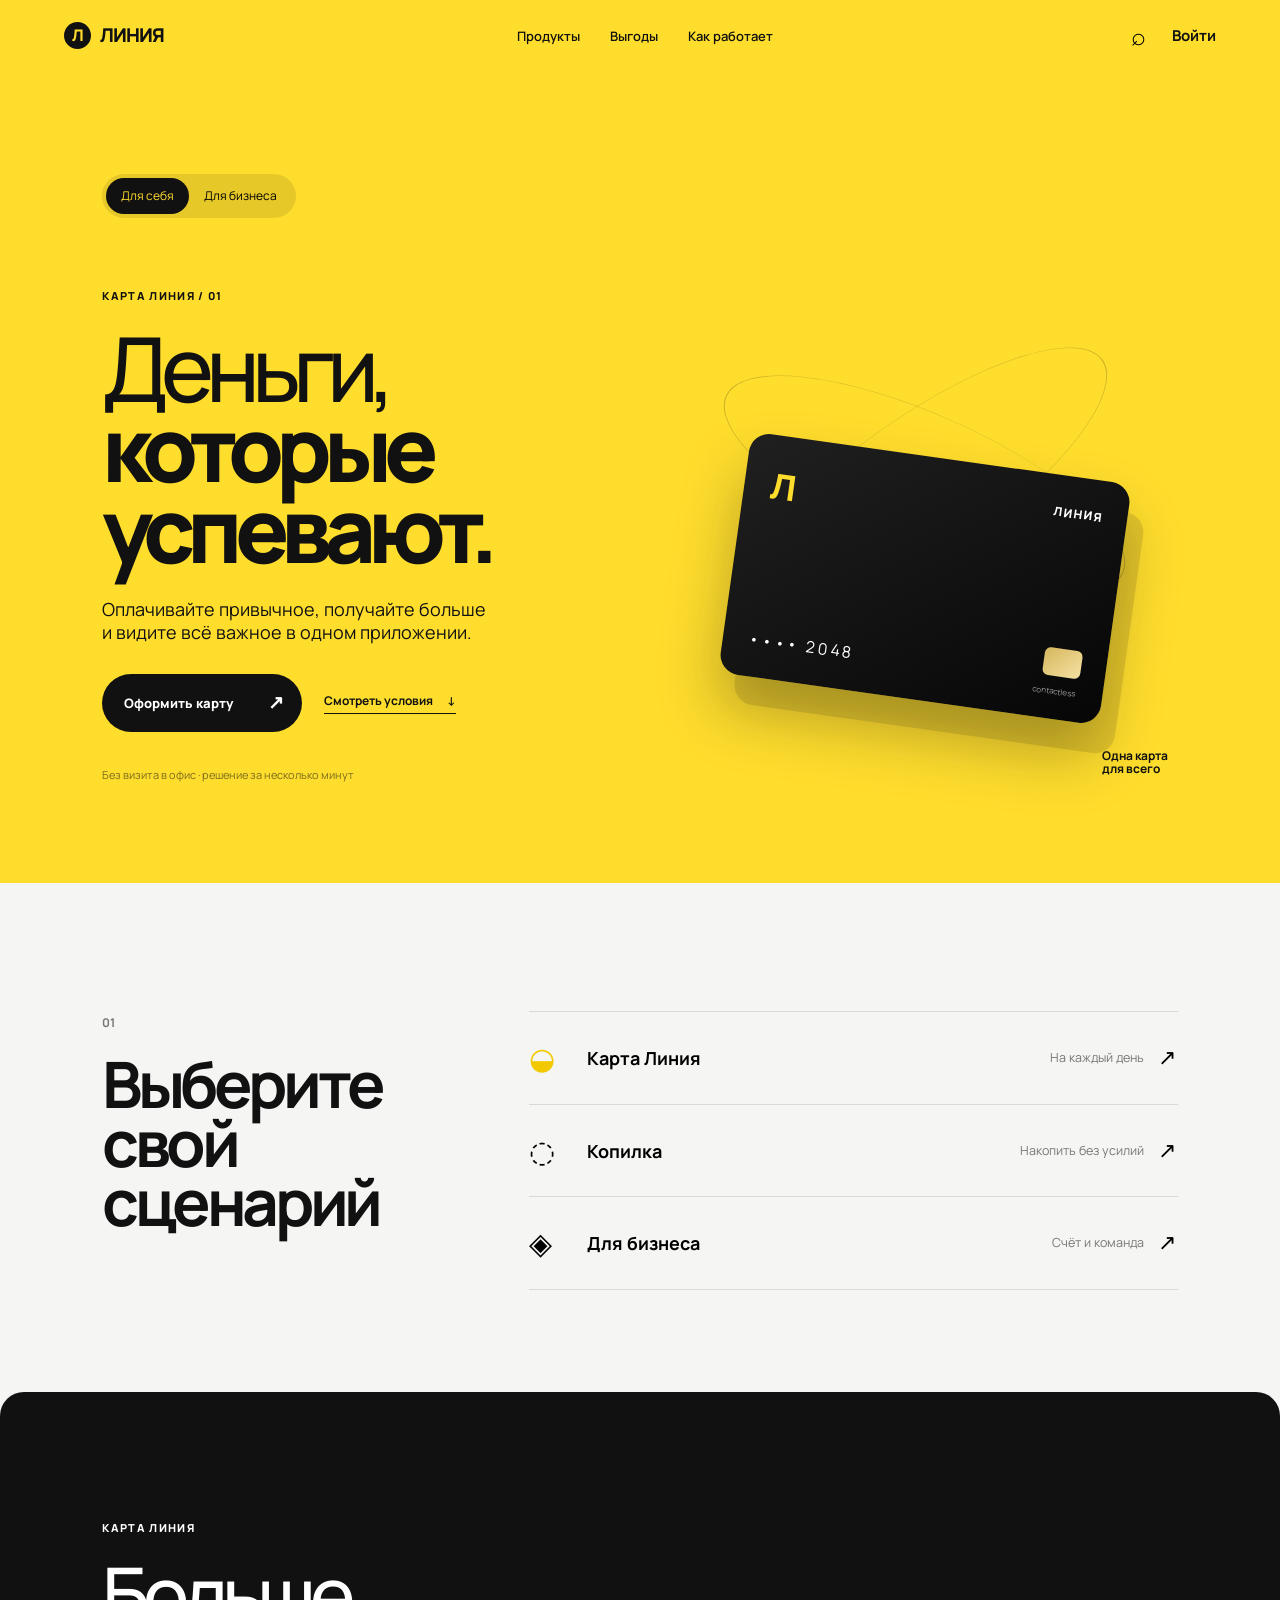
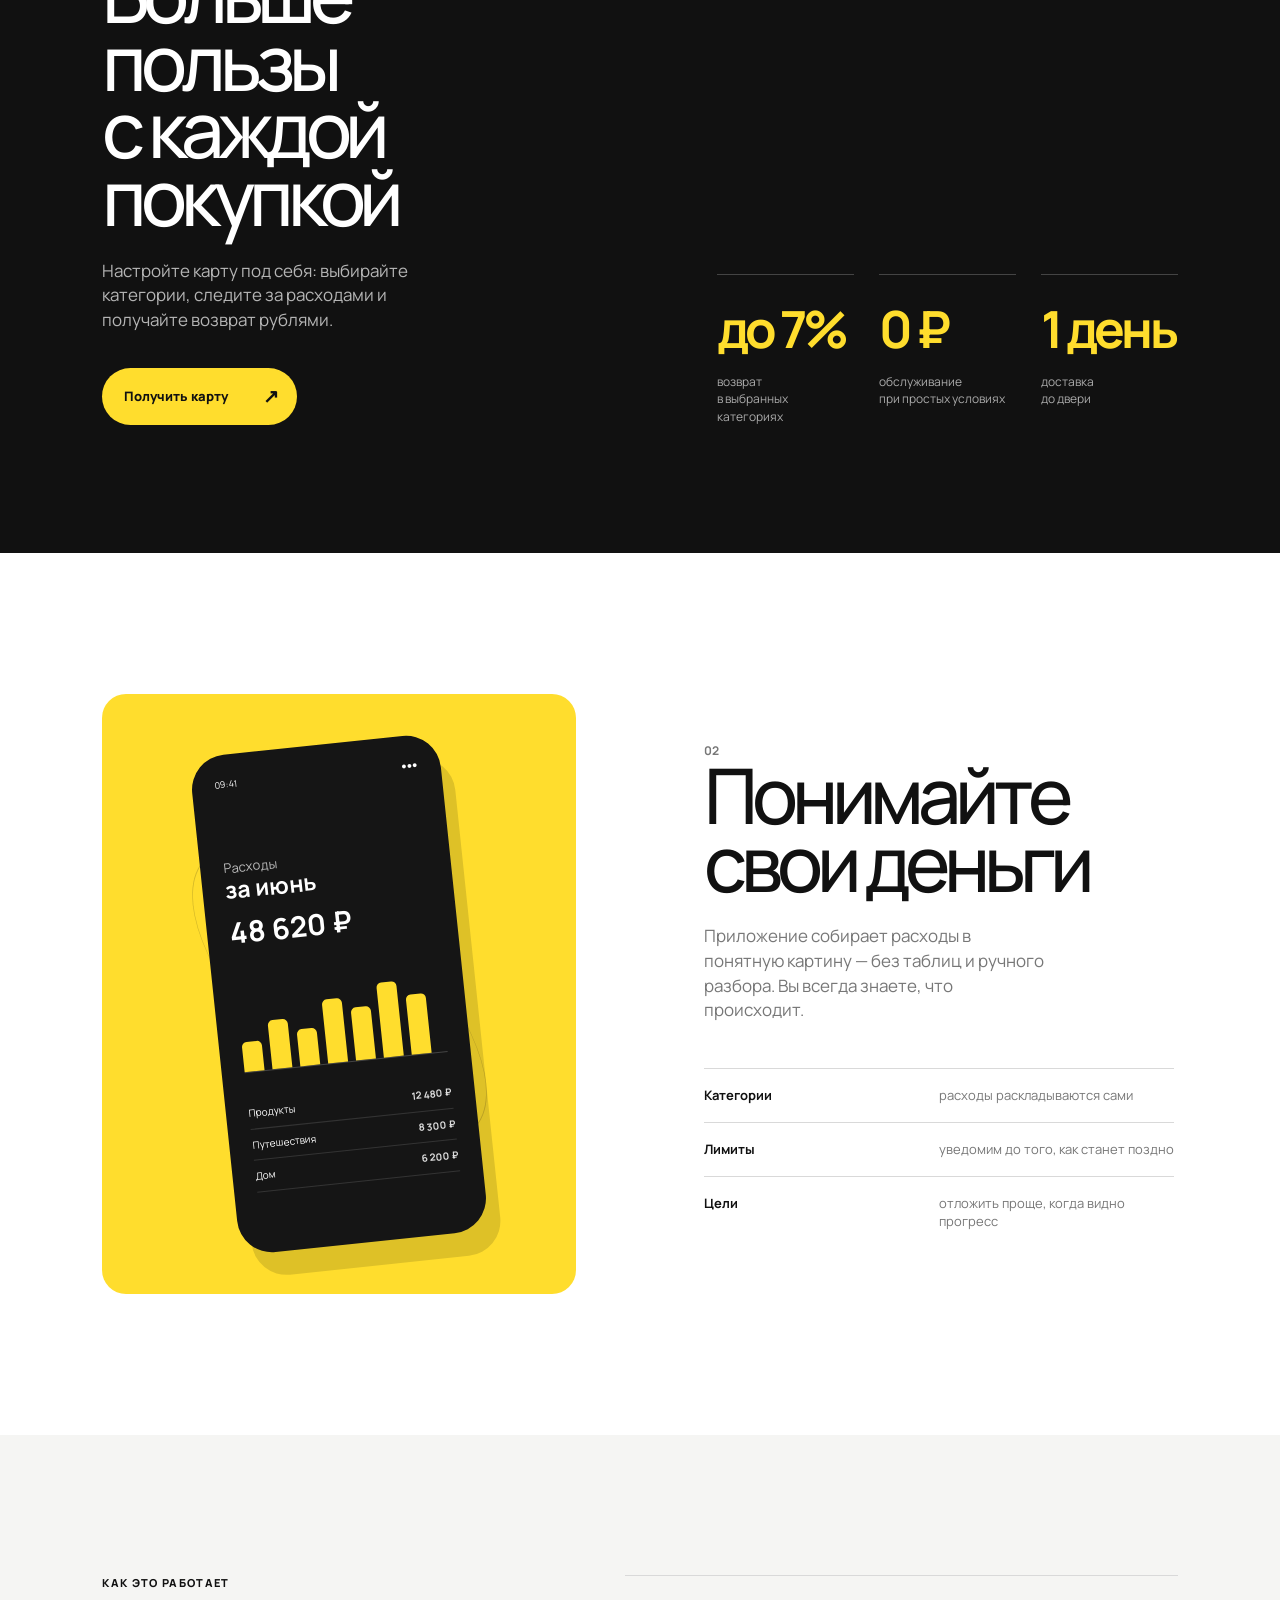
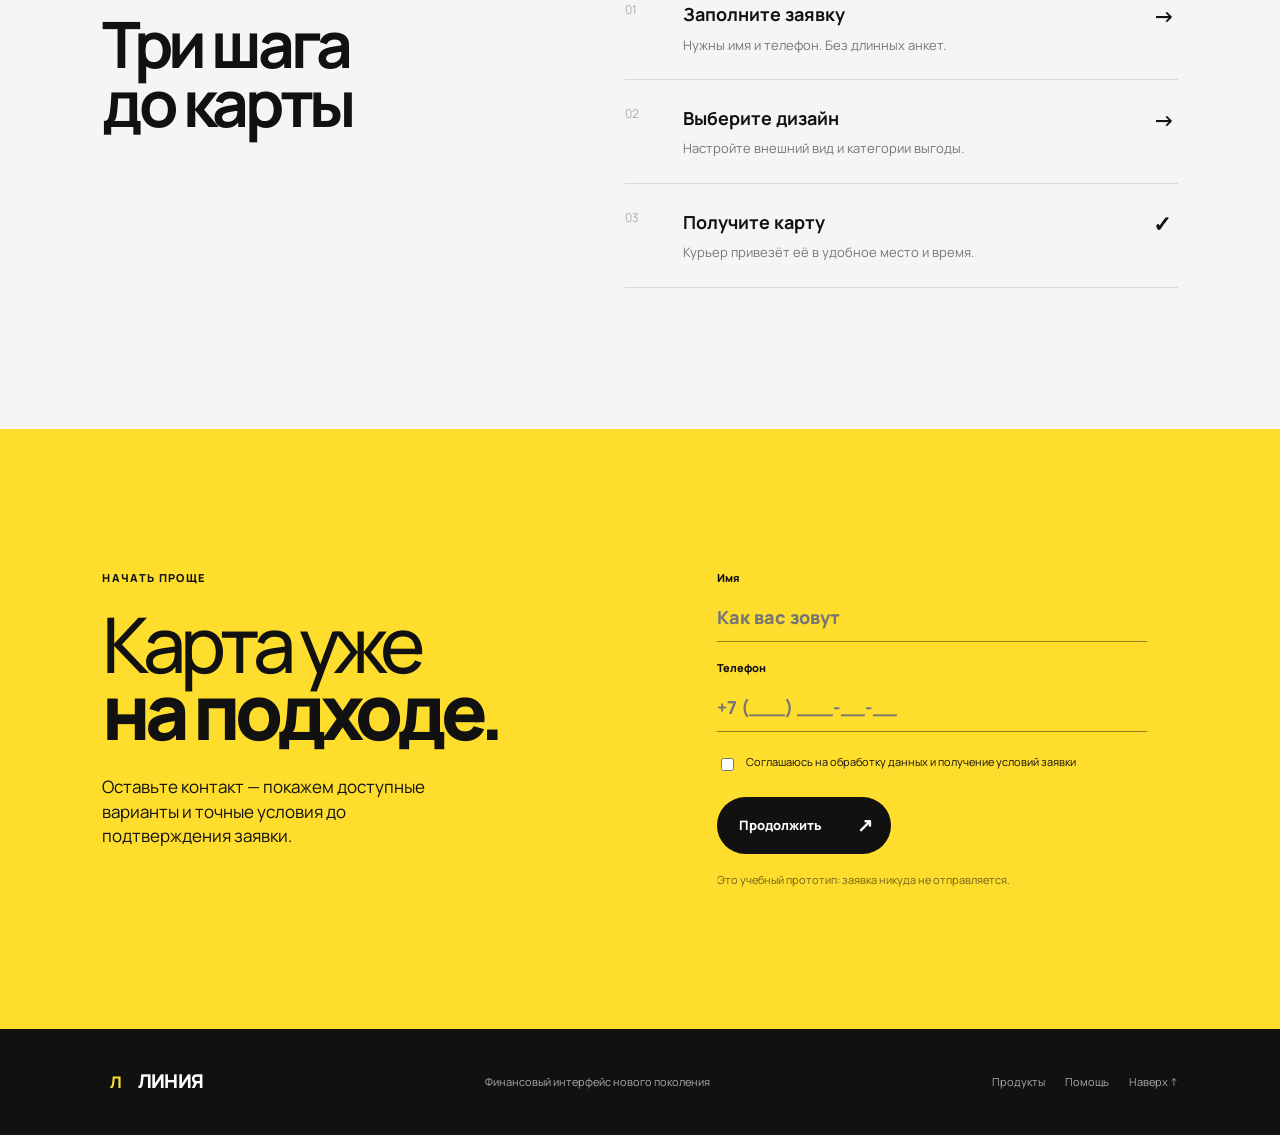
==== index.html @ 91d4b00a "Build Line product landing" ====
<!doctype html>
<html lang="ru">
<head>
  <meta charset="UTF-8"><meta name="viewport" content="width=device-width, initial-scale=1"><meta name="theme-color" content="#ffdd2d">
  <title>Линия — деньги без лишних движений</title>
  <link rel="preconnect" href="https://fonts.googleapis.com"><link rel="preconnect" href="https://fonts.gstatic.com" crossorigin>
  <link href="https://fonts.googleapis.com/css2?family=Manrope:wght@400;500;600;700;800&display=swap" rel="stylesheet"><link rel="stylesheet" href="styles.css">
</head>
<body>
  <header class="topbar"><a class="logo" href="#top"><span>Л</span> ЛИНИЯ</a><nav><a href="#products">Продукты</a><a href="#benefits">Выгоды</a><a href="#how">Как работает</a></nav><div class="top-actions"><button class="icon-button" aria-label="Поиск">⌕</button><a class="login" href="#apply">Войти</a></div><button class="menu-button" aria-label="Открыть меню">☰</button></header>
  <main id="top">
    <section class="hero"><div class="hero-content"><div class="audience"><button class="audience-active">Для себя</button><button>Для бизнеса</button></div><p class="kicker">КАРТА ЛИНИЯ / 01</p><h1>Деньги,<br><strong>которые успевают.</strong></h1><p class="lead">Оплачивайте привычное, получайте больше и видите всё важное в одном приложении.</p><div class="hero-actions"><a class="button dark" href="#apply">Оформить карту <span>↗</span></a><a class="quiet-link" href="#products">Смотреть условия <span>↓</span></a></div><p class="microcopy">Без визита в офис · решение за несколько минут</p></div><div class="hero-visual" aria-label="Жёлтая банковская карта Линия" role="img"><div class="grain"></div><div class="orbit orbit-a"></div><div class="orbit orbit-b"></div><div class="card-face"><span class="card-mark">Л</span><span class="card-name">ЛИНИЯ</span><span class="card-number">•••• 2048</span><span class="card-chip"></span><span class="card-pay">contactless</span></div><div class="visual-note">Одна карта<br>для всего</div></div></section>

    <section class="quick-nav" id="products"><div class="quick-intro"><span class="section-number">01</span><h2>Выберите<br>свой сценарий</h2></div><div class="product-tabs"><button class="tab active" data-panel="black"><span class="tab-icon">◒</span><b>Карта Линия</b><small>На каждый день</small><i>↗</i></button><button class="tab" data-panel="save"><span class="tab-icon">◌</span><b>Копилка</b><small>Накопить без усилий</small><i>↗</i></button><button class="tab" data-panel="business"><span class="tab-icon">◈</span><b>Для бизнеса</b><small>Счёт и команда</small><i>↗</i></button></div></section>

    <section class="product-panel" id="benefits"><div class="panel-copy"><p class="kicker">КАРТА ЛИНИЯ</p><h2>Больше пользы<br>с каждой покупкой</h2><p class="panel-lead">Настройте карту под себя: выбирайте категории, следите за расходами и получайте возврат рублями.</p><a class="button yellow" href="#apply">Получить карту <span>↗</span></a></div><div class="stats"><div><strong>до 7%</strong><span>возврат<br>в выбранных категориях</span></div><div><strong>0 ₽</strong><span>обслуживание<br>при простых условиях</span></div><div><strong>1 день</strong><span>доставка<br>до двери</span></div></div></section>

    <section class="feature-story"><div class="feature-image"><div class="phone"><div class="phone-top">09:41 <span>●●●</span></div><p>Расходы<br><b>за июнь</b></p><strong>48 620 ₽</strong><div class="chart"><i></i><i></i><i></i><i></i><i></i><i></i><i></i></div><div class="phone-row"><span>Продукты</span><b>12 480 ₽</b></div><div class="phone-row"><span>Путешествия</span><b>8 300 ₽</b></div><div class="phone-row"><span>Дом</span><b>6 200 ₽</b></div></div></div><div class="feature-copy"><span class="section-number">02</span><h2>Понимайте<br>свои деньги</h2><p>Приложение собирает расходы в понятную картину — без таблиц и ручного разбора. Вы всегда знаете, что происходит.</p><ul><li><b>Категории</b><span>расходы раскладываются сами</span></li><li><b>Лимиты</b><span>уведомим до того, как станет поздно</span></li><li><b>Цели</b><span>отложить проще, когда видно прогресс</span></li></ul></div></section>

    <section class="steps" id="how"><div class="steps-head"><p class="kicker">КАК ЭТО РАБОТАЕТ</p><h2>Три шага<br>до карты</h2></div><div class="step-list"><div class="step"><span>01</span><div><h3>Заполните заявку</h3><p>Нужны имя и телефон. Без длинных анкет.</p></div><b>→</b></div><div class="step"><span>02</span><div><h3>Выберите дизайн</h3><p>Настройте внешний вид и категории выгоды.</p></div><b>→</b></div><div class="step"><span>03</span><div><h3>Получите карту</h3><p>Курьер привезёт её в удобное место и время.</p></div><b>✓</b></div></div></section>

    <section class="apply" id="apply"><div class="apply-copy"><p class="kicker">НАЧАТЬ ПРОЩЕ</p><h2>Карта уже<br><strong>на подходе.</strong></h2><p>Оставьте контакт — покажем доступные варианты и точные условия до подтверждения заявки.</p></div><form id="apply-form"><label>Имя<input required name="name" autocomplete="name" placeholder="Как вас зовут"></label><label>Телефон<input required name="phone" autocomplete="tel" placeholder="+7 (___) ___-__-__"></label><label class="consent"><input required type="checkbox"> <span>Соглашаюсь на обработку данных и получение условий заявки</span></label><button class="button dark" type="submit">Продолжить <span>↗</span></button><p class="form-status" id="form-status" role="status">Это учебный прототип: заявка никуда не отправляется.</p></form></section>
  </main>
  <footer><a class="logo" href="#top"><span>Л</span> ЛИНИЯ</a><p>Финансовый интерфейс нового поколения</p><div><a href="#products">Продукты</a><a href="#apply">Помощь</a><a href="#top">Наверх ↑</a></div></footer>
  <script src="app.js"></script>
</body>
</html>
---- styles.css ----
:root{--yellow:#ffdd2d;--yellow-soft:#fff2a6;--ink:#111;--muted:#777;--line:#d9d9d9;--paper:#f5f5f3;--white:#fff;--radius:24px;--font:Manrope,Arial,sans-serif}*{box-sizing:border-box}html{scroll-behavior:smooth}body{margin:0;background:var(--paper);color:var(--ink);font:15px/1.45 var(--font)}a{color:inherit;text-decoration:none}button,input{font:inherit}.topbar{height:72px;display:flex;align-items:center;justify-content:space-between;padding:0 5vw;background:var(--yellow);position:sticky;top:0;z-index:10}.logo{font-weight:800;letter-spacing:-.05em;font-size:19px;display:flex;align-items:center;gap:9px}.logo span{display:grid;place-items:center;background:var(--ink);color:var(--yellow);border-radius:50%;width:27px;height:27px;font-size:16px}.topbar nav{display:flex;gap:30px;font-size:13px;font-weight:600}.topbar nav a:hover,.login:hover,footer a:hover{opacity:.55}.top-actions{display:flex;align-items:center;gap:20px}.icon-button,.menu-button{border:0;background:transparent;cursor:pointer;font-size:25px}.login{font-weight:700}.menu-button{display:none}.hero{min-height:660px;display:grid;grid-template-columns:1fr 1fr;gap:5vw;padding:8vw 8vw 7vw;background:var(--yellow);overflow:hidden}.hero-content{max-width:610px}.audience{display:inline-flex;background:rgba(17,17,17,.1);padding:4px;border-radius:999px;margin-bottom:70px}.audience button{border:0;border-radius:999px;padding:9px 15px;background:transparent;cursor:pointer;font-size:12px}.audience .audience-active{background:var(--ink);color:var(--yellow)}.kicker{font-size:11px;font-weight:800;letter-spacing:.12em;text-transform:uppercase;margin:0 0 24px}.hero h1{font-size:clamp(4rem,7vw,7.4rem);letter-spacing:-.09em;line-height:.9;margin:0 0 28px;font-weight:500}.hero h1 strong,.apply h2 strong{font-weight:800}.lead{max-width:385px;font-size:18px;line-height:1.3;margin:0 0 30px}.hero-actions{display:flex;gap:22px;align-items:center}.button{display:inline-flex;align-items:center;justify-content:space-between;gap:35px;border:0;border-radius:999px;padding:15px 18px 15px 22px;font-size:13px;font-weight:800;cursor:pointer;transition:transform .2s,background .2s}.button:hover{transform:translateY(-2px)}.button span{font-size:19px}.button.dark{background:var(--ink);color:var(--white)}.button.yellow{background:var(--yellow);color:var(--ink)}.quiet-link{font-size:12px;font-weight:700;border-bottom:1px solid var(--ink);padding-bottom:4px}.quiet-link span{margin-left:12px}.microcopy{font-size:11px;margin-top:35px;opacity:.55}.hero-visual{min-height:460px;position:relative;display:grid;place-items:center}.card-face{position:relative;z-index:2;width:min(30vw,390px);height:min(19vw,250px);min-width:280px;min-height:180px;border-radius:20px;background:linear-gradient(145deg,#202020,#060606);color:white;padding:26px;transform:rotate(8deg);box-shadow:18px 28px 0 rgba(17,17,17,.12),0 35px 60px rgba(17,17,17,.28);display:flex;flex-direction:column}.card-mark{font-size:35px;font-weight:800;color:var(--yellow)}.card-name{position:absolute;right:24px;top:28px;font-size:12px;font-weight:800;letter-spacing:.1em}.card-number{margin-top:auto;font-size:16px;letter-spacing:.18em}.card-chip{width:38px;height:28px;border-radius:6px;background:linear-gradient(135deg,#d7b75e,#f4e1a3);position:absolute;right:25px;bottom:43px}.card-pay{font-size:8px;position:absolute;right:27px;bottom:23px;opacity:.6}.orbit{position:absolute;border:1px solid rgba(17,17,17,.22);border-radius:50%;width:34vw;height:34vw;max-width:500px;max-height:500px}.orbit-a{transform:rotate(24deg) scaleY(.32)}.orbit-b{transform:rotate(-35deg) scaleY(.32)}.visual-note{position:absolute;right:2%;bottom:3%;font-size:12px;font-weight:700;line-height:1.1}.quick-nav{display:grid;grid-template-columns:1fr 2fr;gap:8vw;padding:10vw 8vw 8vw;background:var(--paper)}.section-number{font-size:12px;color:var(--muted);font-weight:700}.quick-intro h2,.steps h2{font-size:clamp(2.8rem,5vw,5.4rem);line-height:.92;letter-spacing:-.07em;margin:22px 0}.product-tabs{display:grid;gap:0}.tab{display:grid;grid-template-columns:44px 1fr auto 20px;align-items:center;gap:14px;padding:24px 0;border:0;border-top:1px solid var(--line);background:transparent;text-align:left;cursor:pointer}.tab:last-child{border-bottom:1px solid var(--line)}.tab-icon{font-size:30px}.tab b{font-size:18px}.tab small{color:var(--muted)}.tab i{font-style:normal;font-size:22px}.tab:hover,.tab.active{color:#000}.tab.active .tab-icon{color:#f2c900}.product-panel{padding:10vw 8vw;display:grid;grid-template-columns:1fr 1fr;gap:12vw;background:var(--ink);color:var(--white);border-radius:var(--radius) var(--radius) 0 0}.product-panel h2,.feature-copy h2,.apply h2{font-size:clamp(3rem,6vw,6.8rem);line-height:.88;letter-spacing:-.08em;font-weight:500;margin:0 0 28px}.panel-lead{color:#b5b5b5;max-width:360px;font-size:17px;margin-bottom:35px}.stats{align-self:end;display:grid;grid-template-columns:repeat(3,1fr);gap:25px}.stats div{border-top:1px solid #444;padding-top:16px}.stats strong{display:block;color:var(--yellow);font-size:clamp(2rem,4vw,4.3rem);letter-spacing:-.07em}.stats span{display:block;color:#aaa;font-size:12px;margin-top:8px}.feature-story{display:grid;grid-template-columns:1fr 1fr;gap:10vw;padding:11vw 8vw;align-items:center;background:var(--white)}.feature-image{height:600px;background:var(--yellow);border-radius:var(--radius);display:grid;place-items:center;overflow:hidden;position:relative}.feature-image:before{content:"";position:absolute;width:80%;height:80%;border-radius:50%;border:1px solid rgba(17,17,17,.18);transform:rotate(45deg) scaleY(.35)}.phone{width:250px;height:500px;background:#151515;color:white;border-radius:35px;padding:23px;position:relative;z-index:1;box-shadow:12px 24px 0 rgba(0,0,0,.13);transform:rotate(-6deg)}.phone-top{font-size:9px;display:flex;justify-content:space-between}.phone p{margin:70px 0 8px;font-size:13px;color:#bbb;line-height:1.2}.phone p b{color:#fff;font-size:23px}.phone>strong{font-size:29px}.chart{height:90px;display:flex;align-items:end;gap:8px;margin:30px 0 25px;border-bottom:1px solid #444}.chart i{display:block;width:20px;background:var(--yellow);border-radius:5px 5px 0 0}.chart i:nth-child(1){height:34%}.chart i:nth-child(2){height:55%}.chart i:nth-child(3){height:42%}.chart i:nth-child(4){height:72%}.chart i:nth-child(5){height:60%}.chart i:nth-child(6){height:85%}.chart i:nth-child(7){height:68%}.phone-row{display:flex;justify-content:space-between;font-size:10px;padding:8px 0;border-bottom:1px solid #333}.phone-row b{color:#ddd}.feature-copy>p:not(.section-number){max-width:340px;color:var(--muted);font-size:17px}.feature-copy ul{list-style:none;padding:20px 0 0;margin:25px 0 0;max-width:470px}.feature-copy li{display:grid;grid-template-columns:1fr 1fr;padding:17px 0;border-top:1px solid var(--line);font-size:13px}.feature-copy li span{color:var(--muted)}.steps{display:grid;grid-template-columns:1fr 1.4fr;gap:10vw;padding:11vw 8vw;background:var(--paper)}.step-list{display:grid;align-content:start}.step{display:grid;grid-template-columns:40px 1fr 25px;gap:18px;padding:25px 0;border-top:1px solid var(--line)}.step:last-child{border-bottom:1px solid var(--line)}.step>span{color:#aaa;font-size:12px}.step h3{margin:0;font-size:18px}.step p{margin:8px 0 0;color:var(--muted);font-size:13px}.step>b{font-size:22px}.apply{display:grid;grid-template-columns:1fr 1fr;gap:12vw;padding:11vw 8vw;background:var(--yellow)}.apply-copy>p:not(.kicker){max-width:350px;font-size:17px}.apply h2{margin-bottom:30px}.apply form{max-width:430px;display:grid;gap:18px}.apply label:not(.consent){display:grid;gap:7px;font-size:11px;font-weight:800}.apply input:not([type=checkbox]){border:0;border-bottom:1px solid rgba(17,17,17,.45);background:transparent;padding:11px 0;outline:none;font-size:18px}.apply input:not([type=checkbox]):focus{border-color:var(--ink)}.consent{display:flex;gap:9px;font-size:11px;line-height:1.3;margin:5px 0}.form-status{font-size:11px;opacity:.6;margin:0}.form-status.ok{opacity:1;font-weight:700}.apply .button{justify-self:start}footer{display:flex;align-items:center;justify-content:space-between;padding:34px 8vw;background:var(--ink);color:var(--white);font-size:11px}footer p{color:#aaa}footer>div{display:flex;gap:20px;color:#aaa}
@media(max-width:800px){.topbar{height:64px;padding:0 5vw}.topbar nav,.top-actions{display:none}.menu-button{display:block}.hero{grid-template-columns:1fr;padding:12vw 7vw 9vw;min-height:auto}.audience{margin-bottom:46px}.hero h1{font-size:clamp(4rem,17vw,7rem)}.hero-visual{min-height:340px;margin-top:30px}.card-face{min-width:250px;min-height:160px;width:70vw;height:45vw;padding:20px}.orbit{width:80vw;height:80vw}.quick-nav,.product-panel,.feature-story,.steps,.apply{grid-template-columns:1fr;padding:20vw 7vw;gap:13vw}.quick-nav{padding-bottom:16vw}.product-panel{border-radius:20px 20px 0 0}.stats{grid-template-columns:repeat(3,1fr);gap:10px}.stats strong{font-size:2rem}.stats span{font-size:10px}.feature-image{height:500px}.feature-copy h2{font-size:4rem}.apply form{max-width:none}footer{padding:28px 7vw;display:grid;gap:20px}footer>div{justify-content:space-between}footer p{margin:0}.hero-actions{flex-wrap:wrap}}
@media(prefers-reduced-motion:reduce){html{scroll-behavior:auto}.button{transition:none}}
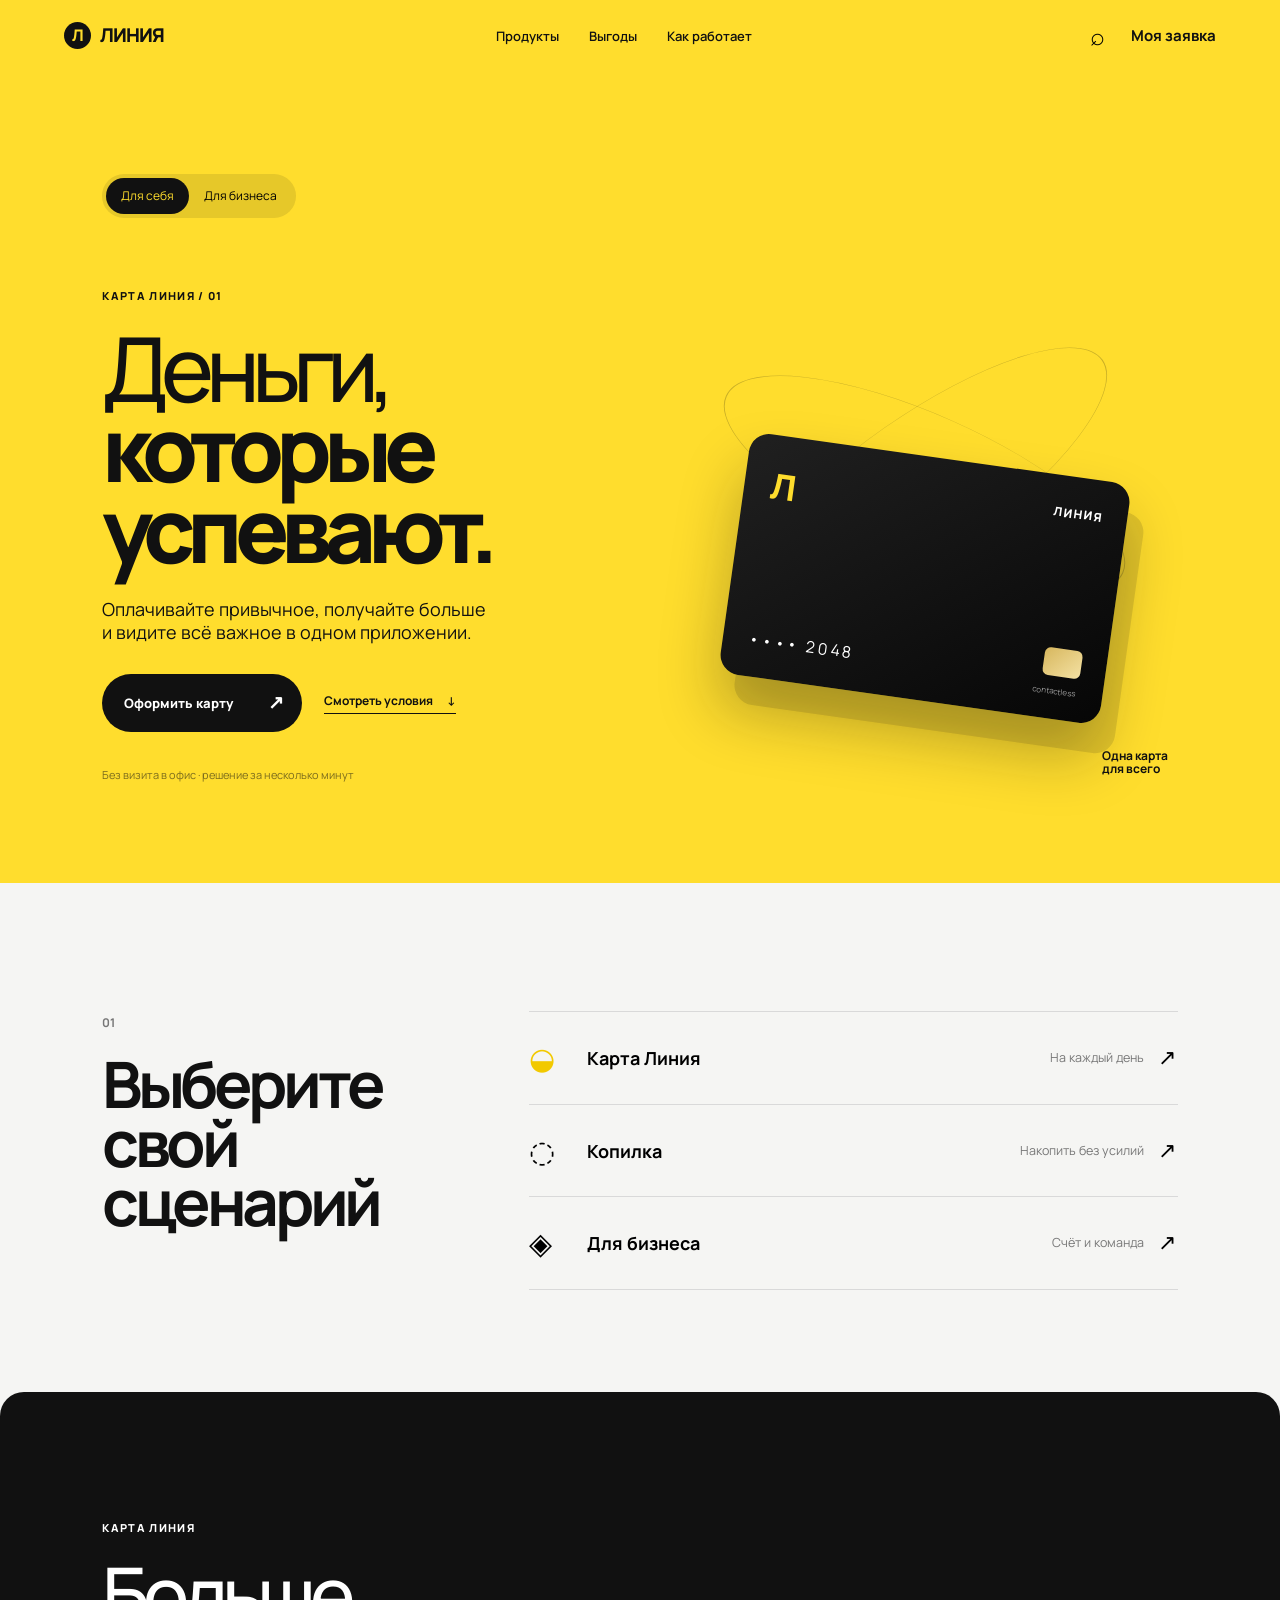
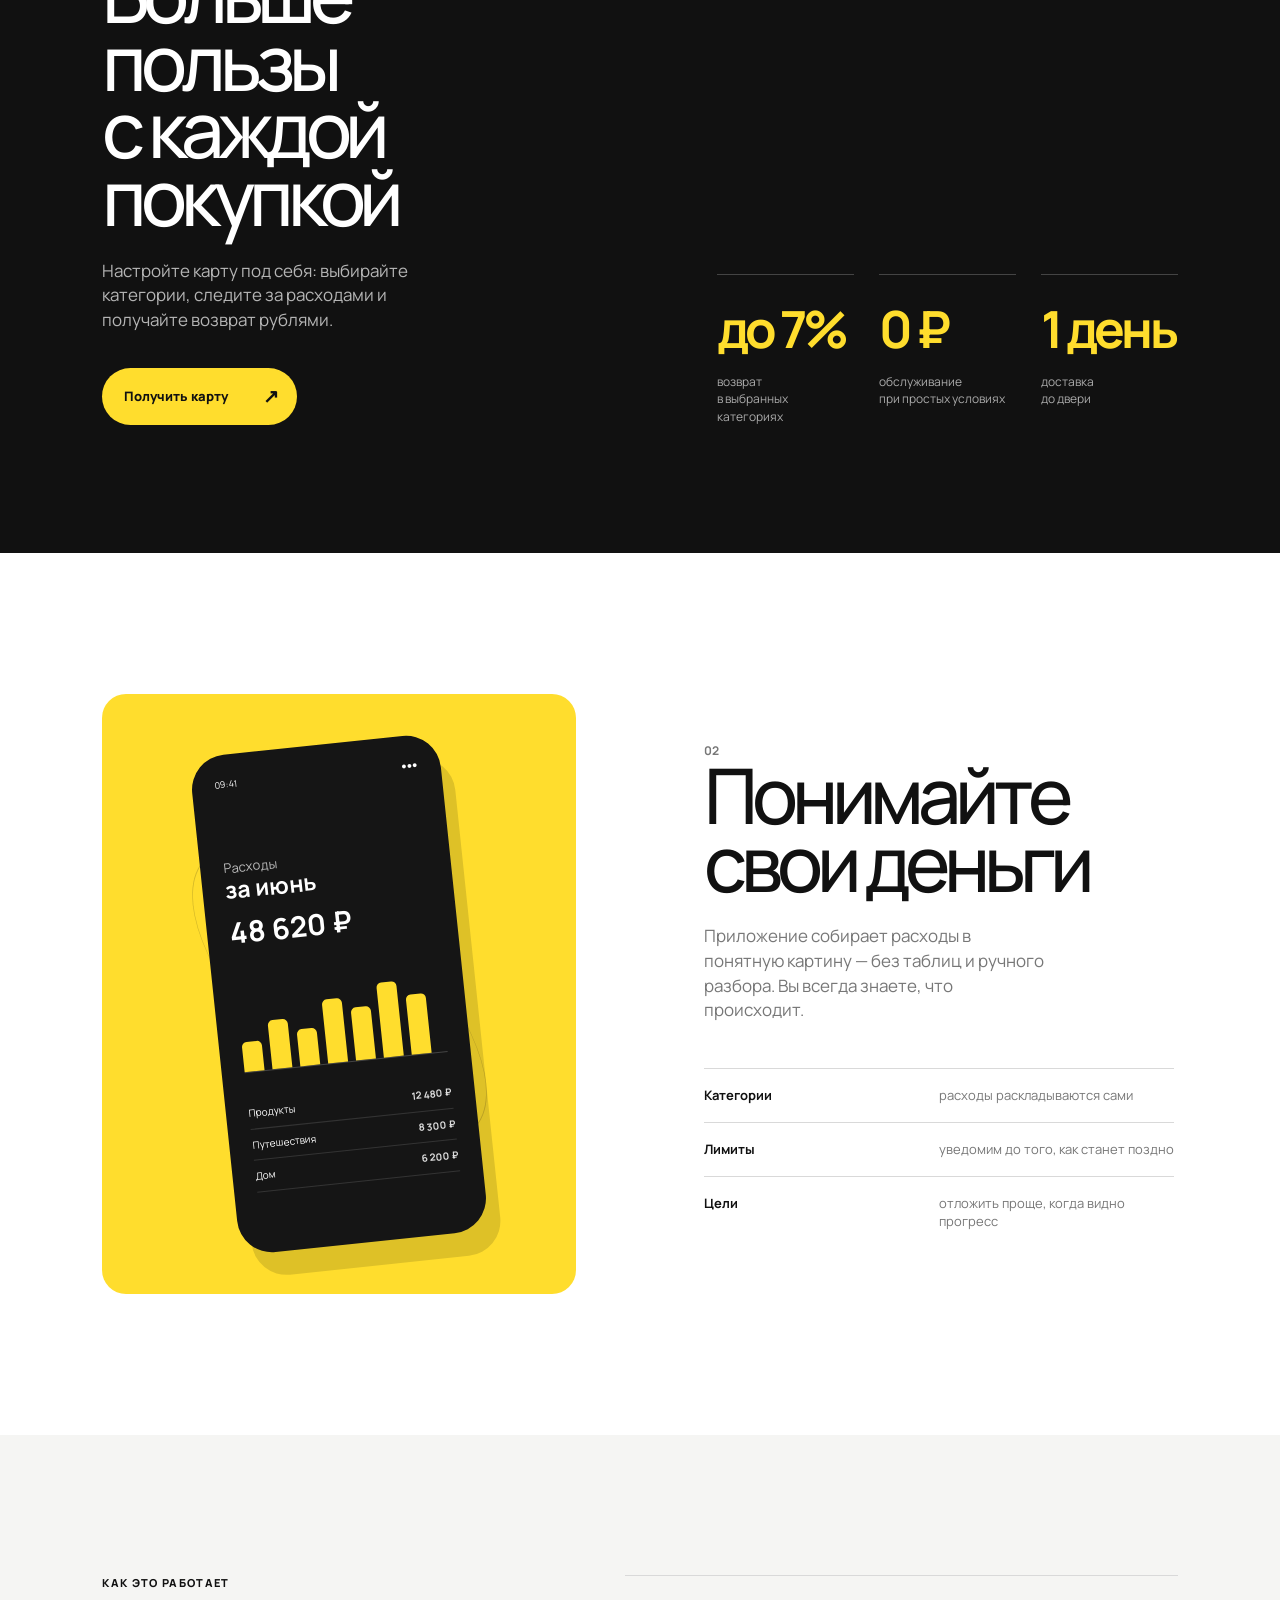
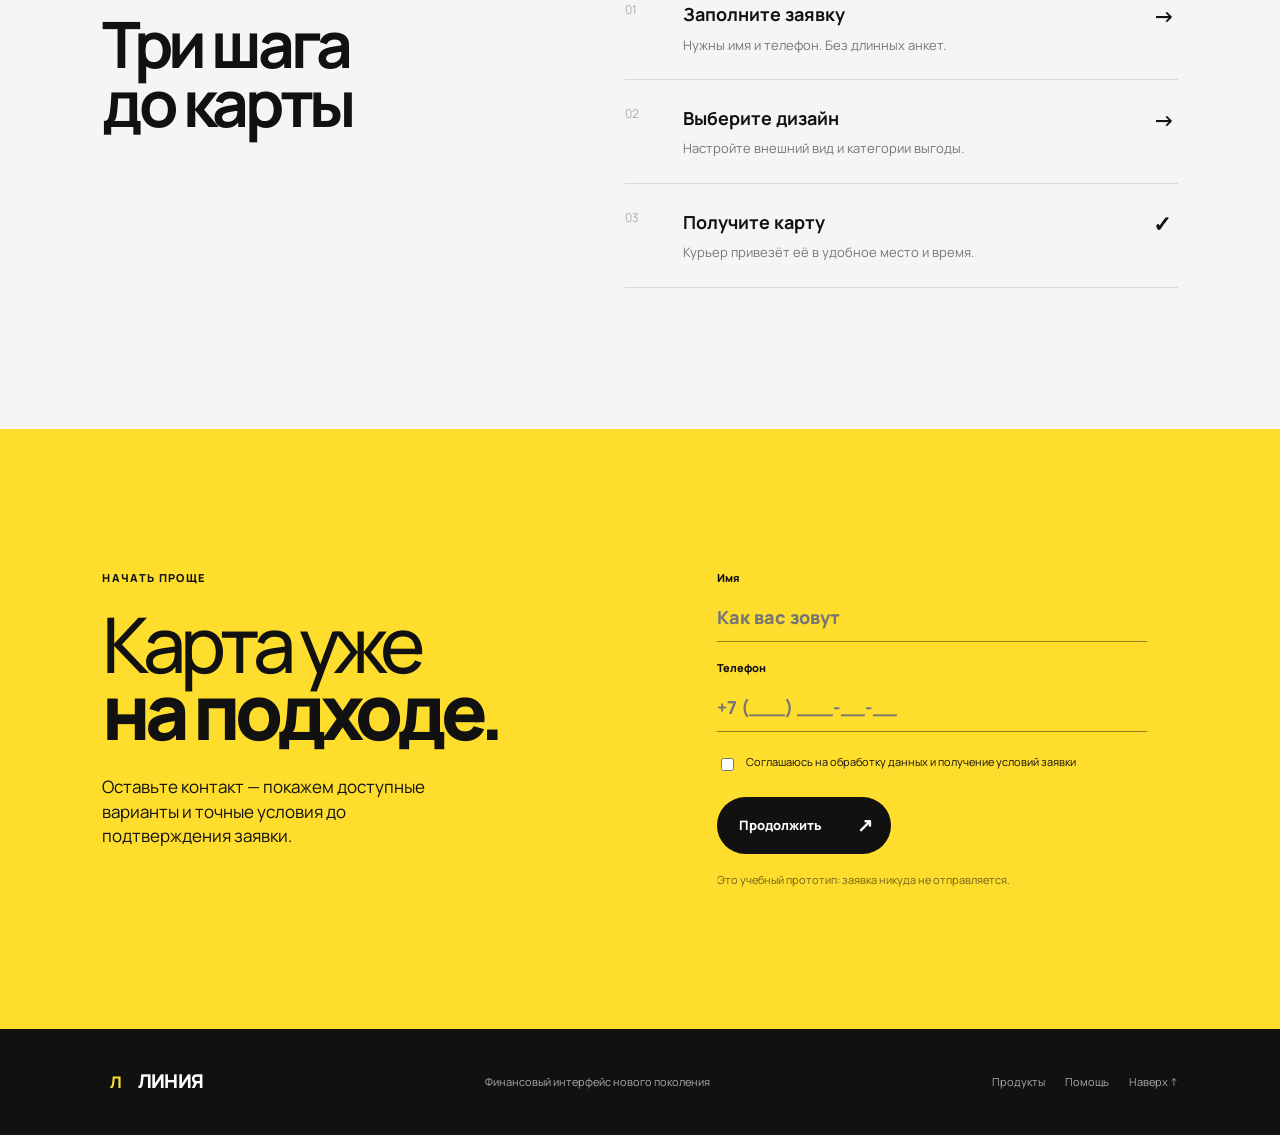
==== commit 2c1cb66d: "Complete Anton interaction and state audit" ====
--- a/index.html
+++ b/index.html
@@ -7,13 +7,14 @@
   <link href="https://fonts.googleapis.com/css2?family=Manrope:wght@400;500;600;700;800&display=swap" rel="stylesheet"><link rel="stylesheet" href="styles.css">
 </head>
 <body>
-  <header class="topbar"><a class="logo" href="#top"><span>Л</span> ЛИНИЯ</a><nav><a href="#products">Продукты</a><a href="#benefits">Выгоды</a><a href="#how">Как работает</a></nav><div class="top-actions"><button class="icon-button" aria-label="Поиск">⌕</button><a class="login" href="#apply">Войти</a></div><button class="menu-button" aria-label="Открыть меню">☰</button></header>
+  <header class="topbar"><a class="logo" href="#top"><span>Л</span> ЛИНИЯ</a><nav id="main-nav"><a href="#products">Продукты</a><a href="#benefits">Выгоды</a><a href="#how">Как работает</a></nav><div class="top-actions"><button class="icon-button" id="search-toggle" aria-label="Поиск" aria-expanded="false">⌕</button><a class="login" href="#apply">Моя заявка</a></div><button class="menu-button" id="menu-toggle" aria-label="Открыть меню" aria-expanded="false">☰</button></header>
+  <div class="search-panel" id="search-panel" hidden><form id="search-form"><input name="search" aria-label="Поиск по сайту" placeholder="Найти продукт или условие"><button class="search-submit" type="submit">Найти ↗</button></form><p class="search-result" id="search-result" role="status"></p><button class="search-close" id="search-close" aria-label="Закрыть поиск">×</button></div>
   <main id="top">
-    <section class="hero"><div class="hero-content"><div class="audience"><button class="audience-active">Для себя</button><button>Для бизнеса</button></div><p class="kicker">КАРТА ЛИНИЯ / 01</p><h1>Деньги,<br><strong>которые успевают.</strong></h1><p class="lead">Оплачивайте привычное, получайте больше и видите всё важное в одном приложении.</p><div class="hero-actions"><a class="button dark" href="#apply">Оформить карту <span>↗</span></a><a class="quiet-link" href="#products">Смотреть условия <span>↓</span></a></div><p class="microcopy">Без визита в офис · решение за несколько минут</p></div><div class="hero-visual" aria-label="Жёлтая банковская карта Линия" role="img"><div class="grain"></div><div class="orbit orbit-a"></div><div class="orbit orbit-b"></div><div class="card-face"><span class="card-mark">Л</span><span class="card-name">ЛИНИЯ</span><span class="card-number">•••• 2048</span><span class="card-chip"></span><span class="card-pay">contactless</span></div><div class="visual-note">Одна карта<br>для всего</div></div></section>
+    <section class="hero"><div class="hero-content"><div class="audience"><button class="audience-active" data-audience="personal">Для себя</button><button data-audience="business">Для бизнеса</button></div><p class="kicker">КАРТА ЛИНИЯ / 01</p><h1 id="hero-title">Деньги,<br><strong>которые успевают.</strong></h1><p class="lead" id="hero-lead">Оплачивайте привычное, получайте больше и видите всё важное в одном приложении.</p><div class="hero-actions"><a class="button dark" href="#apply" id="hero-action">Оформить карту <span>↗</span></a><a class="quiet-link" href="#products">Смотреть условия <span>↓</span></a></div><p class="microcopy">Без визита в офис · решение за несколько минут</p></div><div class="hero-visual" aria-label="Жёлтая банковская карта Линия" role="img"><div class="grain"></div><div class="orbit orbit-a"></div><div class="orbit orbit-b"></div><div class="card-face"><span class="card-mark">Л</span><span class="card-name">ЛИНИЯ</span><span class="card-number">•••• 2048</span><span class="card-chip"></span><span class="card-pay">contactless</span></div><div class="visual-note">Одна карта<br>для всего</div></div></section>
 
     <section class="quick-nav" id="products"><div class="quick-intro"><span class="section-number">01</span><h2>Выберите<br>свой сценарий</h2></div><div class="product-tabs"><button class="tab active" data-panel="black"><span class="tab-icon">◒</span><b>Карта Линия</b><small>На каждый день</small><i>↗</i></button><button class="tab" data-panel="save"><span class="tab-icon">◌</span><b>Копилка</b><small>Накопить без усилий</small><i>↗</i></button><button class="tab" data-panel="business"><span class="tab-icon">◈</span><b>Для бизнеса</b><small>Счёт и команда</small><i>↗</i></button></div></section>
 
-    <section class="product-panel" id="benefits"><div class="panel-copy"><p class="kicker">КАРТА ЛИНИЯ</p><h2>Больше пользы<br>с каждой покупкой</h2><p class="panel-lead">Настройте карту под себя: выбирайте категории, следите за расходами и получайте возврат рублями.</p><a class="button yellow" href="#apply">Получить карту <span>↗</span></a></div><div class="stats"><div><strong>до 7%</strong><span>возврат<br>в выбранных категориях</span></div><div><strong>0 ₽</strong><span>обслуживание<br>при простых условиях</span></div><div><strong>1 день</strong><span>доставка<br>до двери</span></div></div></section>
+    <section class="product-panel" id="benefits"><div class="panel-copy"><p class="kicker" id="panel-kicker">КАРТА ЛИНИЯ</p><h2 id="panel-title">Больше пользы<br>с каждой покупкой</h2><p class="panel-lead" id="panel-lead">Настройте карту под себя: выбирайте категории, следите за расходами и получайте возврат рублями.</p><a class="button yellow" href="#apply" id="panel-action">Получить карту <span>↗</span></a></div><div class="stats" id="panel-stats"><div><strong>до 7%</strong><span>возврат<br>в выбранных категориях</span></div><div><strong>0 ₽</strong><span>обслуживание<br>при простых условиях</span></div><div><strong>1 день</strong><span>доставка<br>до двери</span></div></div></section>
 
     <section class="feature-story"><div class="feature-image"><div class="phone"><div class="phone-top">09:41 <span>●●●</span></div><p>Расходы<br><b>за июнь</b></p><strong>48 620 ₽</strong><div class="chart"><i></i><i></i><i></i><i></i><i></i><i></i><i></i></div><div class="phone-row"><span>Продукты</span><b>12 480 ₽</b></div><div class="phone-row"><span>Путешествия</span><b>8 300 ₽</b></div><div class="phone-row"><span>Дом</span><b>6 200 ₽</b></div></div></div><div class="feature-copy"><span class="section-number">02</span><h2>Понимайте<br>свои деньги</h2><p>Приложение собирает расходы в понятную картину — без таблиц и ручного разбора. Вы всегда знаете, что происходит.</p><ul><li><b>Категории</b><span>расходы раскладываются сами</span></li><li><b>Лимиты</b><span>уведомим до того, как станет поздно</span></li><li><b>Цели</b><span>отложить проще, когда видно прогресс</span></li></ul></div></section>
 
--- a/styles.css
+++ b/styles.css
@@ -1,3 +1,5 @@
 :root{--yellow:#ffdd2d;--yellow-soft:#fff2a6;--ink:#111;--muted:#777;--line:#d9d9d9;--paper:#f5f5f3;--white:#fff;--radius:24px;--font:Manrope,Arial,sans-serif}*{box-sizing:border-box}html{scroll-behavior:smooth}body{margin:0;background:var(--paper);color:var(--ink);font:15px/1.45 var(--font)}a{color:inherit;text-decoration:none}button,input{font:inherit}.topbar{height:72px;display:flex;align-items:center;justify-content:space-between;padding:0 5vw;background:var(--yellow);position:sticky;top:0;z-index:10}.logo{font-weight:800;letter-spacing:-.05em;font-size:19px;display:flex;align-items:center;gap:9px}.logo span{display:grid;place-items:center;background:var(--ink);color:var(--yellow);border-radius:50%;width:27px;height:27px;font-size:16px}.topbar nav{display:flex;gap:30px;font-size:13px;font-weight:600}.topbar nav a:hover,.login:hover,footer a:hover{opacity:.55}.top-actions{display:flex;align-items:center;gap:20px}.icon-button,.menu-button{border:0;background:transparent;cursor:pointer;font-size:25px}.login{font-weight:700}.menu-button{display:none}.hero{min-height:660px;display:grid;grid-template-columns:1fr 1fr;gap:5vw;padding:8vw 8vw 7vw;background:var(--yellow);overflow:hidden}.hero-content{max-width:610px}.audience{display:inline-flex;background:rgba(17,17,17,.1);padding:4px;border-radius:999px;margin-bottom:70px}.audience button{border:0;border-radius:999px;padding:9px 15px;background:transparent;cursor:pointer;font-size:12px}.audience .audience-active{background:var(--ink);color:var(--yellow)}.kicker{font-size:11px;font-weight:800;letter-spacing:.12em;text-transform:uppercase;margin:0 0 24px}.hero h1{font-size:clamp(4rem,7vw,7.4rem);letter-spacing:-.09em;line-height:.9;margin:0 0 28px;font-weight:500}.hero h1 strong,.apply h2 strong{font-weight:800}.lead{max-width:385px;font-size:18px;line-height:1.3;margin:0 0 30px}.hero-actions{display:flex;gap:22px;align-items:center}.button{display:inline-flex;align-items:center;justify-content:space-between;gap:35px;border:0;border-radius:999px;padding:15px 18px 15px 22px;font-size:13px;font-weight:800;cursor:pointer;transition:transform .2s,background .2s}.button:hover{transform:translateY(-2px)}.button span{font-size:19px}.button.dark{background:var(--ink);color:var(--white)}.button.yellow{background:var(--yellow);color:var(--ink)}.quiet-link{font-size:12px;font-weight:700;border-bottom:1px solid var(--ink);padding-bottom:4px}.quiet-link span{margin-left:12px}.microcopy{font-size:11px;margin-top:35px;opacity:.55}.hero-visual{min-height:460px;position:relative;display:grid;place-items:center}.card-face{position:relative;z-index:2;width:min(30vw,390px);height:min(19vw,250px);min-width:280px;min-height:180px;border-radius:20px;background:linear-gradient(145deg,#202020,#060606);color:white;padding:26px;transform:rotate(8deg);box-shadow:18px 28px 0 rgba(17,17,17,.12),0 35px 60px rgba(17,17,17,.28);display:flex;flex-direction:column}.card-mark{font-size:35px;font-weight:800;color:var(--yellow)}.card-name{position:absolute;right:24px;top:28px;font-size:12px;font-weight:800;letter-spacing:.1em}.card-number{margin-top:auto;font-size:16px;letter-spacing:.18em}.card-chip{width:38px;height:28px;border-radius:6px;background:linear-gradient(135deg,#d7b75e,#f4e1a3);position:absolute;right:25px;bottom:43px}.card-pay{font-size:8px;position:absolute;right:27px;bottom:23px;opacity:.6}.orbit{position:absolute;border:1px solid rgba(17,17,17,.22);border-radius:50%;width:34vw;height:34vw;max-width:500px;max-height:500px}.orbit-a{transform:rotate(24deg) scaleY(.32)}.orbit-b{transform:rotate(-35deg) scaleY(.32)}.visual-note{position:absolute;right:2%;bottom:3%;font-size:12px;font-weight:700;line-height:1.1}.quick-nav{display:grid;grid-template-columns:1fr 2fr;gap:8vw;padding:10vw 8vw 8vw;background:var(--paper)}.section-number{font-size:12px;color:var(--muted);font-weight:700}.quick-intro h2,.steps h2{font-size:clamp(2.8rem,5vw,5.4rem);line-height:.92;letter-spacing:-.07em;margin:22px 0}.product-tabs{display:grid;gap:0}.tab{display:grid;grid-template-columns:44px 1fr auto 20px;align-items:center;gap:14px;padding:24px 0;border:0;border-top:1px solid var(--line);background:transparent;text-align:left;cursor:pointer}.tab:last-child{border-bottom:1px solid var(--line)}.tab-icon{font-size:30px}.tab b{font-size:18px}.tab small{color:var(--muted)}.tab i{font-style:normal;font-size:22px}.tab:hover,.tab.active{color:#000}.tab.active .tab-icon{color:#f2c900}.product-panel{padding:10vw 8vw;display:grid;grid-template-columns:1fr 1fr;gap:12vw;background:var(--ink);color:var(--white);border-radius:var(--radius) var(--radius) 0 0}.product-panel h2,.feature-copy h2,.apply h2{font-size:clamp(3rem,6vw,6.8rem);line-height:.88;letter-spacing:-.08em;font-weight:500;margin:0 0 28px}.panel-lead{color:#b5b5b5;max-width:360px;font-size:17px;margin-bottom:35px}.stats{align-self:end;display:grid;grid-template-columns:repeat(3,1fr);gap:25px}.stats div{border-top:1px solid #444;padding-top:16px}.stats strong{display:block;color:var(--yellow);font-size:clamp(2rem,4vw,4.3rem);letter-spacing:-.07em}.stats span{display:block;color:#aaa;font-size:12px;margin-top:8px}.feature-story{display:grid;grid-template-columns:1fr 1fr;gap:10vw;padding:11vw 8vw;align-items:center;background:var(--white)}.feature-image{height:600px;background:var(--yellow);border-radius:var(--radius);display:grid;place-items:center;overflow:hidden;position:relative}.feature-image:before{content:"";position:absolute;width:80%;height:80%;border-radius:50%;border:1px solid rgba(17,17,17,.18);transform:rotate(45deg) scaleY(.35)}.phone{width:250px;height:500px;background:#151515;color:white;border-radius:35px;padding:23px;position:relative;z-index:1;box-shadow:12px 24px 0 rgba(0,0,0,.13);transform:rotate(-6deg)}.phone-top{font-size:9px;display:flex;justify-content:space-between}.phone p{margin:70px 0 8px;font-size:13px;color:#bbb;line-height:1.2}.phone p b{color:#fff;font-size:23px}.phone>strong{font-size:29px}.chart{height:90px;display:flex;align-items:end;gap:8px;margin:30px 0 25px;border-bottom:1px solid #444}.chart i{display:block;width:20px;background:var(--yellow);border-radius:5px 5px 0 0}.chart i:nth-child(1){height:34%}.chart i:nth-child(2){height:55%}.chart i:nth-child(3){height:42%}.chart i:nth-child(4){height:72%}.chart i:nth-child(5){height:60%}.chart i:nth-child(6){height:85%}.chart i:nth-child(7){height:68%}.phone-row{display:flex;justify-content:space-between;font-size:10px;padding:8px 0;border-bottom:1px solid #333}.phone-row b{color:#ddd}.feature-copy>p:not(.section-number){max-width:340px;color:var(--muted);font-size:17px}.feature-copy ul{list-style:none;padding:20px 0 0;margin:25px 0 0;max-width:470px}.feature-copy li{display:grid;grid-template-columns:1fr 1fr;padding:17px 0;border-top:1px solid var(--line);font-size:13px}.feature-copy li span{color:var(--muted)}.steps{display:grid;grid-template-columns:1fr 1.4fr;gap:10vw;padding:11vw 8vw;background:var(--paper)}.step-list{display:grid;align-content:start}.step{display:grid;grid-template-columns:40px 1fr 25px;gap:18px;padding:25px 0;border-top:1px solid var(--line)}.step:last-child{border-bottom:1px solid var(--line)}.step>span{color:#aaa;font-size:12px}.step h3{margin:0;font-size:18px}.step p{margin:8px 0 0;color:var(--muted);font-size:13px}.step>b{font-size:22px}.apply{display:grid;grid-template-columns:1fr 1fr;gap:12vw;padding:11vw 8vw;background:var(--yellow)}.apply-copy>p:not(.kicker){max-width:350px;font-size:17px}.apply h2{margin-bottom:30px}.apply form{max-width:430px;display:grid;gap:18px}.apply label:not(.consent){display:grid;gap:7px;font-size:11px;font-weight:800}.apply input:not([type=checkbox]){border:0;border-bottom:1px solid rgba(17,17,17,.45);background:transparent;padding:11px 0;outline:none;font-size:18px}.apply input:not([type=checkbox]):focus{border-color:var(--ink)}.consent{display:flex;gap:9px;font-size:11px;line-height:1.3;margin:5px 0}.form-status{font-size:11px;opacity:.6;margin:0}.form-status.ok{opacity:1;font-weight:700}.apply .button{justify-self:start}footer{display:flex;align-items:center;justify-content:space-between;padding:34px 8vw;background:var(--ink);color:var(--white);font-size:11px}footer p{color:#aaa}footer>div{display:flex;gap:20px;color:#aaa}
 @media(max-width:800px){.topbar{height:64px;padding:0 5vw}.topbar nav,.top-actions{display:none}.menu-button{display:block}.hero{grid-template-columns:1fr;padding:12vw 7vw 9vw;min-height:auto}.audience{margin-bottom:46px}.hero h1{font-size:clamp(4rem,17vw,7rem)}.hero-visual{min-height:340px;margin-top:30px}.card-face{min-width:250px;min-height:160px;width:70vw;height:45vw;padding:20px}.orbit{width:80vw;height:80vw}.quick-nav,.product-panel,.feature-story,.steps,.apply{grid-template-columns:1fr;padding:20vw 7vw;gap:13vw}.quick-nav{padding-bottom:16vw}.product-panel{border-radius:20px 20px 0 0}.stats{grid-template-columns:repeat(3,1fr);gap:10px}.stats strong{font-size:2rem}.stats span{font-size:10px}.feature-image{height:500px}.feature-copy h2{font-size:4rem}.apply form{max-width:none}footer{padding:28px 7vw;display:grid;gap:20px}footer>div{justify-content:space-between}footer p{margin:0}.hero-actions{flex-wrap:wrap}}
 @media(prefers-reduced-motion:reduce){html{scroll-behavior:auto}.button{transition:none}}
+.button:focus-visible,.tab:focus-visible,.quiet-link:focus-visible,.topbar a:focus-visible,.icon-button:focus-visible,.menu-button:focus-visible,footer a:focus-visible{outline:3px solid #3b46ff;outline-offset:4px}.button:active{transform:scale(.98)}.tab{transition:padding .2s,color .2s}.tab:hover{padding-left:10px}.tab:hover i{transform:translateX(4px)}.tab i{transition:transform .2s}.product-panel .button:hover{background:#fff19a}.search-panel{position:fixed;z-index:20;top:72px;right:5vw;left:5vw;background:#fff;padding:22px;box-shadow:0 18px 45px rgba(0,0,0,.18);display:flex;gap:15px}.search-panel[hidden]{display:none}.search-panel form{display:flex;flex:1;gap:14px}.search-panel input{flex:1;border:0;border-bottom:1px solid #aaa;padding:10px 0;font-size:18px;outline:0}.search-submit,.search-close{border:0;background:var(--ink);color:#fff;border-radius:999px;padding:0 18px;cursor:pointer}.search-close{background:transparent;color:var(--ink);font-size:25px}.search-submit:hover{background:#444}.search-close:hover{color:#777}@media(max-width:800px){.search-panel{top:64px;left:0;right:0}.topbar nav.is-open{display:flex;position:absolute;top:64px;left:0;right:0;padding:20px 7vw;background:var(--yellow);flex-direction:column;gap:18px}.tab:hover{padding-left:5px}}
+.search-result{font-size:11px;color:var(--muted);margin:0;align-self:center}
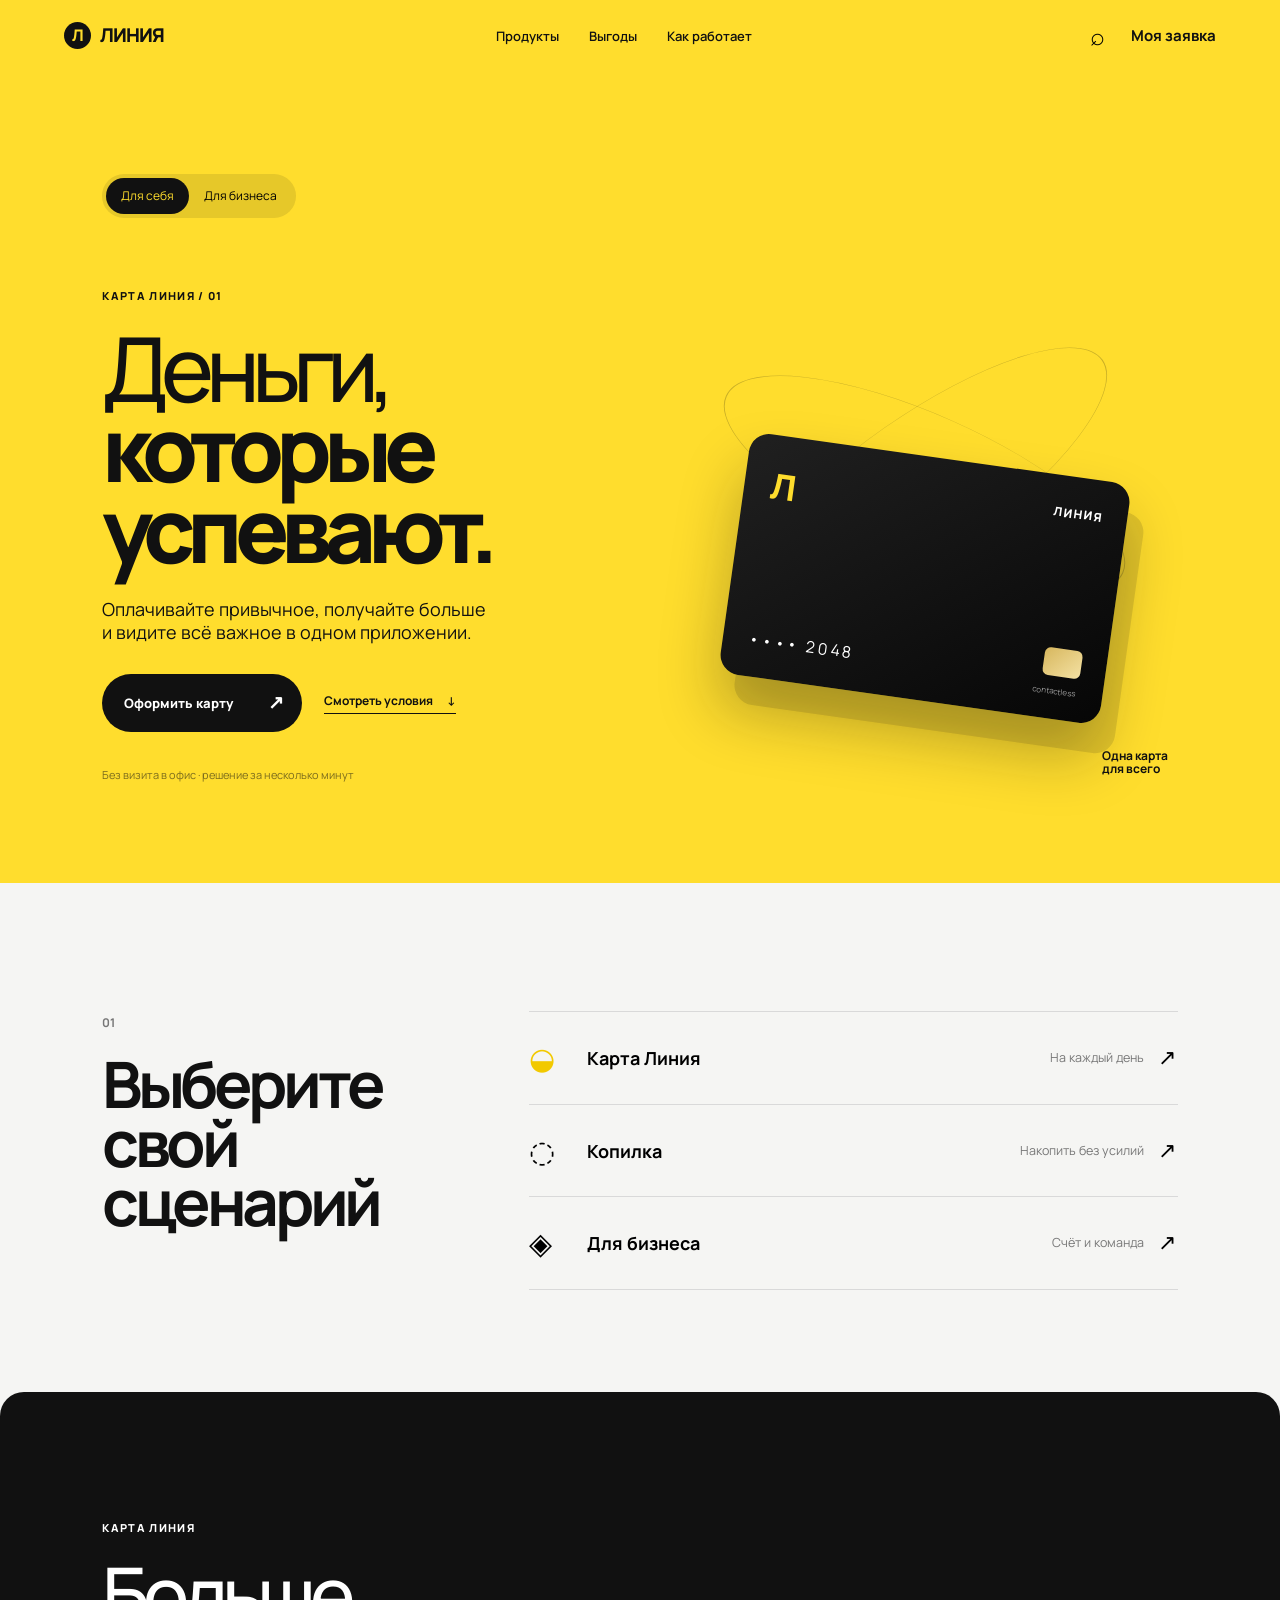
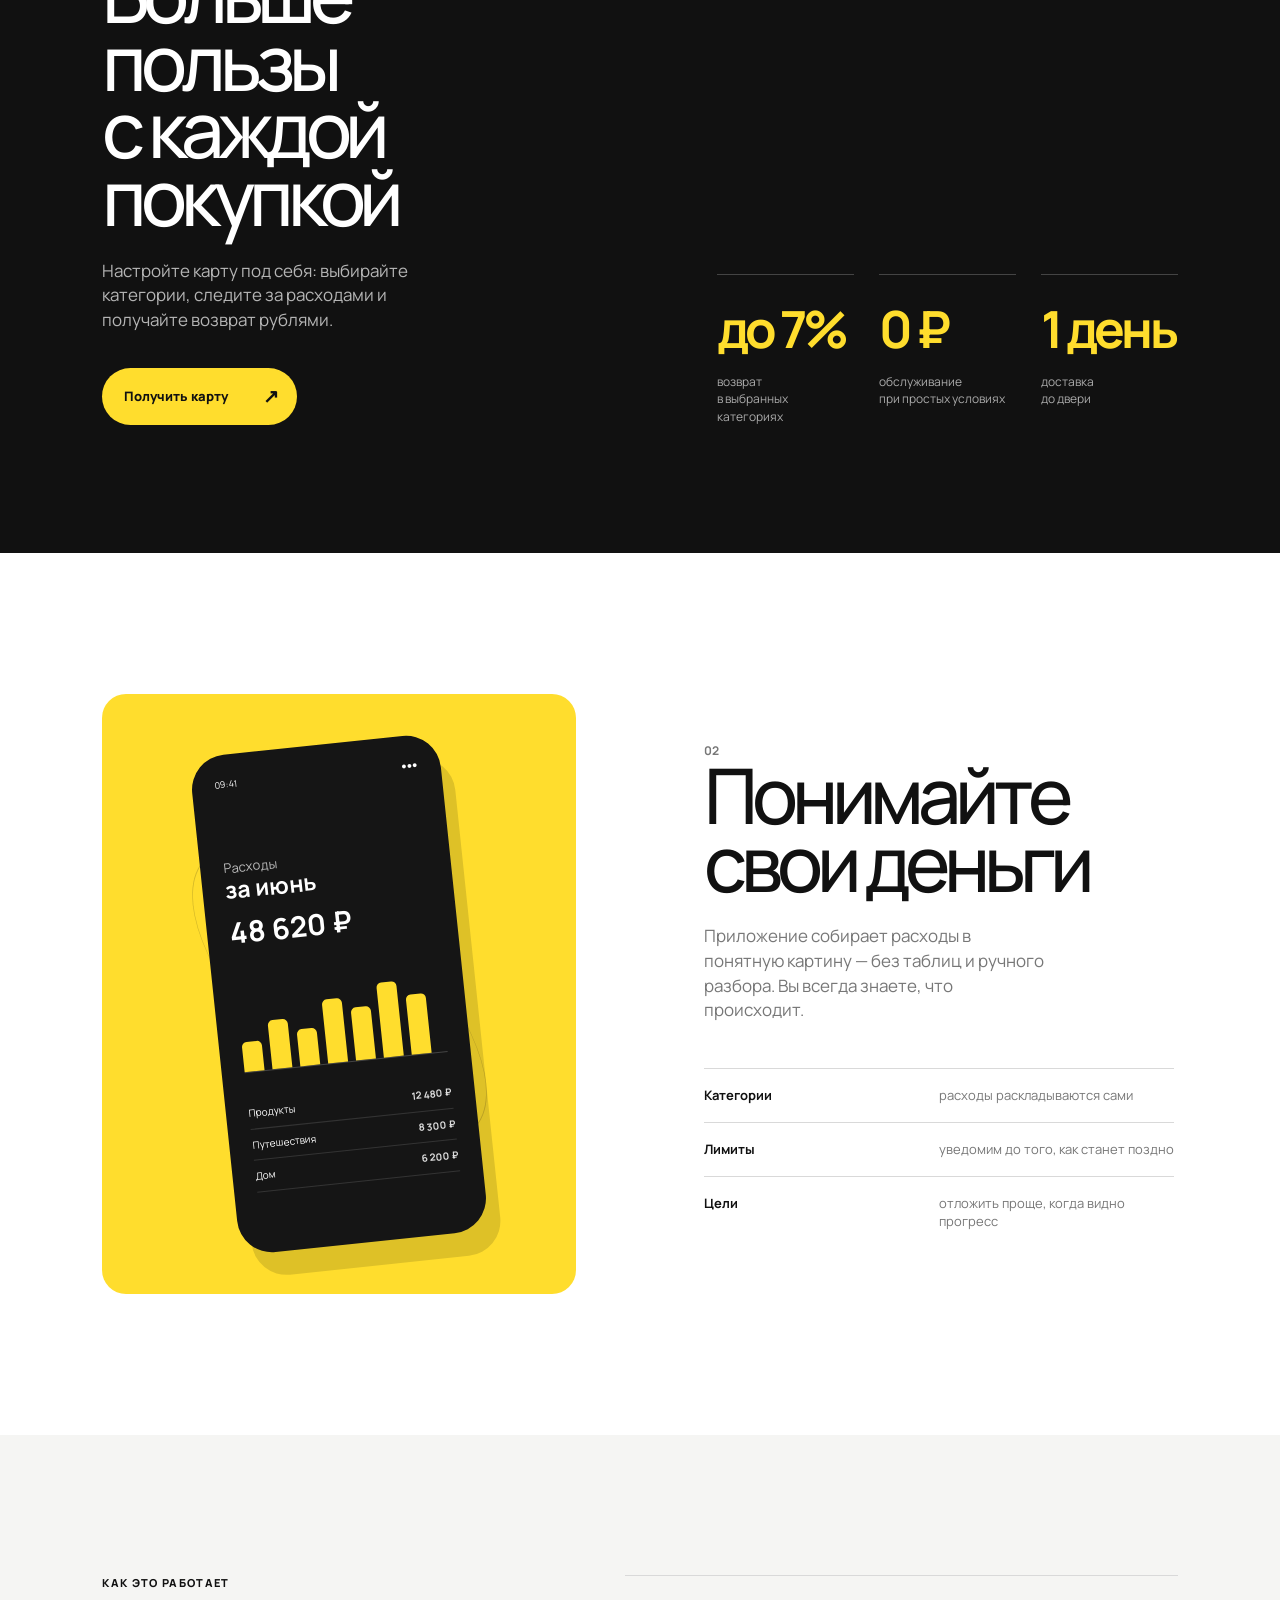
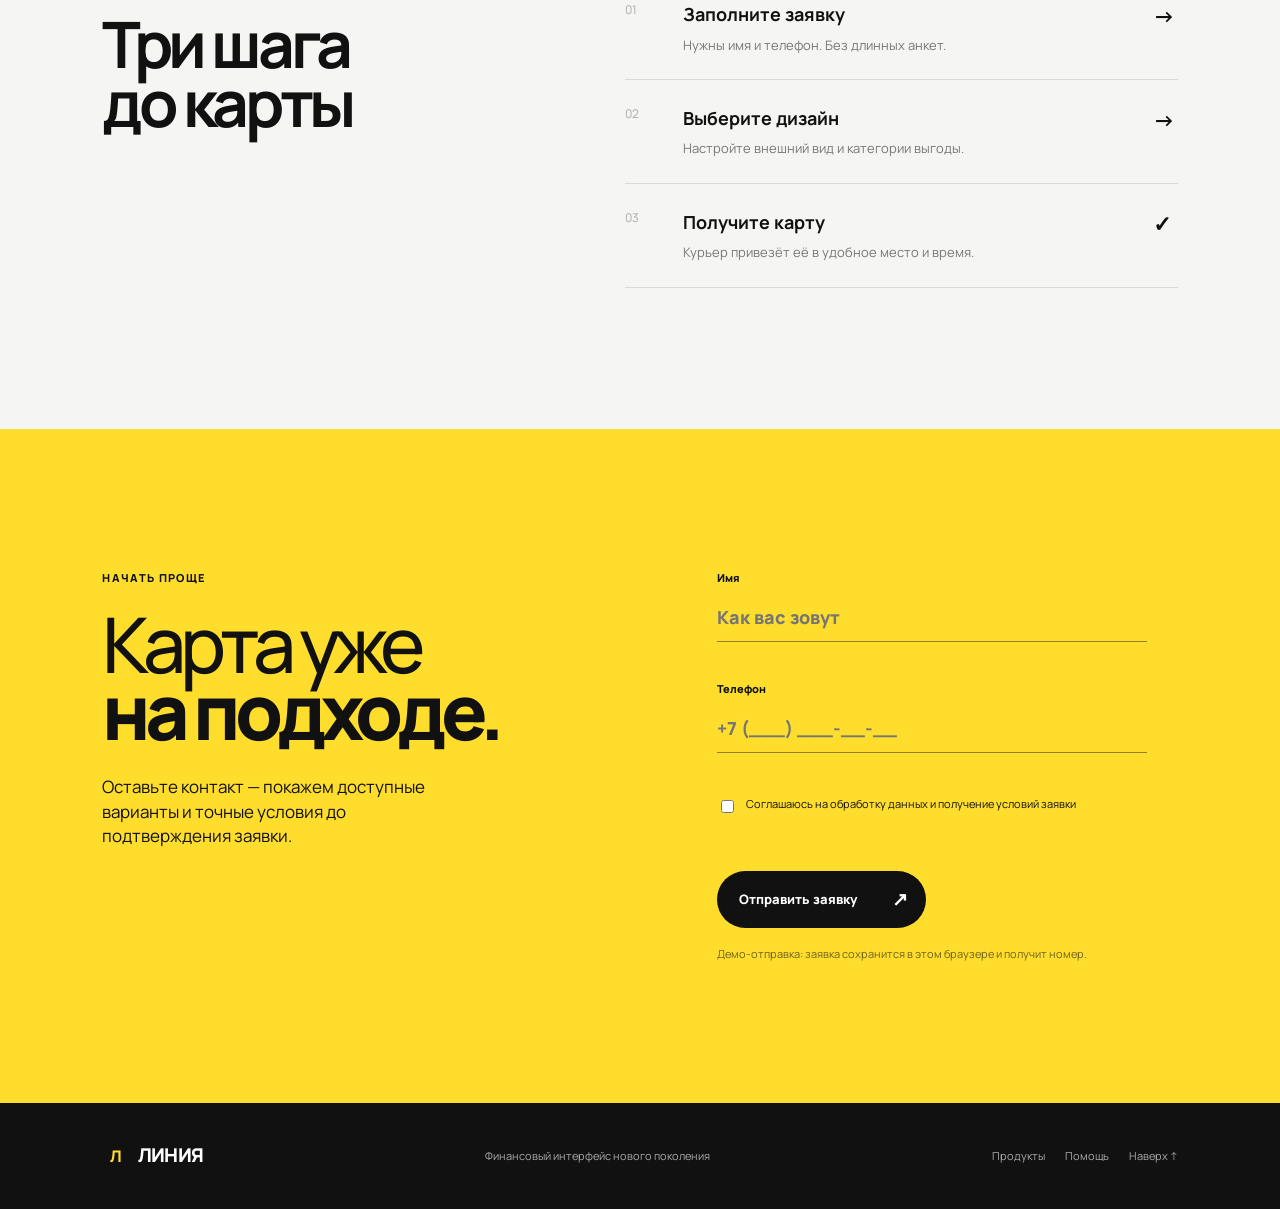
==== commit 9b1aaba3: "Close demo submission and recovery scenarios" ====
--- a/index.html
+++ b/index.html
@@ -20,7 +20,7 @@
 
     <section class="steps" id="how"><div class="steps-head"><p class="kicker">КАК ЭТО РАБОТАЕТ</p><h2>Три шага<br>до карты</h2></div><div class="step-list"><div class="step"><span>01</span><div><h3>Заполните заявку</h3><p>Нужны имя и телефон. Без длинных анкет.</p></div><b>→</b></div><div class="step"><span>02</span><div><h3>Выберите дизайн</h3><p>Настройте внешний вид и категории выгоды.</p></div><b>→</b></div><div class="step"><span>03</span><div><h3>Получите карту</h3><p>Курьер привезёт её в удобное место и время.</p></div><b>✓</b></div></div></section>
 
-    <section class="apply" id="apply"><div class="apply-copy"><p class="kicker">НАЧАТЬ ПРОЩЕ</p><h2>Карта уже<br><strong>на подходе.</strong></h2><p>Оставьте контакт — покажем доступные варианты и точные условия до подтверждения заявки.</p></div><form id="apply-form"><label>Имя<input required name="name" autocomplete="name" placeholder="Как вас зовут"></label><label>Телефон<input required name="phone" autocomplete="tel" placeholder="+7 (___) ___-__-__"></label><label class="consent"><input required type="checkbox"> <span>Соглашаюсь на обработку данных и получение условий заявки</span></label><button class="button dark" type="submit">Продолжить <span>↗</span></button><p class="form-status" id="form-status" role="status">Это учебный прототип: заявка никуда не отправляется.</p></form></section>
+    <section class="apply" id="apply"><div class="apply-copy"><p class="kicker">НАЧАТЬ ПРОЩЕ</p><h2>Карта уже<br><strong>на подходе.</strong></h2><p>Оставьте контакт — покажем доступные варианты и точные условия до подтверждения заявки.</p></div><div class="apply-area"><form id="apply-form" novalidate><label>Имя<input required name="name" autocomplete="name" placeholder="Как вас зовут"><small class="field-error" data-error="name"></small></label><label>Телефон<input required name="phone" autocomplete="tel" placeholder="+7 (___) ___-__-__"><small class="field-error" data-error="phone"></small></label><label class="consent"><input required type="checkbox"> <span>Соглашаюсь на обработку данных и получение условий заявки</span></label><small class="field-error" data-error="consent"></small><button class="button dark" type="submit">Отправить заявку <span>↗</span></button><p class="form-status" id="form-status" role="status">Демо-отправка: заявка сохранится в этом браузере и получит номер.</p></form><div class="receipt" id="receipt" hidden><p class="kicker">ЗАЯВКА ПРИНЯТА В ДЕМО-КОНТУРЕ</p><h3>Готово.</h3><p id="receipt-text"></p><button class="quiet-link" id="new-request" type="button">Создать ещё одну <span>↗</span></button></div></div></section>
   </main>
   <footer><a class="logo" href="#top"><span>Л</span> ЛИНИЯ</a><p>Финансовый интерфейс нового поколения</p><div><a href="#products">Продукты</a><a href="#apply">Помощь</a><a href="#top">Наверх ↑</a></div></footer>
   <script src="app.js"></script>
--- a/styles.css
+++ b/styles.css
@@ -3,3 +3,4 @@
 @media(prefers-reduced-motion:reduce){html{scroll-behavior:auto}.button{transition:none}}
 .button:focus-visible,.tab:focus-visible,.quiet-link:focus-visible,.topbar a:focus-visible,.icon-button:focus-visible,.menu-button:focus-visible,footer a:focus-visible{outline:3px solid #3b46ff;outline-offset:4px}.button:active{transform:scale(.98)}.tab{transition:padding .2s,color .2s}.tab:hover{padding-left:10px}.tab:hover i{transform:translateX(4px)}.tab i{transition:transform .2s}.product-panel .button:hover{background:#fff19a}.search-panel{position:fixed;z-index:20;top:72px;right:5vw;left:5vw;background:#fff;padding:22px;box-shadow:0 18px 45px rgba(0,0,0,.18);display:flex;gap:15px}.search-panel[hidden]{display:none}.search-panel form{display:flex;flex:1;gap:14px}.search-panel input{flex:1;border:0;border-bottom:1px solid #aaa;padding:10px 0;font-size:18px;outline:0}.search-submit,.search-close{border:0;background:var(--ink);color:#fff;border-radius:999px;padding:0 18px;cursor:pointer}.search-close{background:transparent;color:var(--ink);font-size:25px}.search-submit:hover{background:#444}.search-close:hover{color:#777}@media(max-width:800px){.search-panel{top:64px;left:0;right:0}.topbar nav.is-open{display:flex;position:absolute;top:64px;left:0;right:0;padding:20px 7vw;background:var(--yellow);flex-direction:column;gap:18px}.tab:hover{padding-left:5px}}
 .search-result{font-size:11px;color:var(--muted);margin:0;align-self:center}
+.apply-area{max-width:430px}.field-error{min-height:14px;color:#9b1c1c;font-size:11px;font-weight:700}.form-status.error{color:#9b1c1c;opacity:1}.receipt{padding:30px;background:rgba(255,255,255,.48);border-radius:20px}.receipt h3{font-size:54px;line-height:1;margin:0 0 16px}.receipt p:not(.kicker){font-size:14px;max-width:330px}.receipt .quiet-link{background:transparent;border:0;padding:0;cursor:pointer}.apply-area [hidden]{display:none}
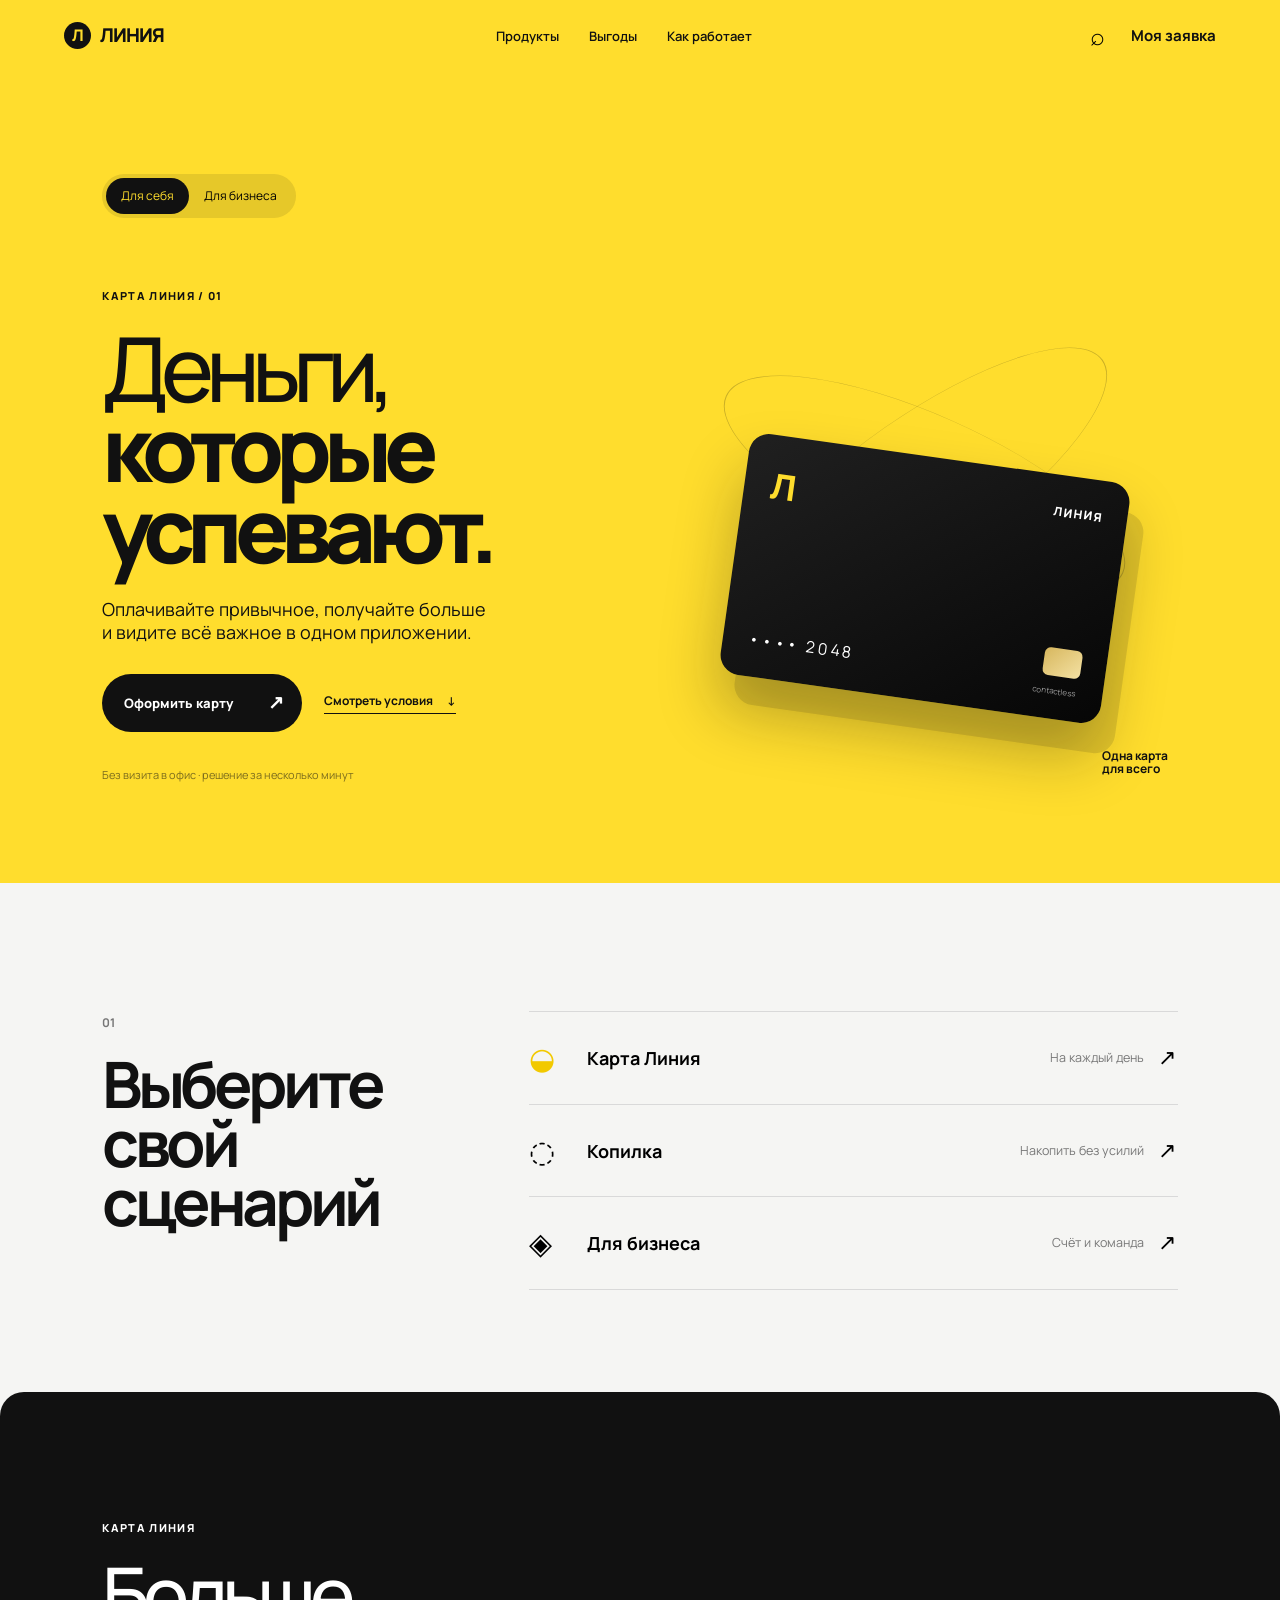
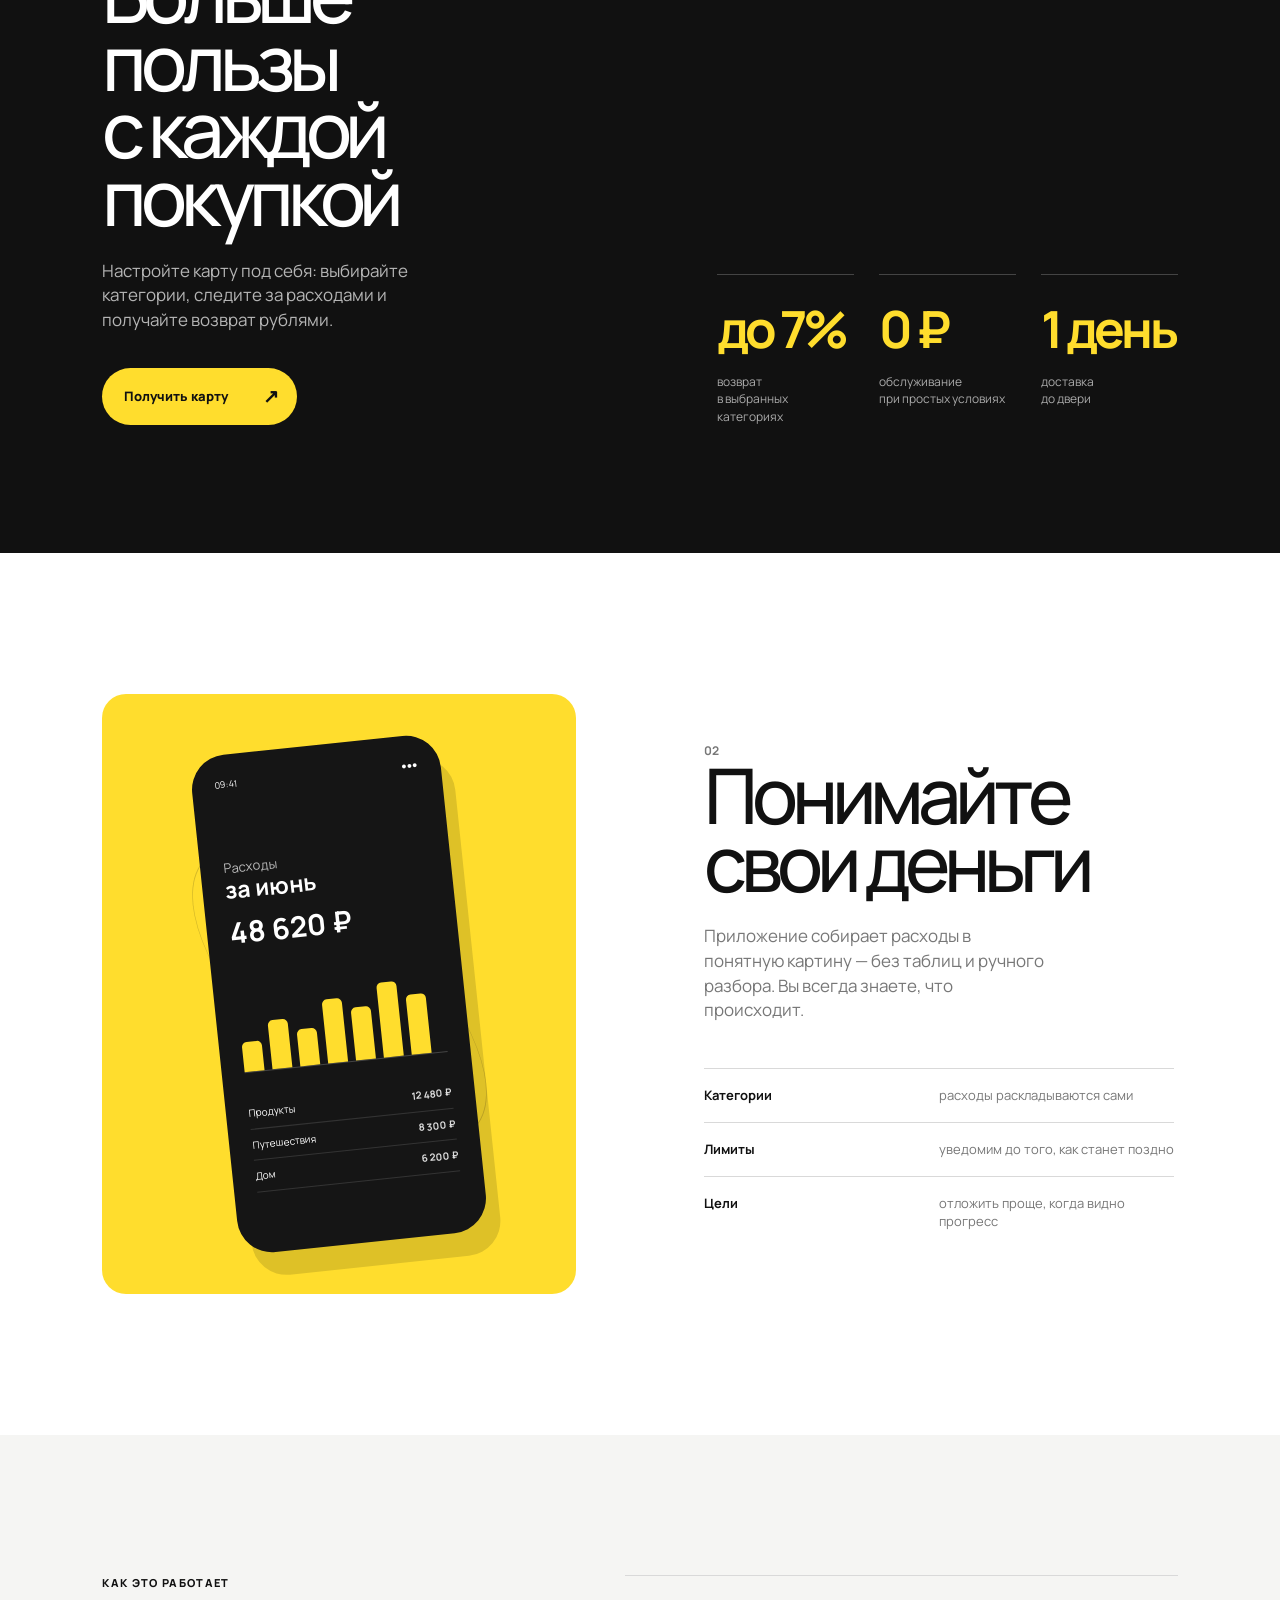
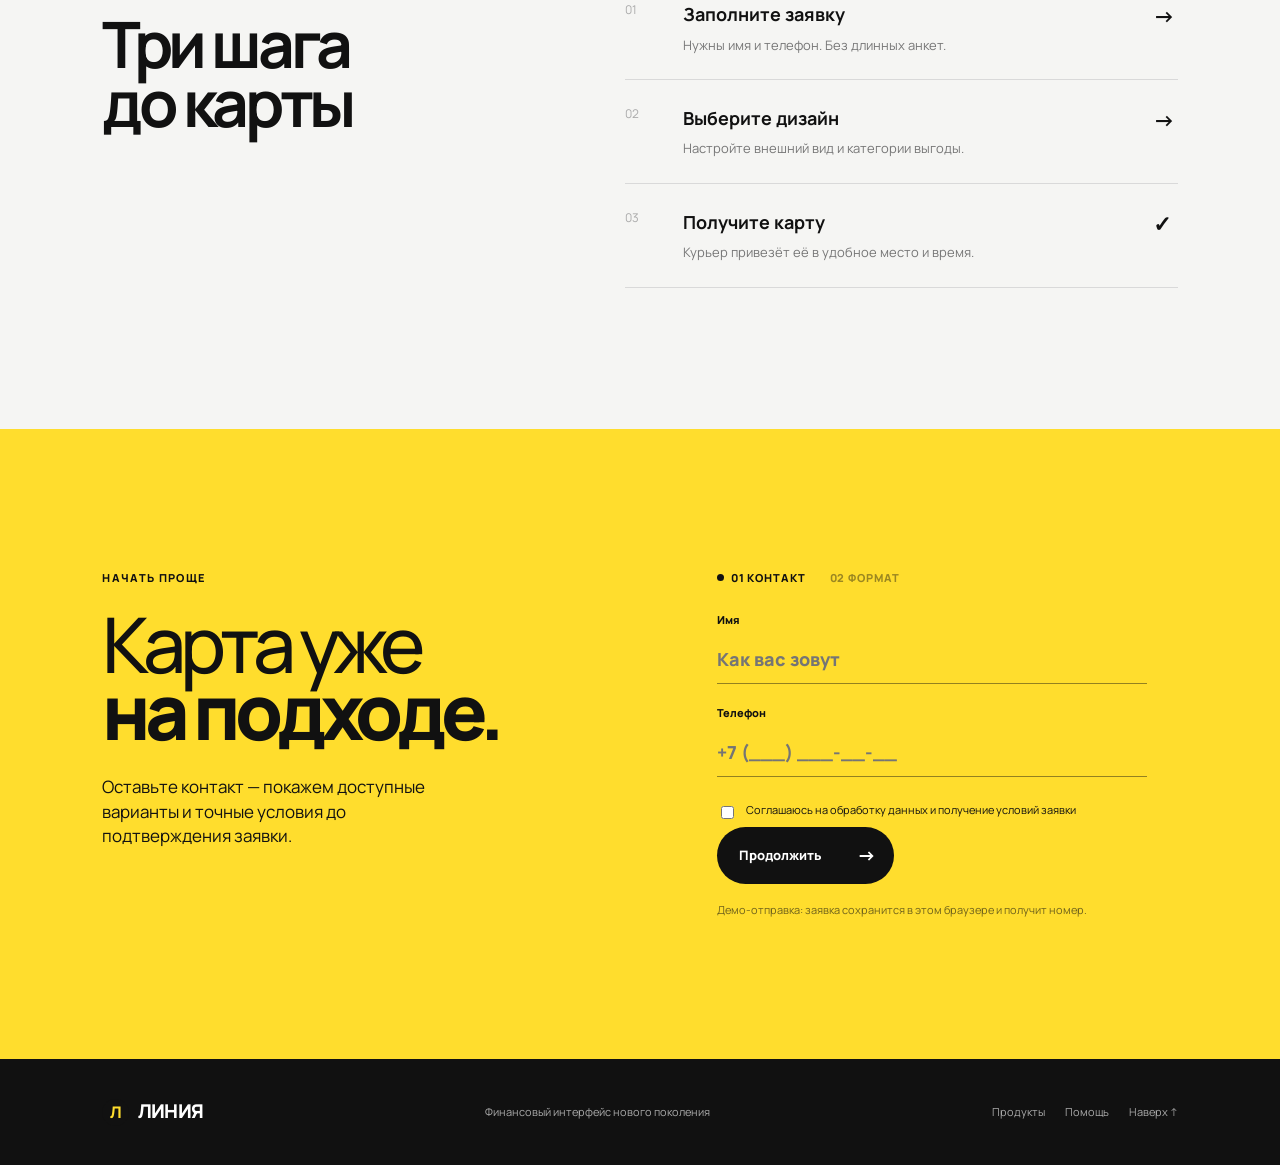
==== commit 0123333c: "Apply Mobbin onboarding patterns to Line" ====
--- a/index.html
+++ b/index.html
@@ -20,7 +20,7 @@
 
     <section class="steps" id="how"><div class="steps-head"><p class="kicker">КАК ЭТО РАБОТАЕТ</p><h2>Три шага<br>до карты</h2></div><div class="step-list"><div class="step"><span>01</span><div><h3>Заполните заявку</h3><p>Нужны имя и телефон. Без длинных анкет.</p></div><b>→</b></div><div class="step"><span>02</span><div><h3>Выберите дизайн</h3><p>Настройте внешний вид и категории выгоды.</p></div><b>→</b></div><div class="step"><span>03</span><div><h3>Получите карту</h3><p>Курьер привезёт её в удобное место и время.</p></div><b>✓</b></div></div></section>
 
-    <section class="apply" id="apply"><div class="apply-copy"><p class="kicker">НАЧАТЬ ПРОЩЕ</p><h2>Карта уже<br><strong>на подходе.</strong></h2><p>Оставьте контакт — покажем доступные варианты и точные условия до подтверждения заявки.</p></div><div class="apply-area"><form id="apply-form" novalidate><label>Имя<input required name="name" autocomplete="name" placeholder="Как вас зовут"><small class="field-error" data-error="name"></small></label><label>Телефон<input required name="phone" autocomplete="tel" placeholder="+7 (___) ___-__-__"><small class="field-error" data-error="phone"></small></label><label class="consent"><input required type="checkbox"> <span>Соглашаюсь на обработку данных и получение условий заявки</span></label><small class="field-error" data-error="consent"></small><button class="button dark" type="submit">Отправить заявку <span>↗</span></button><p class="form-status" id="form-status" role="status">Демо-отправка: заявка сохранится в этом браузере и получит номер.</p></form><div class="receipt" id="receipt" hidden><p class="kicker">ЗАЯВКА ПРИНЯТА В ДЕМО-КОНТУРЕ</p><h3>Готово.</h3><p id="receipt-text"></p><button class="quiet-link" id="new-request" type="button">Создать ещё одну <span>↗</span></button></div></div></section>
+    <section class="apply" id="apply"><div class="apply-copy"><p class="kicker">НАЧАТЬ ПРОЩЕ</p><h2>Карта уже<br><strong>на подходе.</strong></h2><p>Оставьте контакт — покажем доступные варианты и точные условия до подтверждения заявки.</p></div><div class="apply-area"><div class="form-progress" aria-label="Прогресс заявки"><span class="current">01 Контакт</span><span>02 Формат</span></div><form id="apply-form" novalidate><div class="form-step current-step" data-form-step="1"><label>Имя<input required name="name" autocomplete="name" placeholder="Как вас зовут"><small class="field-error" data-error="name"></small></label><label>Телефон<input required name="phone" autocomplete="tel" placeholder="+7 (___) ___-__-__"><small class="field-error" data-error="phone"></small></label><label class="consent"><input required type="checkbox"> <span>Соглашаюсь на обработку данных и получение условий заявки</span></label><small class="field-error" data-error="consent"></small><button class="button dark" id="next-step" type="button">Продолжить <span>→</span></button></div><div class="form-step" data-form-step="2" hidden><p class="kicker">ШАГ 2 / 2</p><fieldset class="choice-group"><legend>Что вам нужно?</legend><label><input type="radio" name="audience" value="personal" checked><span><b>Для себя</b><small>Карта и повседневные расходы</small></span></label><label><input type="radio" name="audience" value="business"><span><b>Для бизнеса</b><small>Счёт и управление командой</small></span></label></fieldset><div class="trust-notice"><b>Ваши данные в безопасности</b><span>Покажем условия до подтверждения. В демо-режиме данные остаются в этом браузере.</span></div><div class="step-actions"><button class="back-link" id="back-step" type="button">← Назад</button><button class="button dark" type="submit">Отправить заявку <span>↗</span></button></div></div><p class="form-status" id="form-status" role="status">Демо-отправка: заявка сохранится в этом браузере и получит номер.</p></form><div class="receipt" id="receipt" hidden><p class="kicker">ЗАЯВКА ПРИНЯТА В ДЕМО-КОНТУРЕ</p><h3>Готово.</h3><p id="receipt-text"></p><button class="quiet-link" id="new-request" type="button">Создать ещё одну <span>↗</span></button></div></div></section>
   </main>
   <footer><a class="logo" href="#top"><span>Л</span> ЛИНИЯ</a><p>Финансовый интерфейс нового поколения</p><div><a href="#products">Продукты</a><a href="#apply">Помощь</a><a href="#top">Наверх ↑</a></div></footer>
   <script src="app.js"></script>
--- a/styles.css
+++ b/styles.css
@@ -4,3 +4,4 @@
 .button:focus-visible,.tab:focus-visible,.quiet-link:focus-visible,.topbar a:focus-visible,.icon-button:focus-visible,.menu-button:focus-visible,footer a:focus-visible{outline:3px solid #3b46ff;outline-offset:4px}.button:active{transform:scale(.98)}.tab{transition:padding .2s,color .2s}.tab:hover{padding-left:10px}.tab:hover i{transform:translateX(4px)}.tab i{transition:transform .2s}.product-panel .button:hover{background:#fff19a}.search-panel{position:fixed;z-index:20;top:72px;right:5vw;left:5vw;background:#fff;padding:22px;box-shadow:0 18px 45px rgba(0,0,0,.18);display:flex;gap:15px}.search-panel[hidden]{display:none}.search-panel form{display:flex;flex:1;gap:14px}.search-panel input{flex:1;border:0;border-bottom:1px solid #aaa;padding:10px 0;font-size:18px;outline:0}.search-submit,.search-close{border:0;background:var(--ink);color:#fff;border-radius:999px;padding:0 18px;cursor:pointer}.search-close{background:transparent;color:var(--ink);font-size:25px}.search-submit:hover{background:#444}.search-close:hover{color:#777}@media(max-width:800px){.search-panel{top:64px;left:0;right:0}.topbar nav.is-open{display:flex;position:absolute;top:64px;left:0;right:0;padding:20px 7vw;background:var(--yellow);flex-direction:column;gap:18px}.tab:hover{padding-left:5px}}
 .search-result{font-size:11px;color:var(--muted);margin:0;align-self:center}
 .apply-area{max-width:430px}.field-error{min-height:14px;color:#9b1c1c;font-size:11px;font-weight:700}.form-status.error{color:#9b1c1c;opacity:1}.receipt{padding:30px;background:rgba(255,255,255,.48);border-radius:20px}.receipt h3{font-size:54px;line-height:1;margin:0 0 16px}.receipt p:not(.kicker){font-size:14px;max-width:330px}.receipt .quiet-link{background:transparent;border:0;padding:0;cursor:pointer}.apply-area [hidden]{display:none}
+.form-progress{display:flex;gap:24px;margin-bottom:26px;font-size:11px;font-weight:800;color:rgba(17,17,17,.42);text-transform:uppercase;letter-spacing:.08em}.form-progress span.current{color:var(--ink)}.form-progress span.current:before{content:"";display:inline-block;width:7px;height:7px;background:var(--ink);border-radius:50%;margin:0 7px 1px 0}.form-step[hidden]{display:none}.choice-group{border:0;padding:0;margin:8px 0 20px}.choice-group legend{font-weight:800;font-size:17px;margin-bottom:12px}.choice-group label{display:flex;align-items:center;gap:12px;padding:15px 0;border-top:1px solid rgba(17,17,17,.2);cursor:pointer}.choice-group label:last-child{border-bottom:1px solid rgba(17,17,17,.2)}.choice-group input{accent-color:var(--ink)}.choice-group label span{display:grid;gap:3px}.choice-group small{font-size:11px;opacity:.6}.trust-notice{display:grid;gap:5px;background:rgba(255,255,255,.45);padding:14px;border-radius:14px;font-size:12px;margin-bottom:22px}.trust-notice span{opacity:.65;font-size:11px}.step-actions{display:flex;align-items:center;justify-content:space-between;gap:15px}.back-link{border:0;background:transparent;padding:10px 0;cursor:pointer;font-size:12px;font-weight:800}.back-link:hover{opacity:.55}
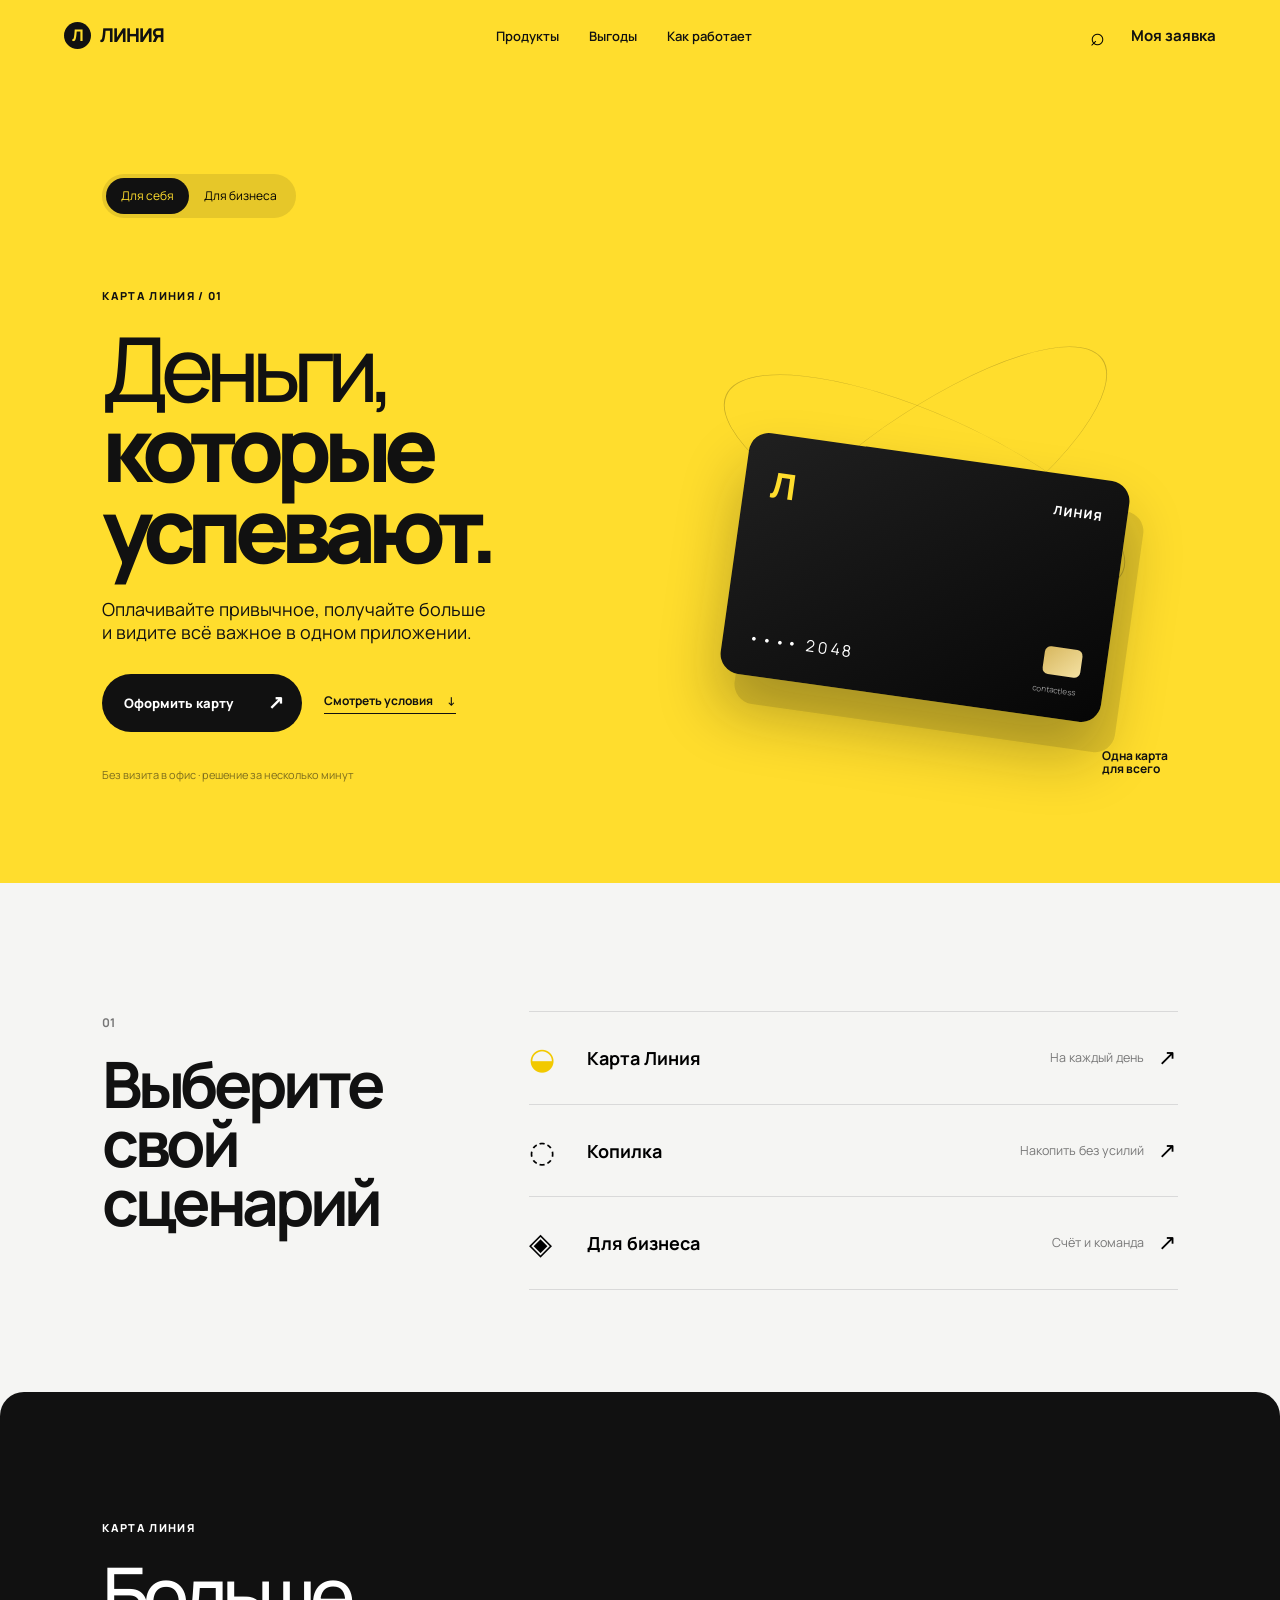
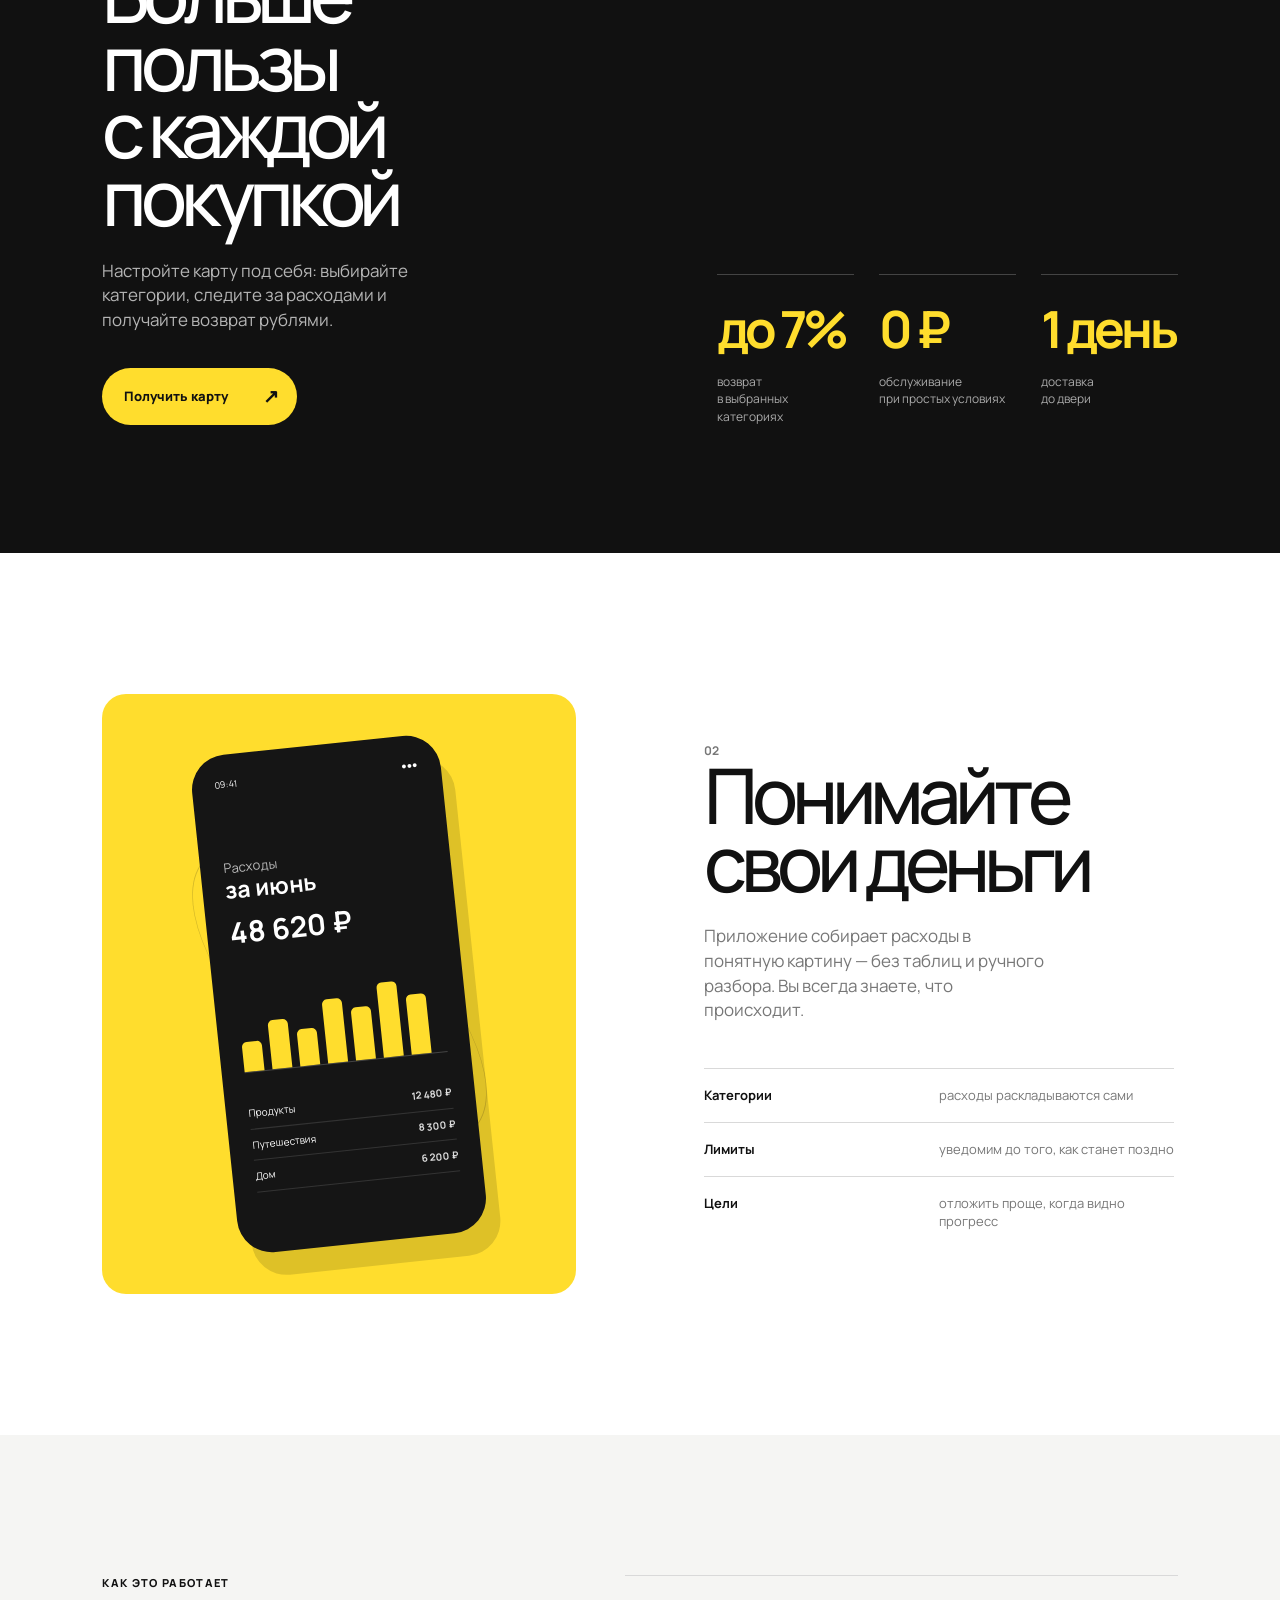
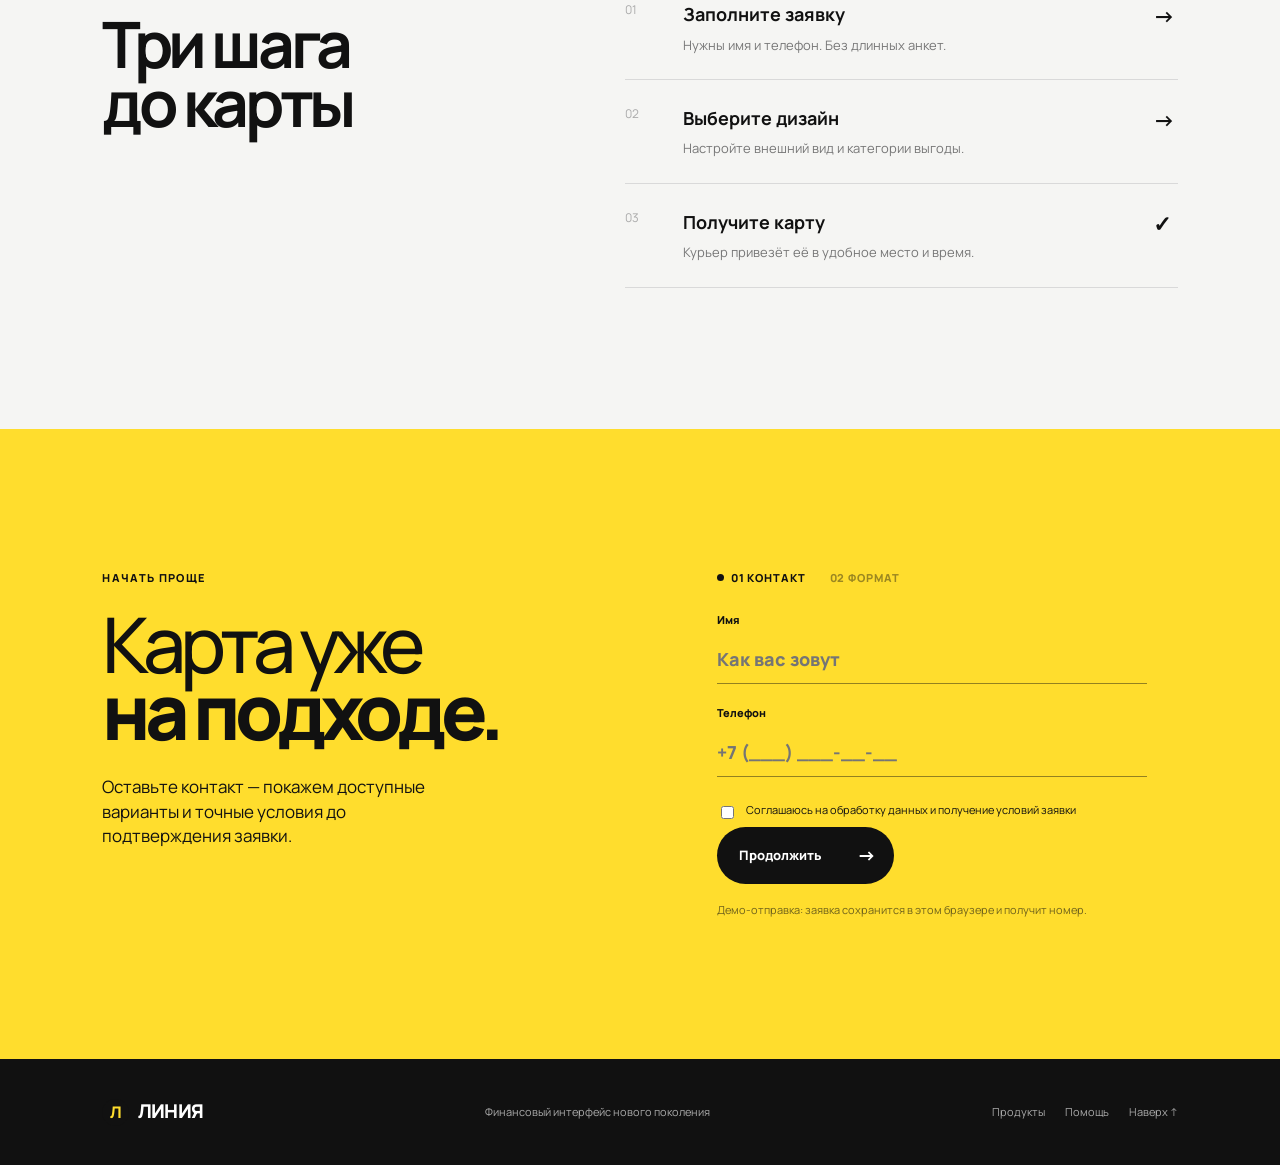
==== commit c8321a41: "Apply video sitecraft workflow to Line project" ====
--- a/index.html
+++ b/index.html
@@ -10,9 +10,9 @@
   <header class="topbar"><a class="logo" href="#top"><span>Л</span> ЛИНИЯ</a><nav id="main-nav"><a href="#products">Продукты</a><a href="#benefits">Выгоды</a><a href="#how">Как работает</a></nav><div class="top-actions"><button class="icon-button" id="search-toggle" aria-label="Поиск" aria-expanded="false">⌕</button><a class="login" href="#apply">Моя заявка</a></div><button class="menu-button" id="menu-toggle" aria-label="Открыть меню" aria-expanded="false">☰</button></header>
   <div class="search-panel" id="search-panel" hidden><form id="search-form"><input name="search" aria-label="Поиск по сайту" placeholder="Найти продукт или условие"><button class="search-submit" type="submit">Найти ↗</button></form><p class="search-result" id="search-result" role="status"></p><button class="search-close" id="search-close" aria-label="Закрыть поиск">×</button></div>
   <main id="top">
-    <section class="hero"><div class="hero-content"><div class="audience"><button class="audience-active" data-audience="personal">Для себя</button><button data-audience="business">Для бизнеса</button></div><p class="kicker">КАРТА ЛИНИЯ / 01</p><h1 id="hero-title">Деньги,<br><strong>которые успевают.</strong></h1><p class="lead" id="hero-lead">Оплачивайте привычное, получайте больше и видите всё важное в одном приложении.</p><div class="hero-actions"><a class="button dark" href="#apply" id="hero-action">Оформить карту <span>↗</span></a><a class="quiet-link" href="#products">Смотреть условия <span>↓</span></a></div><p class="microcopy">Без визита в офис · решение за несколько минут</p></div><div class="hero-visual" aria-label="Жёлтая банковская карта Линия" role="img"><div class="grain"></div><div class="orbit orbit-a"></div><div class="orbit orbit-b"></div><div class="card-face"><span class="card-mark">Л</span><span class="card-name">ЛИНИЯ</span><span class="card-number">•••• 2048</span><span class="card-chip"></span><span class="card-pay">contactless</span></div><div class="visual-note">Одна карта<br>для всего</div></div></section>
+    <section class="hero" data-reveal="hero"><div class="hero-content"><div class="audience"><button class="audience-active" data-audience="personal">Для себя</button><button data-audience="business">Для бизнеса</button></div><p class="kicker">КАРТА ЛИНИЯ / 01</p><h1 id="hero-title">Деньги,<br><strong>которые успевают.</strong></h1><p class="lead" id="hero-lead">Оплачивайте привычное, получайте больше и видите всё важное в одном приложении.</p><div class="hero-actions"><a class="button dark" href="#apply" id="hero-action">Оформить карту <span>↗</span></a><a class="quiet-link" href="#products">Смотреть условия <span>↓</span></a></div><p class="microcopy">Без визита в офис · решение за несколько минут</p></div><div class="hero-visual" id="hero-visual" aria-label="Жёлтая банковская карта Линия" role="img"><div class="grain"></div><div class="orbit orbit-a"></div><div class="orbit orbit-b"></div><div class="card-face"><span class="card-mark">Л</span><span class="card-name">ЛИНИЯ</span><span class="card-number">•••• 2048</span><span class="card-chip"></span><span class="card-pay">contactless</span></div><div class="visual-note">Одна карта<br>для всего</div></div></section>
 
-    <section class="quick-nav" id="products"><div class="quick-intro"><span class="section-number">01</span><h2>Выберите<br>свой сценарий</h2></div><div class="product-tabs"><button class="tab active" data-panel="black"><span class="tab-icon">◒</span><b>Карта Линия</b><small>На каждый день</small><i>↗</i></button><button class="tab" data-panel="save"><span class="tab-icon">◌</span><b>Копилка</b><small>Накопить без усилий</small><i>↗</i></button><button class="tab" data-panel="business"><span class="tab-icon">◈</span><b>Для бизнеса</b><small>Счёт и команда</small><i>↗</i></button></div></section>
+    <section class="quick-nav" id="products" data-reveal><div class="quick-intro"><span class="section-number">01</span><h2>Выберите<br>свой сценарий</h2></div><div class="product-tabs"><button class="tab active" data-panel="black"><span class="tab-icon">◒</span><b>Карта Линия</b><small>На каждый день</small><i>↗</i></button><button class="tab" data-panel="save"><span class="tab-icon">◌</span><b>Копилка</b><small>Накопить без усилий</small><i>↗</i></button><button class="tab" data-panel="business"><span class="tab-icon">◈</span><b>Для бизнеса</b><small>Счёт и команда</small><i>↗</i></button></div></section>
 
     <section class="product-panel" id="benefits"><div class="panel-copy"><p class="kicker" id="panel-kicker">КАРТА ЛИНИЯ</p><h2 id="panel-title">Больше пользы<br>с каждой покупкой</h2><p class="panel-lead" id="panel-lead">Настройте карту под себя: выбирайте категории, следите за расходами и получайте возврат рублями.</p><a class="button yellow" href="#apply" id="panel-action">Получить карту <span>↗</span></a></div><div class="stats" id="panel-stats"><div><strong>до 7%</strong><span>возврат<br>в выбранных категориях</span></div><div><strong>0 ₽</strong><span>обслуживание<br>при простых условиях</span></div><div><strong>1 день</strong><span>доставка<br>до двери</span></div></div></section>
 
--- a/styles.css
+++ b/styles.css
@@ -1,7 +1,8 @@
 :root{--yellow:#ffdd2d;--yellow-soft:#fff2a6;--ink:#111;--muted:#777;--line:#d9d9d9;--paper:#f5f5f3;--white:#fff;--radius:24px;--font:Manrope,Arial,sans-serif}*{box-sizing:border-box}html{scroll-behavior:smooth}body{margin:0;background:var(--paper);color:var(--ink);font:15px/1.45 var(--font)}a{color:inherit;text-decoration:none}button,input{font:inherit}.topbar{height:72px;display:flex;align-items:center;justify-content:space-between;padding:0 5vw;background:var(--yellow);position:sticky;top:0;z-index:10}.logo{font-weight:800;letter-spacing:-.05em;font-size:19px;display:flex;align-items:center;gap:9px}.logo span{display:grid;place-items:center;background:var(--ink);color:var(--yellow);border-radius:50%;width:27px;height:27px;font-size:16px}.topbar nav{display:flex;gap:30px;font-size:13px;font-weight:600}.topbar nav a:hover,.login:hover,footer a:hover{opacity:.55}.top-actions{display:flex;align-items:center;gap:20px}.icon-button,.menu-button{border:0;background:transparent;cursor:pointer;font-size:25px}.login{font-weight:700}.menu-button{display:none}.hero{min-height:660px;display:grid;grid-template-columns:1fr 1fr;gap:5vw;padding:8vw 8vw 7vw;background:var(--yellow);overflow:hidden}.hero-content{max-width:610px}.audience{display:inline-flex;background:rgba(17,17,17,.1);padding:4px;border-radius:999px;margin-bottom:70px}.audience button{border:0;border-radius:999px;padding:9px 15px;background:transparent;cursor:pointer;font-size:12px}.audience .audience-active{background:var(--ink);color:var(--yellow)}.kicker{font-size:11px;font-weight:800;letter-spacing:.12em;text-transform:uppercase;margin:0 0 24px}.hero h1{font-size:clamp(4rem,7vw,7.4rem);letter-spacing:-.09em;line-height:.9;margin:0 0 28px;font-weight:500}.hero h1 strong,.apply h2 strong{font-weight:800}.lead{max-width:385px;font-size:18px;line-height:1.3;margin:0 0 30px}.hero-actions{display:flex;gap:22px;align-items:center}.button{display:inline-flex;align-items:center;justify-content:space-between;gap:35px;border:0;border-radius:999px;padding:15px 18px 15px 22px;font-size:13px;font-weight:800;cursor:pointer;transition:transform .2s,background .2s}.button:hover{transform:translateY(-2px)}.button span{font-size:19px}.button.dark{background:var(--ink);color:var(--white)}.button.yellow{background:var(--yellow);color:var(--ink)}.quiet-link{font-size:12px;font-weight:700;border-bottom:1px solid var(--ink);padding-bottom:4px}.quiet-link span{margin-left:12px}.microcopy{font-size:11px;margin-top:35px;opacity:.55}.hero-visual{min-height:460px;position:relative;display:grid;place-items:center}.card-face{position:relative;z-index:2;width:min(30vw,390px);height:min(19vw,250px);min-width:280px;min-height:180px;border-radius:20px;background:linear-gradient(145deg,#202020,#060606);color:white;padding:26px;transform:rotate(8deg);box-shadow:18px 28px 0 rgba(17,17,17,.12),0 35px 60px rgba(17,17,17,.28);display:flex;flex-direction:column}.card-mark{font-size:35px;font-weight:800;color:var(--yellow)}.card-name{position:absolute;right:24px;top:28px;font-size:12px;font-weight:800;letter-spacing:.1em}.card-number{margin-top:auto;font-size:16px;letter-spacing:.18em}.card-chip{width:38px;height:28px;border-radius:6px;background:linear-gradient(135deg,#d7b75e,#f4e1a3);position:absolute;right:25px;bottom:43px}.card-pay{font-size:8px;position:absolute;right:27px;bottom:23px;opacity:.6}.orbit{position:absolute;border:1px solid rgba(17,17,17,.22);border-radius:50%;width:34vw;height:34vw;max-width:500px;max-height:500px}.orbit-a{transform:rotate(24deg) scaleY(.32)}.orbit-b{transform:rotate(-35deg) scaleY(.32)}.visual-note{position:absolute;right:2%;bottom:3%;font-size:12px;font-weight:700;line-height:1.1}.quick-nav{display:grid;grid-template-columns:1fr 2fr;gap:8vw;padding:10vw 8vw 8vw;background:var(--paper)}.section-number{font-size:12px;color:var(--muted);font-weight:700}.quick-intro h2,.steps h2{font-size:clamp(2.8rem,5vw,5.4rem);line-height:.92;letter-spacing:-.07em;margin:22px 0}.product-tabs{display:grid;gap:0}.tab{display:grid;grid-template-columns:44px 1fr auto 20px;align-items:center;gap:14px;padding:24px 0;border:0;border-top:1px solid var(--line);background:transparent;text-align:left;cursor:pointer}.tab:last-child{border-bottom:1px solid var(--line)}.tab-icon{font-size:30px}.tab b{font-size:18px}.tab small{color:var(--muted)}.tab i{font-style:normal;font-size:22px}.tab:hover,.tab.active{color:#000}.tab.active .tab-icon{color:#f2c900}.product-panel{padding:10vw 8vw;display:grid;grid-template-columns:1fr 1fr;gap:12vw;background:var(--ink);color:var(--white);border-radius:var(--radius) var(--radius) 0 0}.product-panel h2,.feature-copy h2,.apply h2{font-size:clamp(3rem,6vw,6.8rem);line-height:.88;letter-spacing:-.08em;font-weight:500;margin:0 0 28px}.panel-lead{color:#b5b5b5;max-width:360px;font-size:17px;margin-bottom:35px}.stats{align-self:end;display:grid;grid-template-columns:repeat(3,1fr);gap:25px}.stats div{border-top:1px solid #444;padding-top:16px}.stats strong{display:block;color:var(--yellow);font-size:clamp(2rem,4vw,4.3rem);letter-spacing:-.07em}.stats span{display:block;color:#aaa;font-size:12px;margin-top:8px}.feature-story{display:grid;grid-template-columns:1fr 1fr;gap:10vw;padding:11vw 8vw;align-items:center;background:var(--white)}.feature-image{height:600px;background:var(--yellow);border-radius:var(--radius);display:grid;place-items:center;overflow:hidden;position:relative}.feature-image:before{content:"";position:absolute;width:80%;height:80%;border-radius:50%;border:1px solid rgba(17,17,17,.18);transform:rotate(45deg) scaleY(.35)}.phone{width:250px;height:500px;background:#151515;color:white;border-radius:35px;padding:23px;position:relative;z-index:1;box-shadow:12px 24px 0 rgba(0,0,0,.13);transform:rotate(-6deg)}.phone-top{font-size:9px;display:flex;justify-content:space-between}.phone p{margin:70px 0 8px;font-size:13px;color:#bbb;line-height:1.2}.phone p b{color:#fff;font-size:23px}.phone>strong{font-size:29px}.chart{height:90px;display:flex;align-items:end;gap:8px;margin:30px 0 25px;border-bottom:1px solid #444}.chart i{display:block;width:20px;background:var(--yellow);border-radius:5px 5px 0 0}.chart i:nth-child(1){height:34%}.chart i:nth-child(2){height:55%}.chart i:nth-child(3){height:42%}.chart i:nth-child(4){height:72%}.chart i:nth-child(5){height:60%}.chart i:nth-child(6){height:85%}.chart i:nth-child(7){height:68%}.phone-row{display:flex;justify-content:space-between;font-size:10px;padding:8px 0;border-bottom:1px solid #333}.phone-row b{color:#ddd}.feature-copy>p:not(.section-number){max-width:340px;color:var(--muted);font-size:17px}.feature-copy ul{list-style:none;padding:20px 0 0;margin:25px 0 0;max-width:470px}.feature-copy li{display:grid;grid-template-columns:1fr 1fr;padding:17px 0;border-top:1px solid var(--line);font-size:13px}.feature-copy li span{color:var(--muted)}.steps{display:grid;grid-template-columns:1fr 1.4fr;gap:10vw;padding:11vw 8vw;background:var(--paper)}.step-list{display:grid;align-content:start}.step{display:grid;grid-template-columns:40px 1fr 25px;gap:18px;padding:25px 0;border-top:1px solid var(--line)}.step:last-child{border-bottom:1px solid var(--line)}.step>span{color:#aaa;font-size:12px}.step h3{margin:0;font-size:18px}.step p{margin:8px 0 0;color:var(--muted);font-size:13px}.step>b{font-size:22px}.apply{display:grid;grid-template-columns:1fr 1fr;gap:12vw;padding:11vw 8vw;background:var(--yellow)}.apply-copy>p:not(.kicker){max-width:350px;font-size:17px}.apply h2{margin-bottom:30px}.apply form{max-width:430px;display:grid;gap:18px}.apply label:not(.consent){display:grid;gap:7px;font-size:11px;font-weight:800}.apply input:not([type=checkbox]){border:0;border-bottom:1px solid rgba(17,17,17,.45);background:transparent;padding:11px 0;outline:none;font-size:18px}.apply input:not([type=checkbox]):focus{border-color:var(--ink)}.consent{display:flex;gap:9px;font-size:11px;line-height:1.3;margin:5px 0}.form-status{font-size:11px;opacity:.6;margin:0}.form-status.ok{opacity:1;font-weight:700}.apply .button{justify-self:start}footer{display:flex;align-items:center;justify-content:space-between;padding:34px 8vw;background:var(--ink);color:var(--white);font-size:11px}footer p{color:#aaa}footer>div{display:flex;gap:20px;color:#aaa}
 @media(max-width:800px){.topbar{height:64px;padding:0 5vw}.topbar nav,.top-actions{display:none}.menu-button{display:block}.hero{grid-template-columns:1fr;padding:12vw 7vw 9vw;min-height:auto}.audience{margin-bottom:46px}.hero h1{font-size:clamp(4rem,17vw,7rem)}.hero-visual{min-height:340px;margin-top:30px}.card-face{min-width:250px;min-height:160px;width:70vw;height:45vw;padding:20px}.orbit{width:80vw;height:80vw}.quick-nav,.product-panel,.feature-story,.steps,.apply{grid-template-columns:1fr;padding:20vw 7vw;gap:13vw}.quick-nav{padding-bottom:16vw}.product-panel{border-radius:20px 20px 0 0}.stats{grid-template-columns:repeat(3,1fr);gap:10px}.stats strong{font-size:2rem}.stats span{font-size:10px}.feature-image{height:500px}.feature-copy h2{font-size:4rem}.apply form{max-width:none}footer{padding:28px 7vw;display:grid;gap:20px}footer>div{justify-content:space-between}footer p{margin:0}.hero-actions{flex-wrap:wrap}}
-@media(prefers-reduced-motion:reduce){html{scroll-behavior:auto}.button{transition:none}}
+@media(prefers-reduced-motion:reduce){html{scroll-behavior:auto}.button,.hero-visual,.hero-visual .card-face{transition:none}[data-reveal],[data-reveal].is-visible{opacity:1;transform:none;transition:none}[data-reveal="hero"] .hero-content,[data-reveal="hero"] .hero-visual{animation:none}}
 .button:focus-visible,.tab:focus-visible,.quiet-link:focus-visible,.topbar a:focus-visible,.icon-button:focus-visible,.menu-button:focus-visible,footer a:focus-visible{outline:3px solid #3b46ff;outline-offset:4px}.button:active{transform:scale(.98)}.tab{transition:padding .2s,color .2s}.tab:hover{padding-left:10px}.tab:hover i{transform:translateX(4px)}.tab i{transition:transform .2s}.product-panel .button:hover{background:#fff19a}.search-panel{position:fixed;z-index:20;top:72px;right:5vw;left:5vw;background:#fff;padding:22px;box-shadow:0 18px 45px rgba(0,0,0,.18);display:flex;gap:15px}.search-panel[hidden]{display:none}.search-panel form{display:flex;flex:1;gap:14px}.search-panel input{flex:1;border:0;border-bottom:1px solid #aaa;padding:10px 0;font-size:18px;outline:0}.search-submit,.search-close{border:0;background:var(--ink);color:#fff;border-radius:999px;padding:0 18px;cursor:pointer}.search-close{background:transparent;color:var(--ink);font-size:25px}.search-submit:hover{background:#444}.search-close:hover{color:#777}@media(max-width:800px){.search-panel{top:64px;left:0;right:0}.topbar nav.is-open{display:flex;position:absolute;top:64px;left:0;right:0;padding:20px 7vw;background:var(--yellow);flex-direction:column;gap:18px}.tab:hover{padding-left:5px}}
 .search-result{font-size:11px;color:var(--muted);margin:0;align-self:center}
 .apply-area{max-width:430px}.field-error{min-height:14px;color:#9b1c1c;font-size:11px;font-weight:700}.form-status.error{color:#9b1c1c;opacity:1}.receipt{padding:30px;background:rgba(255,255,255,.48);border-radius:20px}.receipt h3{font-size:54px;line-height:1;margin:0 0 16px}.receipt p:not(.kicker){font-size:14px;max-width:330px}.receipt .quiet-link{background:transparent;border:0;padding:0;cursor:pointer}.apply-area [hidden]{display:none}
 .form-progress{display:flex;gap:24px;margin-bottom:26px;font-size:11px;font-weight:800;color:rgba(17,17,17,.42);text-transform:uppercase;letter-spacing:.08em}.form-progress span.current{color:var(--ink)}.form-progress span.current:before{content:"";display:inline-block;width:7px;height:7px;background:var(--ink);border-radius:50%;margin:0 7px 1px 0}.form-step[hidden]{display:none}.choice-group{border:0;padding:0;margin:8px 0 20px}.choice-group legend{font-weight:800;font-size:17px;margin-bottom:12px}.choice-group label{display:flex;align-items:center;gap:12px;padding:15px 0;border-top:1px solid rgba(17,17,17,.2);cursor:pointer}.choice-group label:last-child{border-bottom:1px solid rgba(17,17,17,.2)}.choice-group input{accent-color:var(--ink)}.choice-group label span{display:grid;gap:3px}.choice-group small{font-size:11px;opacity:.6}.trust-notice{display:grid;gap:5px;background:rgba(255,255,255,.45);padding:14px;border-radius:14px;font-size:12px;margin-bottom:22px}.trust-notice span{opacity:.65;font-size:11px}.step-actions{display:flex;align-items:center;justify-content:space-between;gap:15px}.back-link{border:0;background:transparent;padding:10px 0;cursor:pointer;font-size:12px;font-weight:800}.back-link:hover{opacity:.55}
+.hero-visual{--tilt-x:0deg;--tilt-y:0deg;transition:transform .35s cubic-bezier(.2,.8,.2,1)}.hero-visual:hover{transform:translateY(-4px) rotateX(var(--tilt-x)) rotateY(var(--tilt-y))}.hero-visual .card-face{transition:box-shadow .35s,transform .35s}.hero-visual:hover .card-face{box-shadow:22px 35px 0 rgba(17,17,17,.12),0 45px 70px rgba(17,17,17,.33)}[data-reveal]{opacity:0;transform:translateY(28px);transition:opacity .7s ease,transform .7s ease}[data-reveal].is-visible{opacity:1;transform:none}[data-reveal="hero"] .hero-content{animation:hero-in .75s .08s both}[data-reveal="hero"] .hero-visual{animation:hero-visual-in .9s .18s both}@keyframes hero-in{from{opacity:0;transform:translateY(18px)}to{opacity:1;transform:none}}@keyframes hero-visual-in{from{opacity:0;transform:scale(.94) rotate(3deg)}to{opacity:1;transform:none}}
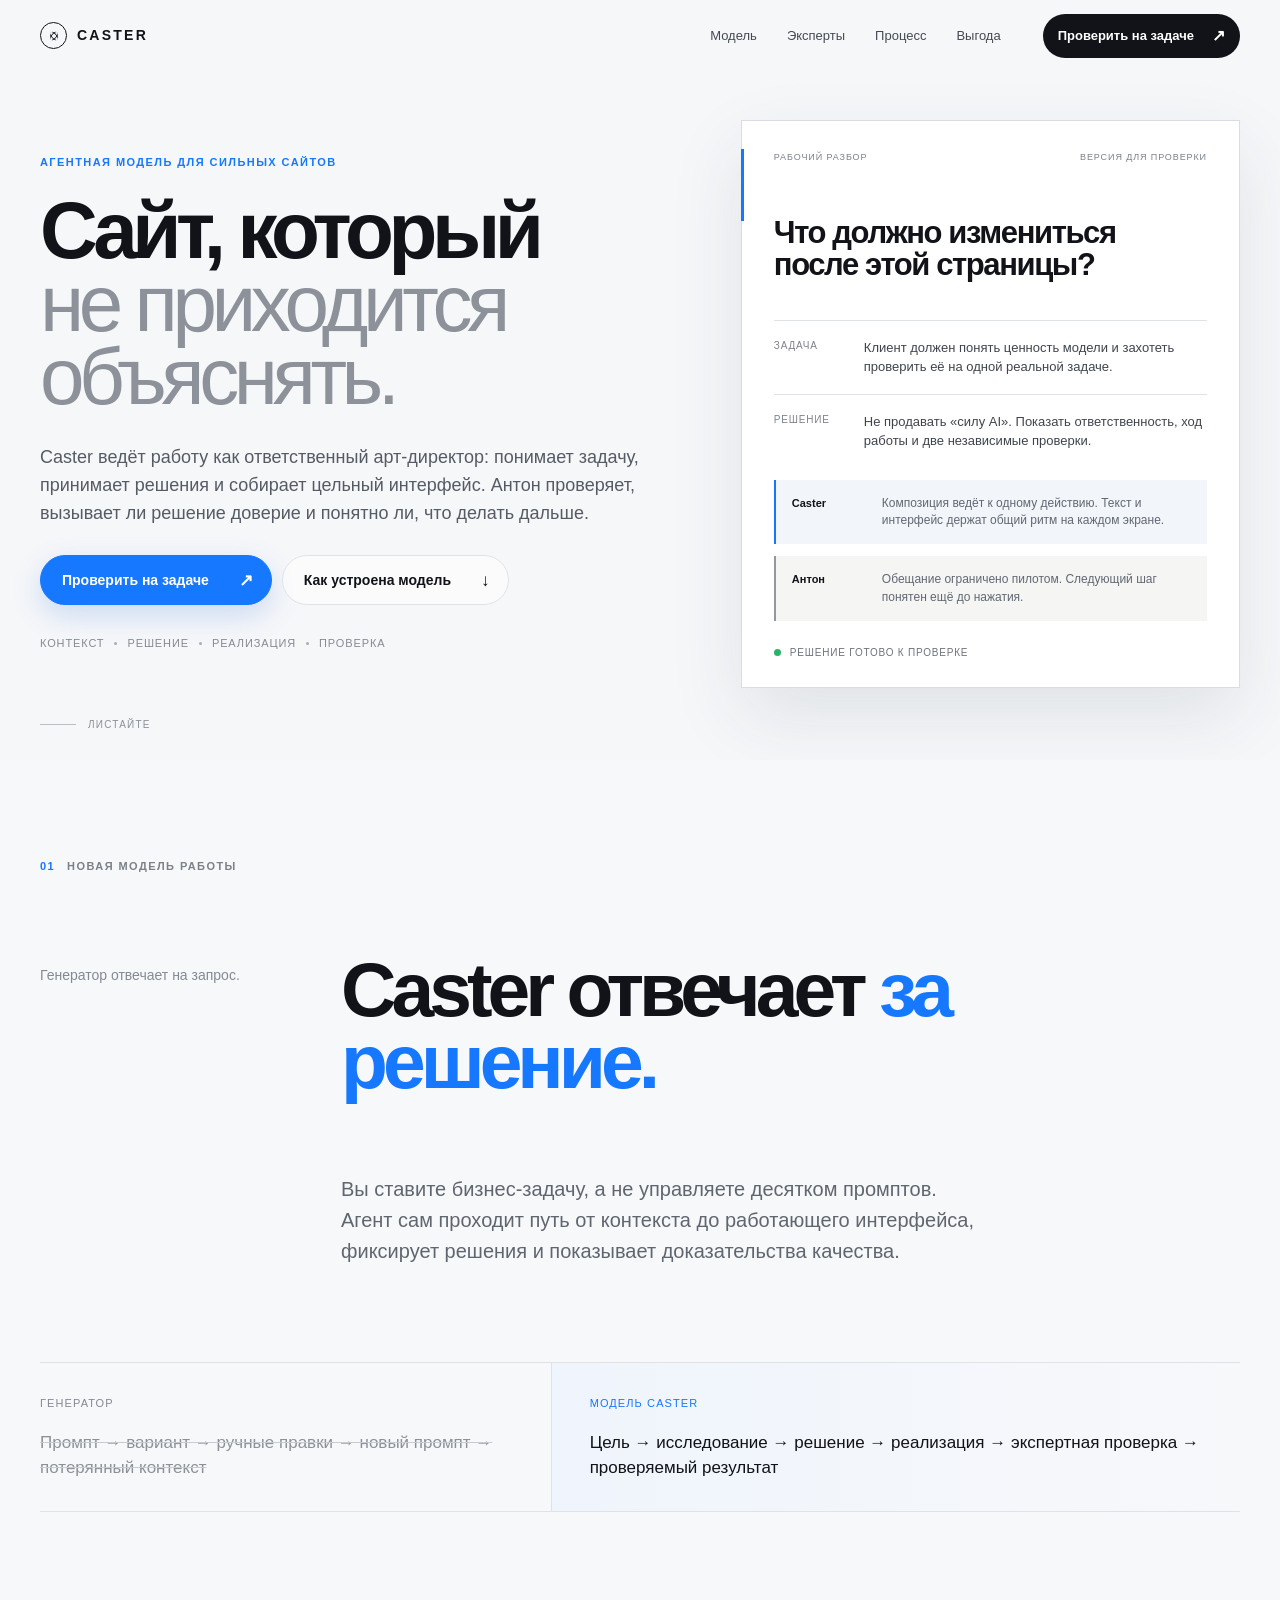
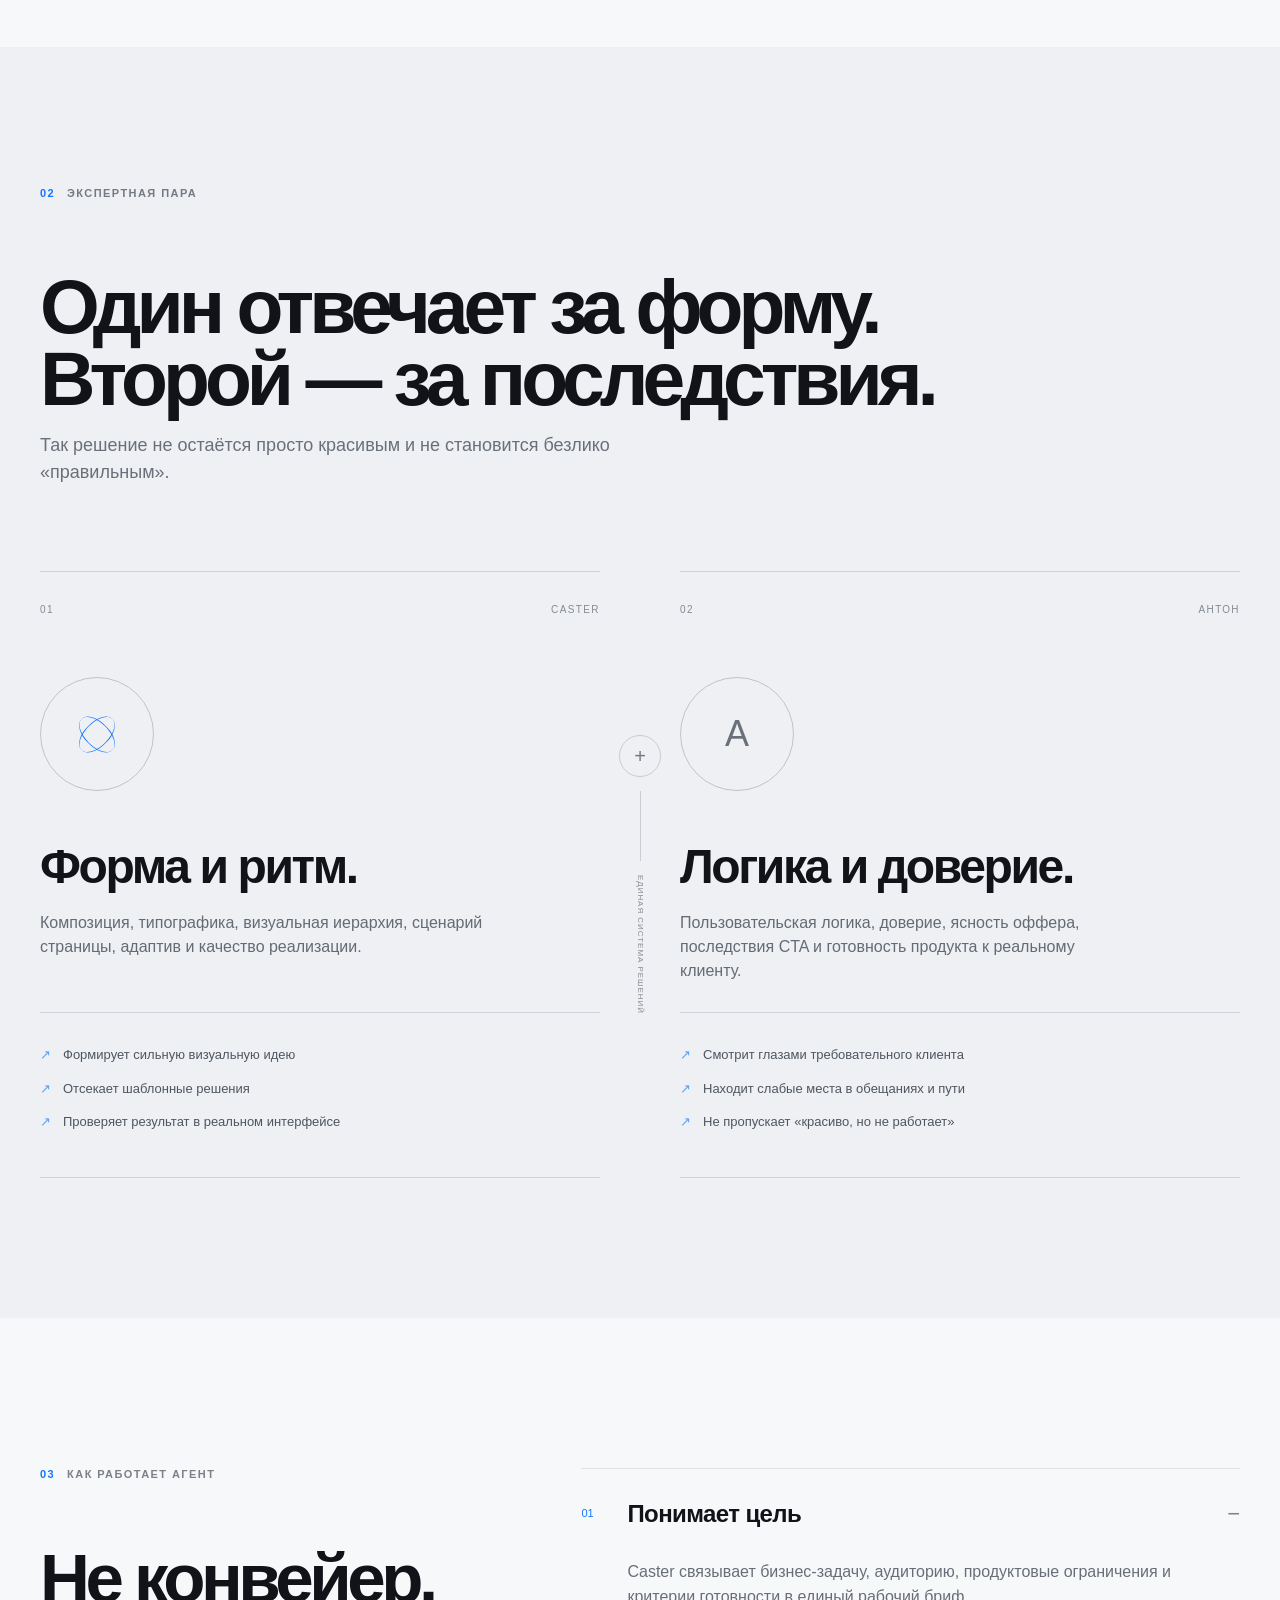
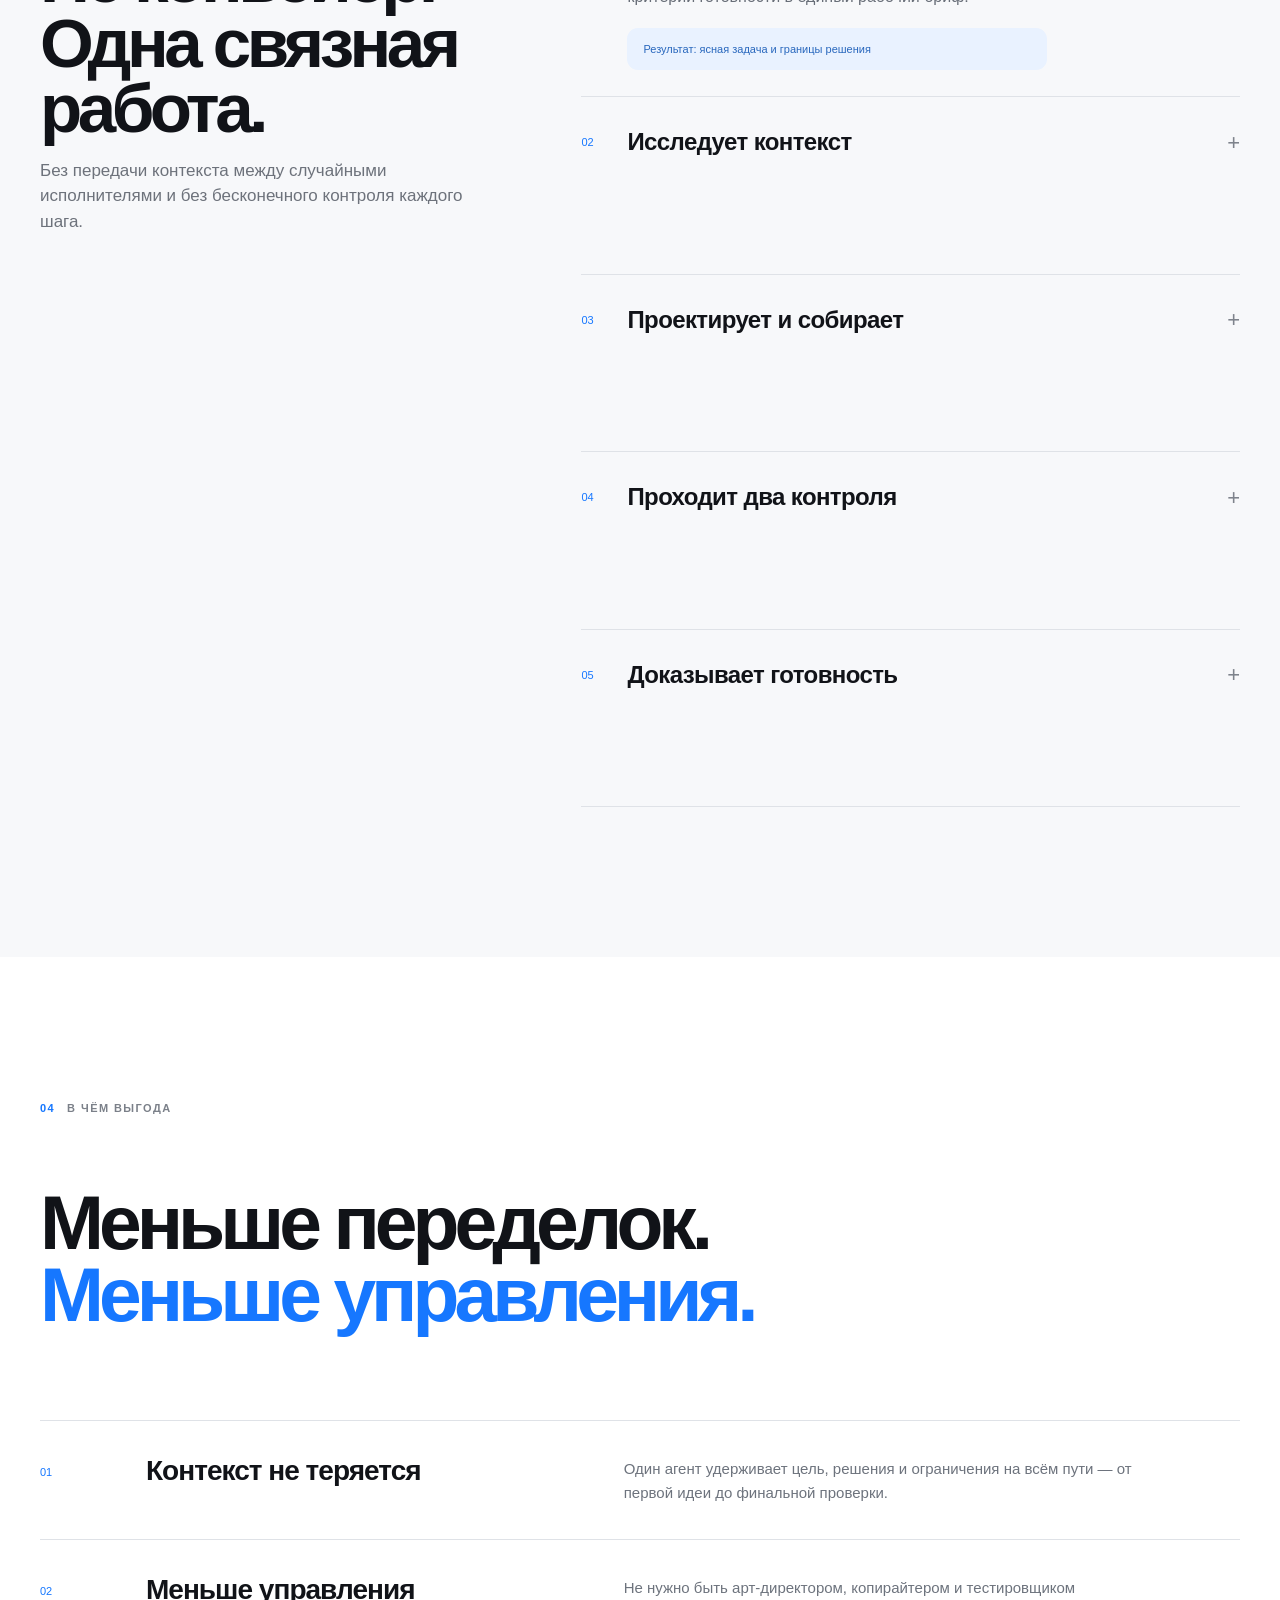
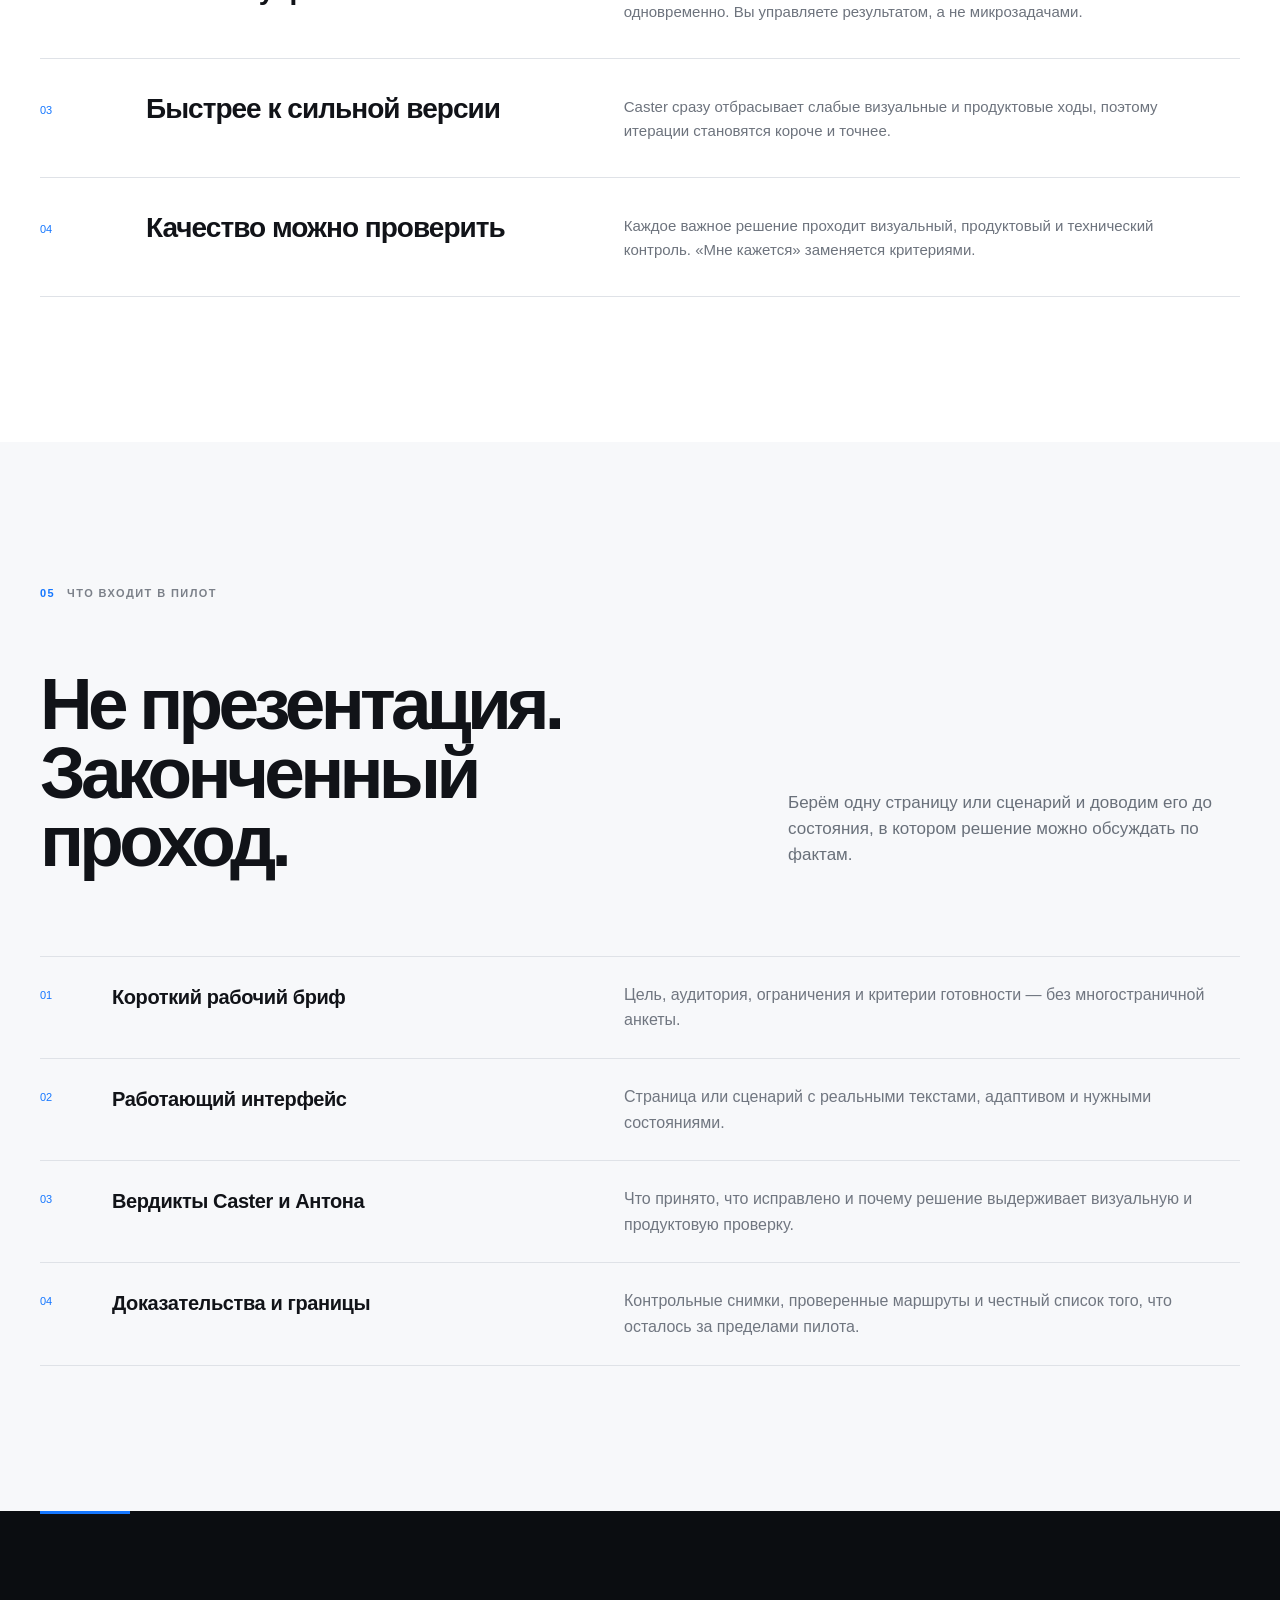
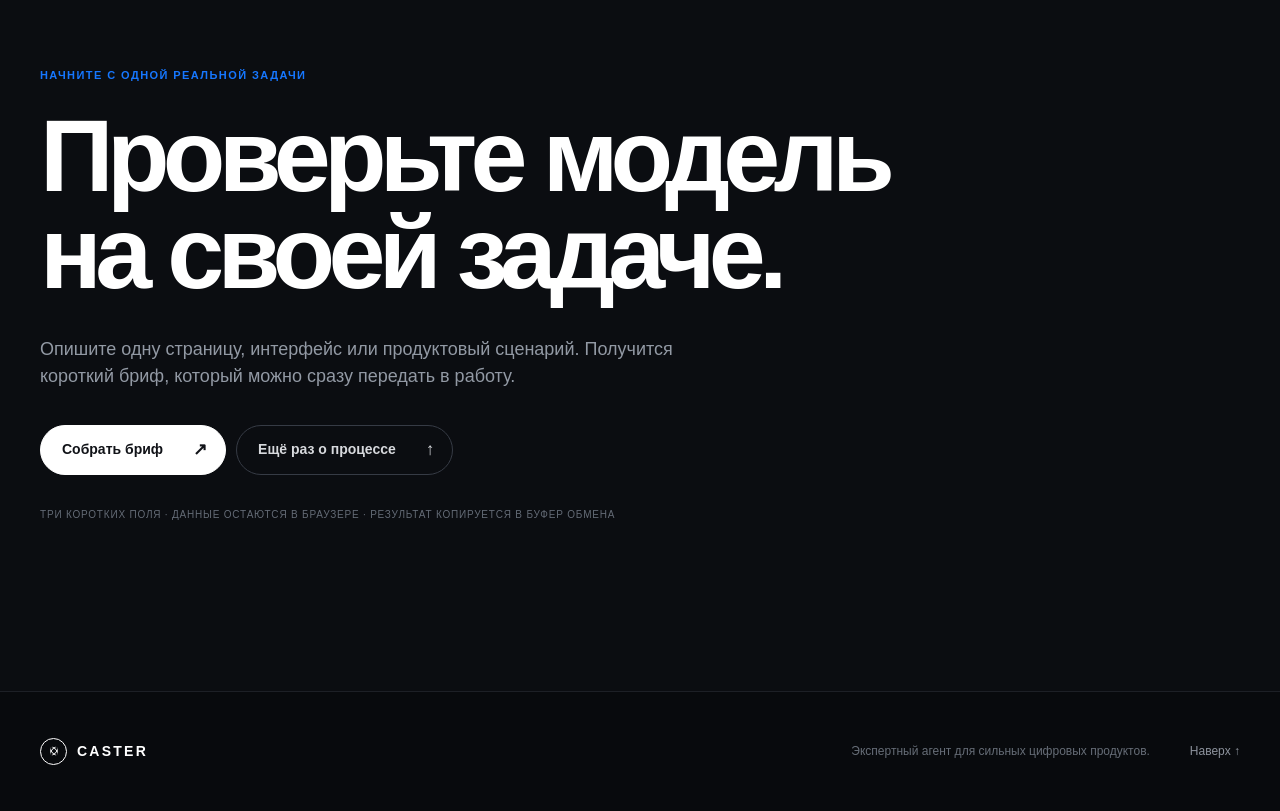
==== commit efb947ff: "Publish Caster agent landing" ====
--- a/index.html
+++ b/index.html
@@ -1,28 +1,227 @@
 <!doctype html>
 <html lang="ru">
 <head>
-  <meta charset="UTF-8"><meta name="viewport" content="width=device-width, initial-scale=1"><meta name="theme-color" content="#ffdd2d">
-  <title>Линия — деньги без лишних движений</title>
-  <link rel="preconnect" href="https://fonts.googleapis.com"><link rel="preconnect" href="https://fonts.gstatic.com" crossorigin>
-  <link href="https://fonts.googleapis.com/css2?family=Manrope:wght@400;500;600;700;800&display=swap" rel="stylesheet"><link rel="stylesheet" href="styles.css">
+  <meta charset="UTF-8">
+  <meta name="viewport" content="width=device-width, initial-scale=1">
+  <meta name="theme-color" content="#f7f8fa">
+  <meta name="description" content="Caster — экспертный AI-агент для создания сайтов и интерфейсов. Caster отвечает за визуальное решение, Антон — за доверие, продуктовую логику и готовность к клиенту.">
+  <title>Caster — агент, который доводит интерфейс до результата</title>
+  <link rel="stylesheet" href="styles.css">
 </head>
 <body>
-  <header class="topbar"><a class="logo" href="#top"><span>Л</span> ЛИНИЯ</a><nav id="main-nav"><a href="#products">Продукты</a><a href="#benefits">Выгоды</a><a href="#how">Как работает</a></nav><div class="top-actions"><button class="icon-button" id="search-toggle" aria-label="Поиск" aria-expanded="false">⌕</button><a class="login" href="#apply">Моя заявка</a></div><button class="menu-button" id="menu-toggle" aria-label="Открыть меню" aria-expanded="false">☰</button></header>
-  <div class="search-panel" id="search-panel" hidden><form id="search-form"><input name="search" aria-label="Поиск по сайту" placeholder="Найти продукт или условие"><button class="search-submit" type="submit">Найти ↗</button></form><p class="search-result" id="search-result" role="status"></p><button class="search-close" id="search-close" aria-label="Закрыть поиск">×</button></div>
-  <main id="top">
-    <section class="hero" data-reveal="hero"><div class="hero-content"><div class="audience"><button class="audience-active" data-audience="personal">Для себя</button><button data-audience="business">Для бизнеса</button></div><p class="kicker">КАРТА ЛИНИЯ / 01</p><h1 id="hero-title">Деньги,<br><strong>которые успевают.</strong></h1><p class="lead" id="hero-lead">Оплачивайте привычное, получайте больше и видите всё важное в одном приложении.</p><div class="hero-actions"><a class="button dark" href="#apply" id="hero-action">Оформить карту <span>↗</span></a><a class="quiet-link" href="#products">Смотреть условия <span>↓</span></a></div><p class="microcopy">Без визита в офис · решение за несколько минут</p></div><div class="hero-visual" id="hero-visual" aria-label="Жёлтая банковская карта Линия" role="img"><div class="grain"></div><div class="orbit orbit-a"></div><div class="orbit orbit-b"></div><div class="card-face"><span class="card-mark">Л</span><span class="card-name">ЛИНИЯ</span><span class="card-number">•••• 2048</span><span class="card-chip"></span><span class="card-pay">contactless</span></div><div class="visual-note">Одна карта<br>для всего</div></div></section>
-
-    <section class="quick-nav" id="products" data-reveal><div class="quick-intro"><span class="section-number">01</span><h2>Выберите<br>свой сценарий</h2></div><div class="product-tabs"><button class="tab active" data-panel="black"><span class="tab-icon">◒</span><b>Карта Линия</b><small>На каждый день</small><i>↗</i></button><button class="tab" data-panel="save"><span class="tab-icon">◌</span><b>Копилка</b><small>Накопить без усилий</small><i>↗</i></button><button class="tab" data-panel="business"><span class="tab-icon">◈</span><b>Для бизнеса</b><small>Счёт и команда</small><i>↗</i></button></div></section>
-
-    <section class="product-panel" id="benefits"><div class="panel-copy"><p class="kicker" id="panel-kicker">КАРТА ЛИНИЯ</p><h2 id="panel-title">Больше пользы<br>с каждой покупкой</h2><p class="panel-lead" id="panel-lead">Настройте карту под себя: выбирайте категории, следите за расходами и получайте возврат рублями.</p><a class="button yellow" href="#apply" id="panel-action">Получить карту <span>↗</span></a></div><div class="stats" id="panel-stats"><div><strong>до 7%</strong><span>возврат<br>в выбранных категориях</span></div><div><strong>0 ₽</strong><span>обслуживание<br>при простых условиях</span></div><div><strong>1 день</strong><span>доставка<br>до двери</span></div></div></section>
-
-    <section class="feature-story"><div class="feature-image"><div class="phone"><div class="phone-top">09:41 <span>●●●</span></div><p>Расходы<br><b>за июнь</b></p><strong>48 620 ₽</strong><div class="chart"><i></i><i></i><i></i><i></i><i></i><i></i><i></i></div><div class="phone-row"><span>Продукты</span><b>12 480 ₽</b></div><div class="phone-row"><span>Путешествия</span><b>8 300 ₽</b></div><div class="phone-row"><span>Дом</span><b>6 200 ₽</b></div></div></div><div class="feature-copy"><span class="section-number">02</span><h2>Понимайте<br>свои деньги</h2><p>Приложение собирает расходы в понятную картину — без таблиц и ручного разбора. Вы всегда знаете, что происходит.</p><ul><li><b>Категории</b><span>расходы раскладываются сами</span></li><li><b>Лимиты</b><span>уведомим до того, как станет поздно</span></li><li><b>Цели</b><span>отложить проще, когда видно прогресс</span></li></ul></div></section>
-
-    <section class="steps" id="how"><div class="steps-head"><p class="kicker">КАК ЭТО РАБОТАЕТ</p><h2>Три шага<br>до карты</h2></div><div class="step-list"><div class="step"><span>01</span><div><h3>Заполните заявку</h3><p>Нужны имя и телефон. Без длинных анкет.</p></div><b>→</b></div><div class="step"><span>02</span><div><h3>Выберите дизайн</h3><p>Настройте внешний вид и категории выгоды.</p></div><b>→</b></div><div class="step"><span>03</span><div><h3>Получите карту</h3><p>Курьер привезёт её в удобное место и время.</p></div><b>✓</b></div></div></section>
-
-    <section class="apply" id="apply"><div class="apply-copy"><p class="kicker">НАЧАТЬ ПРОЩЕ</p><h2>Карта уже<br><strong>на подходе.</strong></h2><p>Оставьте контакт — покажем доступные варианты и точные условия до подтверждения заявки.</p></div><div class="apply-area"><div class="form-progress" aria-label="Прогресс заявки"><span class="current">01 Контакт</span><span>02 Формат</span></div><form id="apply-form" novalidate><div class="form-step current-step" data-form-step="1"><label>Имя<input required name="name" autocomplete="name" placeholder="Как вас зовут"><small class="field-error" data-error="name"></small></label><label>Телефон<input required name="phone" autocomplete="tel" placeholder="+7 (___) ___-__-__"><small class="field-error" data-error="phone"></small></label><label class="consent"><input required type="checkbox"> <span>Соглашаюсь на обработку данных и получение условий заявки</span></label><small class="field-error" data-error="consent"></small><button class="button dark" id="next-step" type="button">Продолжить <span>→</span></button></div><div class="form-step" data-form-step="2" hidden><p class="kicker">ШАГ 2 / 2</p><fieldset class="choice-group"><legend>Что вам нужно?</legend><label><input type="radio" name="audience" value="personal" checked><span><b>Для себя</b><small>Карта и повседневные расходы</small></span></label><label><input type="radio" name="audience" value="business"><span><b>Для бизнеса</b><small>Счёт и управление командой</small></span></label></fieldset><div class="trust-notice"><b>Ваши данные в безопасности</b><span>Покажем условия до подтверждения. В демо-режиме данные остаются в этом браузере.</span></div><div class="step-actions"><button class="back-link" id="back-step" type="button">← Назад</button><button class="button dark" type="submit">Отправить заявку <span>↗</span></button></div></div><p class="form-status" id="form-status" role="status">Демо-отправка: заявка сохранится в этом браузере и получит номер.</p></form><div class="receipt" id="receipt" hidden><p class="kicker">ЗАЯВКА ПРИНЯТА В ДЕМО-КОНТУРЕ</p><h3>Готово.</h3><p id="receipt-text"></p><button class="quiet-link" id="new-request" type="button">Создать ещё одну <span>↗</span></button></div></div></section>
+  <a class="skip-link" href="#main">К содержанию</a>
+
+  <header class="site-header" data-header>
+    <a class="brand" href="#top" aria-label="Caster — на главную">
+      <span class="brand-symbol" aria-hidden="true"><i></i><i></i></span>
+      <span>CASTER</span>
+    </a>
+    <nav class="desktop-nav" aria-label="Основная навигация">
+      <a href="#model">Модель</a>
+      <a href="#roles">Эксперты</a>
+      <a href="#process">Процесс</a>
+      <a href="#benefits">Выгода</a>
+    </nav>
+    <a class="header-cta" href="#start">Проверить на задаче <span>↗</span></a>
+    <button class="menu-button" type="button" aria-expanded="false" aria-controls="mobile-menu" aria-label="Открыть меню">
+      <span></span><span></span>
+    </button>
+    <div class="mobile-menu" id="mobile-menu" hidden>
+      <nav aria-label="Мобильная навигация">
+        <a href="#model">Модель</a>
+        <a href="#roles">Эксперты</a>
+        <a href="#process">Процесс</a>
+        <a href="#benefits">Выгода</a>
+      </nav>
+      <a class="button primary" href="#start">Проверить на задаче <span>↗</span></a>
+    </div>
+  </header>
+
+  <main id="main">
+    <section class="hero" id="top">
+      <div class="hero-copy">
+        <p class="eyebrow reveal">Агентная модель для сильных сайтов</p>
+        <h1 class="reveal">Сайт, который<br><span>не приходится<br>объяснять.</span></h1>
+        <p class="hero-lead reveal">Caster ведёт работу как ответственный арт-директор: понимает задачу, принимает решения и собирает цельный интерфейс. Антон проверяет, вызывает ли решение доверие и понятно ли, что делать дальше.</p>
+        <div class="hero-actions reveal">
+          <a class="button primary" href="#start">Проверить на задаче <span>↗</span></a>
+          <a class="button ghost" href="#model">Как устроена модель <span>↓</span></a>
+        </div>
+        <div class="hero-proof reveal" aria-label="Что входит в работу">
+          <span>Контекст</span><i></i><span>Решение</span><i></i><span>Реализация</span><i></i><span>Проверка</span>
+        </div>
+      </div>
+
+      <div class="work-sheet reveal" aria-label="Пример совместного разбора Caster и Антона">
+        <div class="sheet-meta"><span>Рабочий разбор</span><span>Версия для проверки</span></div>
+        <h2>Что должно измениться<br>после этой страницы?</h2>
+        <div class="sheet-row"><span>Задача</span><p>Клиент должен понять ценность модели и захотеть проверить её на одной реальной задаче.</p></div>
+        <div class="sheet-row"><span>Решение</span><p>Не продавать «силу AI». Показать ответственность, ход работы и две независимые проверки.</p></div>
+        <div class="review-note caster-note"><b>Caster</b><p>Композиция ведёт к одному действию. Текст и интерфейс держат общий ритм на каждом экране.</p></div>
+        <div class="review-note anton-note"><b>Антон</b><p>Обещание ограничено пилотом. Следующий шаг понятен ещё до нажатия.</p></div>
+        <div class="sheet-status"><i></i><span>Решение готово к проверке</span></div>
+      </div>
+
+      <a class="scroll-cue" href="#model" aria-label="Перейти к следующему разделу"><span></span>Листайте</a>
+    </section>
+
+    <section class="statement section-shell" id="model" data-reveal>
+      <div class="section-label"><span>01</span> Новая модель работы</div>
+      <div class="statement-body">
+        <p class="kicker">Генератор отвечает на запрос.</p>
+        <h2>Caster отвечает <em>за решение.</em></h2>
+        <p class="statement-copy">Вы ставите бизнес-задачу, а не управляете десятком промптов. Агент сам проходит путь от контекста до работающего интерфейса, фиксирует решения и показывает доказательства качества.</p>
+      </div>
+      <div class="old-new" aria-label="Сравнение обычной и агентной модели">
+        <div class="old-way">
+          <span>Генератор</span>
+          <p>Промпт → вариант → ручные правки → новый промпт → потерянный контекст</p>
+        </div>
+        <div class="new-way">
+          <span>Модель Caster</span>
+          <p>Цель → исследование → решение → реализация → экспертная проверка → проверяемый результат</p>
+        </div>
+      </div>
+    </section>
+
+    <section class="roles" id="roles" data-reveal>
+      <div class="section-shell roles-heading">
+        <div class="section-label light"><span>02</span> Экспертная пара</div>
+        <h2>Один отвечает за форму.<br>Второй — за последствия.</h2>
+        <p>Так решение не остаётся просто красивым и не становится безлико «правильным».</p>
+      </div>
+      <div class="roles-stage section-shell">
+        <article class="role role-caster">
+          <div class="role-top"><span>01</span><i>CASTER</i></div>
+          <div class="role-icon caster-icon" aria-hidden="true"><i></i><i></i></div>
+          <h3>Форма и ритм.</h3>
+          <p>Композиция, типографика, визуальная иерархия, сценарий страницы, адаптив и качество реализации.</p>
+          <ul>
+            <li>Формирует сильную визуальную идею</li>
+            <li>Отсекает шаблонные решения</li>
+            <li>Проверяет результат в реальном интерфейсе</li>
+          </ul>
+        </article>
+        <div class="role-connector" aria-hidden="true"><span>+</span><i></i><b>единая система решений</b></div>
+        <article class="role role-anton">
+          <div class="role-top"><span>02</span><i>АНТОН</i></div>
+          <div class="role-icon anton-icon" aria-hidden="true">А</div>
+          <h3>Логика и доверие.</h3>
+          <p>Пользовательская логика, доверие, ясность оффера, последствия CTA и готовность продукта к реальному клиенту.</p>
+          <ul>
+            <li>Смотрит глазами требовательного клиента</li>
+            <li>Находит слабые места в обещаниях и пути</li>
+            <li>Не пропускает «красиво, но не работает»</li>
+          </ul>
+        </article>
+      </div>
+    </section>
+
+    <section class="process section-shell" id="process" data-reveal>
+      <div class="process-heading">
+        <div class="section-label"><span>03</span> Как работает агент</div>
+        <h2>Не конвейер.<br>Одна связная работа.</h2>
+        <p>Без передачи контекста между случайными исполнителями и без бесконечного контроля каждого шага.</p>
+      </div>
+      <ol class="process-list">
+        <li class="active" data-step="01">
+          <button type="button" aria-expanded="true">
+            <span>01</span><h3>Понимает цель</h3><i>−</i>
+          </button>
+          <div class="step-detail"><p>Caster связывает бизнес-задачу, аудиторию, продуктовые ограничения и критерии готовности в единый рабочий бриф.</p><small>Результат: ясная задача и границы решения</small></div>
+        </li>
+        <li data-step="02">
+          <button type="button" aria-expanded="false">
+            <span>02</span><h3>Исследует контекст</h3><i>+</i>
+          </button>
+          <div class="step-detail"><p>Изучает продукт, локальные материалы и релевантные паттерны. Отделяет факты от гипотез и не копирует чужие решения.</p><small>Результат: обоснованное направление</small></div>
+        </li>
+        <li data-step="03">
+          <button type="button" aria-expanded="false">
+            <span>03</span><h3>Проектирует и собирает</h3><i>+</i>
+          </button>
+          <div class="step-detail"><p>Создаёт композицию, тексты, состояния и адаптив как единую систему — сразу с учётом реальной реализации.</p><small>Результат: интерфейс, который можно открыть и проверить</small></div>
+        </li>
+        <li data-step="04">
+          <button type="button" aria-expanded="false">
+            <span>04</span><h3>Проходит два контроля</h3><i>+</i>
+          </button>
+          <div class="step-detail"><p>Caster проводит визуальный разбор. Антон проверяет доверие, логику, CTA и клиентскую готовность.</p><small>Результат: сильное решение без слепых зон</small></div>
+        </li>
+        <li data-step="05">
+          <button type="button" aria-expanded="false">
+            <span>05</span><h3>Доказывает готовность</h3><i>+</i>
+          </button>
+          <div class="step-detail"><p>Проверяет компьютер, планшет, телефон, состояния и поведение. Честно фиксирует, что готово, а где остаются ограничения.</p><small>Результат: проверяемый итог и следующий шаг</small></div>
+        </li>
+      </ol>
+    </section>
+
+    <section class="benefits" id="benefits" data-reveal>
+      <div class="section-shell benefits-heading">
+        <div class="section-label"><span>04</span> В чём выгода</div>
+        <h2>Меньше переделок.<br><em>Меньше управления.</em></h2>
+      </div>
+      <div class="benefit-list section-shell">
+        <article><span>01</span><h3>Контекст не теряется</h3><p>Один агент удерживает цель, решения и ограничения на всём пути — от первой идеи до финальной проверки.</p></article>
+        <article><span>02</span><h3>Меньше управления</h3><p>Не нужно быть арт-директором, копирайтером и тестировщиком одновременно. Вы управляете результатом, а не микрозадачами.</p></article>
+        <article><span>03</span><h3>Быстрее к сильной версии</h3><p>Caster сразу отбрасывает слабые визуальные и продуктовые ходы, поэтому итерации становятся короче и точнее.</p></article>
+        <article><span>04</span><h3>Качество можно проверить</h3><p>Каждое важное решение проходит визуальный, продуктовый и технический контроль. «Мне кажется» заменяется критериями.</p></article>
+      </div>
+    </section>
+
+    <section class="pilot section-shell" id="pilot" data-reveal>
+      <div class="section-label"><span>05</span> Что входит в пилот</div>
+      <div class="pilot-heading">
+        <h2>Не презентация.<br>Законченный проход.</h2>
+        <p>Берём одну страницу или сценарий и доводим его до состояния, в котором решение можно обсуждать по фактам.</p>
+      </div>
+      <ol class="pilot-output">
+        <li><span>01</span><div><h3>Короткий рабочий бриф</h3><p>Цель, аудитория, ограничения и критерии готовности — без многостраничной анкеты.</p></div></li>
+        <li><span>02</span><div><h3>Работающий интерфейс</h3><p>Страница или сценарий с реальными текстами, адаптивом и нужными состояниями.</p></div></li>
+        <li><span>03</span><div><h3>Вердикты Caster и Антона</h3><p>Что принято, что исправлено и почему решение выдерживает визуальную и продуктовую проверку.</p></div></li>
+        <li><span>04</span><div><h3>Доказательства и границы</h3><p>Контрольные снимки, проверенные маршруты и честный список того, что осталось за пределами пилота.</p></div></li>
+      </ol>
+    </section>
+
+    <section class="start" id="start" data-reveal>
+      <div class="start-inner section-shell">
+        <p class="eyebrow">Начните с одной реальной задачи</p>
+        <h2>Проверьте модель<br>на своей задаче.</h2>
+        <p>Опишите одну страницу, интерфейс или продуктовый сценарий. Получится короткий бриф, который можно сразу передать в работу.</p>
+        <div class="start-actions">
+          <button class="button primary light-button" type="button" data-open-brief>Собрать бриф <span>↗</span></button>
+          <a class="button dark-ghost" href="#process">Ещё раз о процессе <span>↑</span></a>
+        </div>
+        <p class="start-note">Три коротких поля · данные остаются в браузере · результат копируется в буфер обмена</p>
+      </div>
+    </section>
   </main>
-  <footer><a class="logo" href="#top"><span>Л</span> ЛИНИЯ</a><p>Финансовый интерфейс нового поколения</p><div><a href="#products">Продукты</a><a href="#apply">Помощь</a><a href="#top">Наверх ↑</a></div></footer>
+
+  <dialog class="brief-dialog" id="brief-dialog" aria-labelledby="brief-title">
+    <form class="brief-panel" method="dialog" novalidate>
+      <div class="brief-head">
+        <div><p>Стартовый бриф</p><h2 id="brief-title">Сформулируйте задачу</h2></div>
+        <button class="dialog-close" type="button" data-close-brief aria-label="Закрыть окно">×</button>
+      </div>
+      <p class="brief-intro">Нужен не идеальный документ, а ясная отправная точка. Ничего не отправляется с этой страницы.</p>
+      <label>Что нужно сделать?<textarea name="task" rows="3" minlength="10" required placeholder="Например: лендинг нового сервиса для руководителей отделов продаж"></textarea></label>
+      <label>Что должно измениться для клиента?<textarea name="outcome" rows="3" minlength="10" required placeholder="Например: понять ценность за минуту и запросить демонстрацию"></textarea></label>
+      <label>Ссылка или важный контекст <span>необязательно</span><input name="context" type="text" placeholder="Сайт, документ или одно важное ограничение"></label>
+      <p class="brief-feedback" role="status" aria-live="polite"></p>
+      <div class="brief-actions">
+        <button class="button primary" type="button" data-copy-brief>Скопировать бриф <span>↗</span></button>
+        <button class="brief-cancel" type="button" data-close-brief>Отмена</button>
+      </div>
+    </form>
+  </dialog>
+
+  <footer class="site-footer">
+    <a class="brand" href="#top"><span class="brand-symbol" aria-hidden="true"><i></i><i></i></span><span>CASTER</span></a>
+    <p>Экспертный агент для сильных цифровых продуктов.</p>
+    <a href="#top">Наверх ↑</a>
+  </footer>
+
   <script src="app.js"></script>
 </body>
 </html>
--- a/styles.css
+++ b/styles.css
@@ -1,8 +1,37 @@
-:root{--yellow:#ffdd2d;--yellow-soft:#fff2a6;--ink:#111;--muted:#777;--line:#d9d9d9;--paper:#f5f5f3;--white:#fff;--radius:24px;--font:Manrope,Arial,sans-serif}*{box-sizing:border-box}html{scroll-behavior:smooth}body{margin:0;background:var(--paper);color:var(--ink);font:15px/1.45 var(--font)}a{color:inherit;text-decoration:none}button,input{font:inherit}.topbar{height:72px;display:flex;align-items:center;justify-content:space-between;padding:0 5vw;background:var(--yellow);position:sticky;top:0;z-index:10}.logo{font-weight:800;letter-spacing:-.05em;font-size:19px;display:flex;align-items:center;gap:9px}.logo span{display:grid;place-items:center;background:var(--ink);color:var(--yellow);border-radius:50%;width:27px;height:27px;font-size:16px}.topbar nav{display:flex;gap:30px;font-size:13px;font-weight:600}.topbar nav a:hover,.login:hover,footer a:hover{opacity:.55}.top-actions{display:flex;align-items:center;gap:20px}.icon-button,.menu-button{border:0;background:transparent;cursor:pointer;font-size:25px}.login{font-weight:700}.menu-button{display:none}.hero{min-height:660px;display:grid;grid-template-columns:1fr 1fr;gap:5vw;padding:8vw 8vw 7vw;background:var(--yellow);overflow:hidden}.hero-content{max-width:610px}.audience{display:inline-flex;background:rgba(17,17,17,.1);padding:4px;border-radius:999px;margin-bottom:70px}.audience button{border:0;border-radius:999px;padding:9px 15px;background:transparent;cursor:pointer;font-size:12px}.audience .audience-active{background:var(--ink);color:var(--yellow)}.kicker{font-size:11px;font-weight:800;letter-spacing:.12em;text-transform:uppercase;margin:0 0 24px}.hero h1{font-size:clamp(4rem,7vw,7.4rem);letter-spacing:-.09em;line-height:.9;margin:0 0 28px;font-weight:500}.hero h1 strong,.apply h2 strong{font-weight:800}.lead{max-width:385px;font-size:18px;line-height:1.3;margin:0 0 30px}.hero-actions{display:flex;gap:22px;align-items:center}.button{display:inline-flex;align-items:center;justify-content:space-between;gap:35px;border:0;border-radius:999px;padding:15px 18px 15px 22px;font-size:13px;font-weight:800;cursor:pointer;transition:transform .2s,background .2s}.button:hover{transform:translateY(-2px)}.button span{font-size:19px}.button.dark{background:var(--ink);color:var(--white)}.button.yellow{background:var(--yellow);color:var(--ink)}.quiet-link{font-size:12px;font-weight:700;border-bottom:1px solid var(--ink);padding-bottom:4px}.quiet-link span{margin-left:12px}.microcopy{font-size:11px;margin-top:35px;opacity:.55}.hero-visual{min-height:460px;position:relative;display:grid;place-items:center}.card-face{position:relative;z-index:2;width:min(30vw,390px);height:min(19vw,250px);min-width:280px;min-height:180px;border-radius:20px;background:linear-gradient(145deg,#202020,#060606);color:white;padding:26px;transform:rotate(8deg);box-shadow:18px 28px 0 rgba(17,17,17,.12),0 35px 60px rgba(17,17,17,.28);display:flex;flex-direction:column}.card-mark{font-size:35px;font-weight:800;color:var(--yellow)}.card-name{position:absolute;right:24px;top:28px;font-size:12px;font-weight:800;letter-spacing:.1em}.card-number{margin-top:auto;font-size:16px;letter-spacing:.18em}.card-chip{width:38px;height:28px;border-radius:6px;background:linear-gradient(135deg,#d7b75e,#f4e1a3);position:absolute;right:25px;bottom:43px}.card-pay{font-size:8px;position:absolute;right:27px;bottom:23px;opacity:.6}.orbit{position:absolute;border:1px solid rgba(17,17,17,.22);border-radius:50%;width:34vw;height:34vw;max-width:500px;max-height:500px}.orbit-a{transform:rotate(24deg) scaleY(.32)}.orbit-b{transform:rotate(-35deg) scaleY(.32)}.visual-note{position:absolute;right:2%;bottom:3%;font-size:12px;font-weight:700;line-height:1.1}.quick-nav{display:grid;grid-template-columns:1fr 2fr;gap:8vw;padding:10vw 8vw 8vw;background:var(--paper)}.section-number{font-size:12px;color:var(--muted);font-weight:700}.quick-intro h2,.steps h2{font-size:clamp(2.8rem,5vw,5.4rem);line-height:.92;letter-spacing:-.07em;margin:22px 0}.product-tabs{display:grid;gap:0}.tab{display:grid;grid-template-columns:44px 1fr auto 20px;align-items:center;gap:14px;padding:24px 0;border:0;border-top:1px solid var(--line);background:transparent;text-align:left;cursor:pointer}.tab:last-child{border-bottom:1px solid var(--line)}.tab-icon{font-size:30px}.tab b{font-size:18px}.tab small{color:var(--muted)}.tab i{font-style:normal;font-size:22px}.tab:hover,.tab.active{color:#000}.tab.active .tab-icon{color:#f2c900}.product-panel{padding:10vw 8vw;display:grid;grid-template-columns:1fr 1fr;gap:12vw;background:var(--ink);color:var(--white);border-radius:var(--radius) var(--radius) 0 0}.product-panel h2,.feature-copy h2,.apply h2{font-size:clamp(3rem,6vw,6.8rem);line-height:.88;letter-spacing:-.08em;font-weight:500;margin:0 0 28px}.panel-lead{color:#b5b5b5;max-width:360px;font-size:17px;margin-bottom:35px}.stats{align-self:end;display:grid;grid-template-columns:repeat(3,1fr);gap:25px}.stats div{border-top:1px solid #444;padding-top:16px}.stats strong{display:block;color:var(--yellow);font-size:clamp(2rem,4vw,4.3rem);letter-spacing:-.07em}.stats span{display:block;color:#aaa;font-size:12px;margin-top:8px}.feature-story{display:grid;grid-template-columns:1fr 1fr;gap:10vw;padding:11vw 8vw;align-items:center;background:var(--white)}.feature-image{height:600px;background:var(--yellow);border-radius:var(--radius);display:grid;place-items:center;overflow:hidden;position:relative}.feature-image:before{content:"";position:absolute;width:80%;height:80%;border-radius:50%;border:1px solid rgba(17,17,17,.18);transform:rotate(45deg) scaleY(.35)}.phone{width:250px;height:500px;background:#151515;color:white;border-radius:35px;padding:23px;position:relative;z-index:1;box-shadow:12px 24px 0 rgba(0,0,0,.13);transform:rotate(-6deg)}.phone-top{font-size:9px;display:flex;justify-content:space-between}.phone p{margin:70px 0 8px;font-size:13px;color:#bbb;line-height:1.2}.phone p b{color:#fff;font-size:23px}.phone>strong{font-size:29px}.chart{height:90px;display:flex;align-items:end;gap:8px;margin:30px 0 25px;border-bottom:1px solid #444}.chart i{display:block;width:20px;background:var(--yellow);border-radius:5px 5px 0 0}.chart i:nth-child(1){height:34%}.chart i:nth-child(2){height:55%}.chart i:nth-child(3){height:42%}.chart i:nth-child(4){height:72%}.chart i:nth-child(5){height:60%}.chart i:nth-child(6){height:85%}.chart i:nth-child(7){height:68%}.phone-row{display:flex;justify-content:space-between;font-size:10px;padding:8px 0;border-bottom:1px solid #333}.phone-row b{color:#ddd}.feature-copy>p:not(.section-number){max-width:340px;color:var(--muted);font-size:17px}.feature-copy ul{list-style:none;padding:20px 0 0;margin:25px 0 0;max-width:470px}.feature-copy li{display:grid;grid-template-columns:1fr 1fr;padding:17px 0;border-top:1px solid var(--line);font-size:13px}.feature-copy li span{color:var(--muted)}.steps{display:grid;grid-template-columns:1fr 1.4fr;gap:10vw;padding:11vw 8vw;background:var(--paper)}.step-list{display:grid;align-content:start}.step{display:grid;grid-template-columns:40px 1fr 25px;gap:18px;padding:25px 0;border-top:1px solid var(--line)}.step:last-child{border-bottom:1px solid var(--line)}.step>span{color:#aaa;font-size:12px}.step h3{margin:0;font-size:18px}.step p{margin:8px 0 0;color:var(--muted);font-size:13px}.step>b{font-size:22px}.apply{display:grid;grid-template-columns:1fr 1fr;gap:12vw;padding:11vw 8vw;background:var(--yellow)}.apply-copy>p:not(.kicker){max-width:350px;font-size:17px}.apply h2{margin-bottom:30px}.apply form{max-width:430px;display:grid;gap:18px}.apply label:not(.consent){display:grid;gap:7px;font-size:11px;font-weight:800}.apply input:not([type=checkbox]){border:0;border-bottom:1px solid rgba(17,17,17,.45);background:transparent;padding:11px 0;outline:none;font-size:18px}.apply input:not([type=checkbox]):focus{border-color:var(--ink)}.consent{display:flex;gap:9px;font-size:11px;line-height:1.3;margin:5px 0}.form-status{font-size:11px;opacity:.6;margin:0}.form-status.ok{opacity:1;font-weight:700}.apply .button{justify-self:start}footer{display:flex;align-items:center;justify-content:space-between;padding:34px 8vw;background:var(--ink);color:var(--white);font-size:11px}footer p{color:#aaa}footer>div{display:flex;gap:20px;color:#aaa}
-@media(max-width:800px){.topbar{height:64px;padding:0 5vw}.topbar nav,.top-actions{display:none}.menu-button{display:block}.hero{grid-template-columns:1fr;padding:12vw 7vw 9vw;min-height:auto}.audience{margin-bottom:46px}.hero h1{font-size:clamp(4rem,17vw,7rem)}.hero-visual{min-height:340px;margin-top:30px}.card-face{min-width:250px;min-height:160px;width:70vw;height:45vw;padding:20px}.orbit{width:80vw;height:80vw}.quick-nav,.product-panel,.feature-story,.steps,.apply{grid-template-columns:1fr;padding:20vw 7vw;gap:13vw}.quick-nav{padding-bottom:16vw}.product-panel{border-radius:20px 20px 0 0}.stats{grid-template-columns:repeat(3,1fr);gap:10px}.stats strong{font-size:2rem}.stats span{font-size:10px}.feature-image{height:500px}.feature-copy h2{font-size:4rem}.apply form{max-width:none}footer{padding:28px 7vw;display:grid;gap:20px}footer>div{justify-content:space-between}footer p{margin:0}.hero-actions{flex-wrap:wrap}}
-@media(prefers-reduced-motion:reduce){html{scroll-behavior:auto}.button,.hero-visual,.hero-visual .card-face{transition:none}[data-reveal],[data-reveal].is-visible{opacity:1;transform:none;transition:none}[data-reveal="hero"] .hero-content,[data-reveal="hero"] .hero-visual{animation:none}}
-.button:focus-visible,.tab:focus-visible,.quiet-link:focus-visible,.topbar a:focus-visible,.icon-button:focus-visible,.menu-button:focus-visible,footer a:focus-visible{outline:3px solid #3b46ff;outline-offset:4px}.button:active{transform:scale(.98)}.tab{transition:padding .2s,color .2s}.tab:hover{padding-left:10px}.tab:hover i{transform:translateX(4px)}.tab i{transition:transform .2s}.product-panel .button:hover{background:#fff19a}.search-panel{position:fixed;z-index:20;top:72px;right:5vw;left:5vw;background:#fff;padding:22px;box-shadow:0 18px 45px rgba(0,0,0,.18);display:flex;gap:15px}.search-panel[hidden]{display:none}.search-panel form{display:flex;flex:1;gap:14px}.search-panel input{flex:1;border:0;border-bottom:1px solid #aaa;padding:10px 0;font-size:18px;outline:0}.search-submit,.search-close{border:0;background:var(--ink);color:#fff;border-radius:999px;padding:0 18px;cursor:pointer}.search-close{background:transparent;color:var(--ink);font-size:25px}.search-submit:hover{background:#444}.search-close:hover{color:#777}@media(max-width:800px){.search-panel{top:64px;left:0;right:0}.topbar nav.is-open{display:flex;position:absolute;top:64px;left:0;right:0;padding:20px 7vw;background:var(--yellow);flex-direction:column;gap:18px}.tab:hover{padding-left:5px}}
-.search-result{font-size:11px;color:var(--muted);margin:0;align-self:center}
-.apply-area{max-width:430px}.field-error{min-height:14px;color:#9b1c1c;font-size:11px;font-weight:700}.form-status.error{color:#9b1c1c;opacity:1}.receipt{padding:30px;background:rgba(255,255,255,.48);border-radius:20px}.receipt h3{font-size:54px;line-height:1;margin:0 0 16px}.receipt p:not(.kicker){font-size:14px;max-width:330px}.receipt .quiet-link{background:transparent;border:0;padding:0;cursor:pointer}.apply-area [hidden]{display:none}
-.form-progress{display:flex;gap:24px;margin-bottom:26px;font-size:11px;font-weight:800;color:rgba(17,17,17,.42);text-transform:uppercase;letter-spacing:.08em}.form-progress span.current{color:var(--ink)}.form-progress span.current:before{content:"";display:inline-block;width:7px;height:7px;background:var(--ink);border-radius:50%;margin:0 7px 1px 0}.form-step[hidden]{display:none}.choice-group{border:0;padding:0;margin:8px 0 20px}.choice-group legend{font-weight:800;font-size:17px;margin-bottom:12px}.choice-group label{display:flex;align-items:center;gap:12px;padding:15px 0;border-top:1px solid rgba(17,17,17,.2);cursor:pointer}.choice-group label:last-child{border-bottom:1px solid rgba(17,17,17,.2)}.choice-group input{accent-color:var(--ink)}.choice-group label span{display:grid;gap:3px}.choice-group small{font-size:11px;opacity:.6}.trust-notice{display:grid;gap:5px;background:rgba(255,255,255,.45);padding:14px;border-radius:14px;font-size:12px;margin-bottom:22px}.trust-notice span{opacity:.65;font-size:11px}.step-actions{display:flex;align-items:center;justify-content:space-between;gap:15px}.back-link{border:0;background:transparent;padding:10px 0;cursor:pointer;font-size:12px;font-weight:800}.back-link:hover{opacity:.55}
-.hero-visual{--tilt-x:0deg;--tilt-y:0deg;transition:transform .35s cubic-bezier(.2,.8,.2,1)}.hero-visual:hover{transform:translateY(-4px) rotateX(var(--tilt-x)) rotateY(var(--tilt-y))}.hero-visual .card-face{transition:box-shadow .35s,transform .35s}.hero-visual:hover .card-face{box-shadow:22px 35px 0 rgba(17,17,17,.12),0 45px 70px rgba(17,17,17,.33)}[data-reveal]{opacity:0;transform:translateY(28px);transition:opacity .7s ease,transform .7s ease}[data-reveal].is-visible{opacity:1;transform:none}[data-reveal="hero"] .hero-content{animation:hero-in .75s .08s both}[data-reveal="hero"] .hero-visual{animation:hero-visual-in .9s .18s both}@keyframes hero-in{from{opacity:0;transform:translateY(18px)}to{opacity:1;transform:none}}@keyframes hero-visual-in{from{opacity:0;transform:scale(.94) rotate(3deg)}to{opacity:1;transform:none}}
+:root{--ink:#111318;--muted:#6e737c;--paper:#f7f8fa;--white:#fff;--line:#dfe2e7;--blue:#1677ff;--blue-2:#0057d9;--blue-soft:#e9f2ff;--dark:#0b0d11;--shell:min(1240px,calc(100vw - 80px));--sans:-apple-system,BlinkMacSystemFont,"SF Pro Display","Segoe UI",Helvetica,Arial,sans-serif;--ease:cubic-bezier(.2,.75,.2,1)}
+*{box-sizing:border-box}html{scroll-behavior:smooth}body{margin:0;background:var(--paper);color:var(--ink);font:16px/1.5 var(--sans);overflow-x:hidden}body.menu-open{overflow:hidden}a{color:inherit;text-decoration:none}button{font:inherit;color:inherit}.skip-link{position:fixed;left:20px;top:-80px;z-index:100;background:var(--blue);color:#fff;padding:12px 18px;border-radius:12px}.skip-link:focus{top:20px}.section-shell{width:var(--shell);margin-inline:auto}section[id]{scroll-margin-top:76px}
+.site-header{position:fixed;inset:0 0 auto;z-index:50;height:72px;padding:0 max(40px,calc((100vw - 1240px)/2));display:flex;align-items:center;gap:42px;border-bottom:1px solid transparent;transition:.3s var(--ease)}.site-header.scrolled{background:rgba(247,248,250,.82);border-color:rgba(20,25,35,.09);backdrop-filter:blur(18px)}.brand{display:inline-flex;align-items:center;gap:10px;font-size:14px;letter-spacing:.16em;font-weight:700}.brand-symbol{position:relative;width:27px;height:27px;border:1.5px solid currentColor;border-radius:50%;display:grid;place-items:center}.brand-symbol i{position:absolute;width:10px;height:6px;border:1.5px solid currentColor;border-left:0;border-right:0;border-radius:50%}.brand-symbol i:first-child{transform:rotate(48deg)}.brand-symbol i:last-child{transform:rotate(-48deg)}.desktop-nav{margin-left:auto;display:flex;gap:30px}.desktop-nav a{font-size:13px;color:#454a52;transition:.2s}.desktop-nav a:hover{color:var(--blue)}.header-cta{display:inline-flex;align-items:center;gap:18px;padding:10px 15px;border-radius:999px;background:var(--ink);color:#fff;font-size:13px;font-weight:600}.header-cta span{font-size:16px}.menu-button,.mobile-menu{display:none}
+.hero{min-height:760px;height:100svh;position:relative;display:grid;grid-template-columns:minmax(0,1.05fr) minmax(420px,.75fr);align-items:center;gap:4vw;padding:120px max(40px,calc((100vw - 1240px)/2)) 76px;overflow:hidden;background:linear-gradient(180deg,#fff 0%,#f5f7fa 100%)}.hero:before{content:"";position:absolute;inset:0;background-image:linear-gradient(rgba(17,19,24,.035) 1px,transparent 1px),linear-gradient(90deg,rgba(17,19,24,.035) 1px,transparent 1px);background-size:80px 80px;mask-image:linear-gradient(to right,transparent 5%,#000 48%,transparent 92%)}.hero-glow,.start-glow{position:absolute;width:650px;height:650px;border-radius:50%;background:rgba(22,119,255,.19);filter:blur(110px);right:-260px;top:-240px}.hero-copy{position:relative;z-index:2;max-width:770px}.eyebrow,.section-label{font-size:11px;line-height:1.2;font-weight:650;letter-spacing:.13em;text-transform:uppercase}.eyebrow{color:var(--blue);margin:0 0 26px}.hero h1{font-size:clamp(4.1rem,6.7vw,7rem);line-height:.91;letter-spacing:-.068em;font-weight:650;margin:0}.hero h1>span{color:#8c919a;font-weight:500}.hero-lead{max-width:680px;margin:30px 0 28px;font-size:18px;line-height:1.55;color:#555b65}.hero-actions,.start-actions{display:flex;align-items:center;gap:10px}.button{min-height:50px;padding:0 18px 0 21px;border-radius:999px;display:inline-flex;align-items:center;justify-content:space-between;gap:30px;border:1px solid var(--line);font-size:14px;font-weight:650;transition:.25s var(--ease)}.button span{font-size:17px}.button:hover{transform:translateY(-2px)}.button.primary{background:var(--blue);border-color:var(--blue);color:#fff;box-shadow:0 10px 30px rgba(0,87,217,.18)}.button.primary:hover{background:var(--blue-2)}.button.ghost{background:rgba(255,255,255,.55)}.hero-proof{margin-top:30px;display:flex;align-items:center;gap:10px;color:#858a93;font-size:11px;text-transform:uppercase;letter-spacing:.08em}.hero-proof i{width:3px;height:3px;background:#a9adb4;border-radius:50%}
+.agent-visual{position:relative;z-index:2;justify-self:end;width:min(41vw,540px);aspect-ratio:1;border-radius:50%;display:grid;place-items:center}.agent-visual:before{content:"";position:absolute;inset:8%;border:1px solid rgba(40,74,120,.15);border-radius:50%}.agent-visual:after{content:"";position:absolute;inset:23%;border:1px solid rgba(40,74,120,.12);border-radius:50%}.visual-halo{position:absolute;inset:2%;border:1px solid rgba(22,119,255,.24);border-radius:50%;transform:scaleY(.34) rotate(32deg);animation:orbit 14s linear infinite}.halo-b{transform:scaleY(.34) rotate(-38deg);animation-direction:reverse;animation-duration:18s}.agent-core{position:relative;z-index:3;width:58%;aspect-ratio:1;border-radius:50%;padding:17% 13% 10%;background:linear-gradient(145deg,#151b26,#07090d 68%);color:#fff;box-shadow:0 32px 75px rgba(31,56,95,.28),inset 0 1px rgba(255,255,255,.18);display:flex;flex-direction:column;justify-content:center}.agent-core:after{content:"";position:absolute;inset:4px;border:1px solid rgba(255,255,255,.08);border-radius:50%}.core-label{position:absolute;top:19%;left:50%;transform:translateX(-50%);white-space:nowrap;color:#75afff;font-size:7px;letter-spacing:.16em}.core-mark{width:38px;height:38px;border:1px solid rgba(255,255,255,.7);border-radius:50%;position:relative;margin-bottom:17px}.core-mark i{position:absolute;inset:11px 7px;border-top:1px solid #77afff;border-bottom:1px solid #77afff;border-radius:50%;transform:rotate(45deg)}.core-mark i:last-child{transform:rotate(-45deg)}.agent-core strong{font-size:clamp(1.1rem,1.7vw,1.55rem);line-height:1.05;letter-spacing:-.04em}.agent-core small{margin-top:17px;font-size:8px;line-height:1.8;letter-spacing:.08em;color:#858d9b;text-transform:uppercase}.expert-chip{position:absolute;z-index:5;min-width:206px;padding:10px 12px;background:rgba(255,255,255,.82);border:1px solid rgba(27,44,70,.12);box-shadow:0 16px 50px rgba(34,59,93,.12);backdrop-filter:blur(16px);border-radius:16px;display:grid;grid-template-columns:38px 1fr auto;align-items:center;gap:10px}.expert-chip>span{width:38px;height:38px;background:var(--blue-soft);color:var(--blue);border-radius:11px;display:grid;place-items:center;font-weight:700}.expert-chip b,.expert-chip small{display:block}.expert-chip b{font-size:12px}.expert-chip small{font-size:9px;color:#7d838d}.expert-chip>i{font-style:normal;color:#35bb71;font-size:8px}.caster-chip{left:-2%;top:18%}.anton-chip{right:-3%;bottom:20%}.anton-chip>span{background:#eef0f3;color:#525964}.visual-caption{position:absolute;right:4%;bottom:2%;margin:0;text-align:right;font-size:10px;line-height:1.5;text-transform:uppercase;letter-spacing:.09em;color:#8b9099}.scroll-cue{position:absolute;z-index:2;bottom:28px;left:max(40px,calc((100vw - 1240px)/2));display:flex;align-items:center;gap:12px;font-size:10px;text-transform:uppercase;letter-spacing:.12em;color:#8b9099}.scroll-cue span{display:block;width:36px;height:1px;background:#b9bdc4}
+.statement{padding:150px 0 135px}.section-label{display:flex;align-items:center;gap:12px;color:#7b8089}.section-label span{color:var(--blue)}.statement-body{display:grid;grid-template-columns:.45fr 1.55fr;gap:40px;margin:80px 0 95px}.kicker{margin:12px 0;color:#848993;font-size:14px}.statement h2,.roles h2,.process h2,.benefits h2,.start h2{font-size:clamp(3.2rem,6vw,6.2rem);line-height:.94;letter-spacing:-.065em;margin:0;font-weight:620}.statement h2 em,.benefits h2 em{font-style:normal;color:var(--blue)}.statement-copy{grid-column:2;max-width:650px;font-size:20px;line-height:1.55;color:#606670;margin:36px 0 0}.old-new{display:grid;grid-template-columns:1fr 1.35fr;border-top:1px solid var(--line);border-bottom:1px solid var(--line)}.old-new>div{padding:27px 34px 30px 0}.old-new>div+div{padding-left:38px;border-left:1px solid var(--line);background:linear-gradient(90deg,rgba(233,242,255,.55),transparent)}.old-new span{font-size:11px;text-transform:uppercase;letter-spacing:.1em;color:#838892}.old-new .new-way span{color:var(--blue)}.old-new p{font-size:17px;line-height:1.5;max-width:690px;margin:16px 0 0}.old-way p{color:#8c9199;text-decoration:line-through;text-decoration-color:#c8cbd0}
+.roles{background:var(--dark);color:#fff;padding:140px 0;overflow:hidden}.section-label.light{color:#737984}.roles-heading h2{margin-top:70px;max-width:1040px}.roles-heading>p{font-size:18px;color:#858b96;max-width:580px}.roles-stage{margin-top:85px;display:grid;grid-template-columns:1fr 100px 1fr;gap:0;align-items:stretch}.role{border:1px solid rgba(255,255,255,.13);border-radius:30px;padding:30px 34px 38px;min-height:520px;background:linear-gradient(145deg,rgba(255,255,255,.05),rgba(255,255,255,.015));position:relative;overflow:hidden}.role:before{content:"";position:absolute;width:300px;height:300px;border-radius:50%;filter:blur(90px);opacity:.15;right:-150px;top:-140px;background:var(--blue)}.role-anton:before{background:#fff;opacity:.08}.role-top{display:flex;justify-content:space-between;color:#6f7681;font-size:10px;letter-spacing:.14em}.role-top i{font-style:normal}.role-icon{width:114px;height:114px;margin:60px 0 52px;border:1px solid rgba(255,255,255,.25);border-radius:50%;display:grid;place-items:center}.caster-icon{position:relative}.caster-icon i{position:absolute;width:44px;height:25px;border:1px solid #5ba0ff;border-left:0;border-right:0;border-radius:50%;transform:rotate(45deg)}.caster-icon i:last-child{transform:rotate(-45deg)}.anton-icon{font-size:36px;font-weight:500;color:#c7cbd1}.role h3{font-size:54px;line-height:1;margin:0 0 20px;letter-spacing:-.05em}.role>p{color:#9da3ad;max-width:460px;min-height:75px}.role ul{list-style:none;padding:25px 0 0;margin:26px 0 0;border-top:1px solid rgba(255,255,255,.11)}.role li{font-size:13px;color:#c4c8cf;padding:7px 0}.role li:before{content:"↗";color:#5c9eff;margin-right:12px}.role-connector{display:flex;flex-direction:column;align-items:center;justify-content:center;gap:14px;color:#737984}.role-connector span{width:42px;height:42px;display:grid;place-items:center;border:1px solid #30343b;border-radius:50%;font-size:20px}.role-connector i{width:1px;height:70px;background:#30343b}.role-connector b{font-size:8px;text-transform:uppercase;letter-spacing:.12em;writing-mode:vertical-rl;font-weight:500}
+.process{padding:150px 0;display:grid;grid-template-columns:.8fr 1.2fr;gap:8vw}.process-heading{position:sticky;top:130px;align-self:start}.process-heading h2{font-size:clamp(3.6rem,5.4vw,5.8rem);margin-top:65px}.process-heading>p{max-width:430px;color:#6d727b;font-size:17px}.process-list{list-style:none;padding:0;margin:0;border-top:1px solid var(--line)}.process-list li{border-bottom:1px solid var(--line)}.process-list button{width:100%;border:0;background:none;padding:27px 0;display:grid;grid-template-columns:46px 1fr auto;align-items:center;text-align:left;cursor:pointer}.process-list button span{font-size:11px;color:var(--blue)}.process-list h3{font-size:24px;letter-spacing:-.025em;margin:0}.process-list button i{font-style:normal;color:#7e838c;font-size:22px}.step-detail{display:grid;grid-template-rows:0fr;opacity:0;transition:grid-template-rows .4s var(--ease),opacity .3s}.step-detail>*{overflow:hidden}.process-list li.active .step-detail{grid-template-rows:1fr;opacity:1}.step-detail p{font-size:16px;line-height:1.6;color:#686e78;margin:0 0 18px;padding-left:46px;max-width:610px}.step-detail small{display:block;margin:0 0 26px 46px;padding:13px 16px;background:var(--blue-soft);color:#2867bd;border-radius:11px;font-size:11px;max-width:420px}
+.benefits{padding:145px 0;background:#fff}.benefits-heading h2{margin-top:70px;max-width:1060px}.benefit-grid{display:grid;grid-template-columns:1fr 1fr;margin-top:90px;border-top:1px solid var(--line);border-left:1px solid var(--line)}.benefit-grid article{min-height:280px;padding:32px 38px;border-right:1px solid var(--line);border-bottom:1px solid var(--line)}.benefit-grid span{font-size:11px;color:var(--blue)}.benefit-grid h3{font-size:28px;letter-spacing:-.035em;margin:48px 0 18px}.benefit-grid p{max-width:470px;color:#707680;font-size:15px;line-height:1.6}.manifesto{padding:150px 5%;margin-block:90px;min-height:590px;border-radius:36px;background:linear-gradient(145deg,#eff5ff,#e7ebf2);position:relative;overflow:hidden;display:flex;flex-direction:column;justify-content:center}.manifesto>p,.manifesto>span{font-size:10px;text-transform:uppercase;letter-spacing:.14em;color:#6c7581}.manifesto blockquote{position:relative;z-index:2;max-width:970px;margin:36px 0;font-size:clamp(2.6rem,4.7vw,5rem);line-height:1.06;letter-spacing:-.055em}.manifesto-orb{position:absolute;width:490px;height:490px;border-radius:50%;right:-70px;bottom:-190px;border:1px solid rgba(22,119,255,.24);background:radial-gradient(circle at 42% 38%,rgba(255,255,255,.96),rgba(92,157,255,.3) 48%,rgba(0,87,217,.14) 70%,transparent 72%);box-shadow:inset 0 0 50px #fff}.manifesto-orb i{position:absolute;inset:12%;border:1px solid rgba(0,87,217,.17);border-radius:50%;transform:scaleY(.35) rotate(30deg)}.manifesto-orb i:last-child{transform:scaleY(.35) rotate(-30deg)}
+.start{min-height:780px;padding:150px 0;background:var(--dark);color:#fff;position:relative;overflow:hidden;display:flex;align-items:center}.start-glow{right:-100px;top:10%;background:rgba(22,119,255,.29)}.start-inner{position:relative;z-index:2}.start h2{font-size:clamp(4.6rem,8vw,8rem);max-width:980px}.start-inner>p:not(.eyebrow):not(.start-note){max-width:650px;color:#9299a4;font-size:18px;margin:35px 0}.light-button{background:#fff!important;color:var(--ink)!important;border-color:#fff!important;box-shadow:none!important}.dark-ghost{border-color:#363b45;color:#d7d9dd}.start-note{font-size:10px!important;text-transform:uppercase;letter-spacing:.11em;color:#646b76!important;margin-top:32px!important}.site-footer{height:120px;padding:0 max(40px,calc((100vw - 1240px)/2));display:flex;align-items:center;gap:40px;background:#080a0d;color:#fff;border-top:1px solid #1d2026}.site-footer p{margin-left:auto;color:#666d77;font-size:12px}.site-footer>a:last-child{font-size:12px;color:#8d939d}
+.reveal,[data-reveal]{opacity:0;transform:translateY(18px);transition:opacity .75s var(--ease),transform .75s var(--ease)}.reveal.visible,[data-reveal].visible{opacity:1;transform:none}.hero .reveal:nth-child(2){transition-delay:.08s}.hero .reveal:nth-child(3){transition-delay:.14s}.hero .reveal:nth-child(4){transition-delay:.2s}.hero .reveal:nth-child(5){transition-delay:.26s}@keyframes orbit{from{rotate:0deg}to{rotate:360deg}}
+@media(max-width:980px){:root{--shell:min(100% - 44px,760px)}.site-header{padding-inline:22px}.desktop-nav,.header-cta{display:none}.menu-button{margin-left:auto;width:42px;height:42px;border:1px solid var(--line);background:rgba(255,255,255,.7);border-radius:50%;display:flex;flex-direction:column;justify-content:center;align-items:center;gap:5px}.menu-button span{width:16px;height:1px;background:var(--ink);transition:.25s}.menu-button[aria-expanded="true"] span:first-child{transform:translateY(3px) rotate(45deg)}.menu-button[aria-expanded="true"] span:last-child{transform:translateY(-3px) rotate(-45deg)}.mobile-menu{position:fixed;inset:72px 12px auto;padding:28px;background:rgba(255,255,255,.96);border:1px solid var(--line);border-radius:22px;box-shadow:0 20px 60px rgba(20,30,50,.14);backdrop-filter:blur(20px)}.mobile-menu.open{display:block}.mobile-menu nav{display:flex;flex-direction:column;margin-bottom:22px}.mobile-menu nav a{padding:14px 0;border-bottom:1px solid var(--line);font-size:18px}.mobile-menu .button{width:100%}.hero{height:auto;min-height:100svh;grid-template-columns:1fr;padding:130px 22px 80px;gap:55px}.hero-copy{max-width:760px}.hero h1{font-size:clamp(4rem,10vw,6.4rem)}.agent-visual{justify-self:center;width:min(68vw,500px)}.scroll-cue{display:none}.statement{padding-block:110px}.statement-body{grid-template-columns:1fr;margin:60px 0}.statement-body h2,.statement-copy{grid-column:auto}.statement-copy{margin-top:0}.roles{padding-block:110px}.roles-stage{grid-template-columns:1fr;gap:18px}.role-connector{flex-direction:row;height:65px}.role-connector i{width:70px;height:1px}.role-connector b{writing-mode:horizontal-tb}.process{padding-block:110px;grid-template-columns:1fr;gap:60px}.process-heading{position:static}.manifesto{width:calc(100% - 24px);padding:100px 8%;}.manifesto-orb{opacity:.55}.site-footer{padding-inline:22px}}
+@media(max-width:620px){:root{--shell:calc(100% - 32px)}.site-header{height:64px;padding-inline:16px}.mobile-menu{inset:66px 8px auto}.hero{padding:112px 16px 64px}.eyebrow{margin-bottom:20px}.hero h1{font-size:clamp(3.2rem,14vw,4.7rem);line-height:.92}.hero-lead{font-size:16px;line-height:1.5}.hero-actions,.start-actions{align-items:stretch;flex-direction:column}.button{width:100%}.hero-proof{flex-wrap:wrap}.agent-visual{width:94vw;left:-1vw}.expert-chip{min-width:170px;padding:8px}.expert-chip>span{width:32px;height:32px}.caster-chip{left:2%;top:10%}.anton-chip{right:1%;bottom:13%}.agent-core{width:56%}.visual-caption{display:none}.statement{padding-block:90px}.statement-body{margin:50px 0}.statement h2,.roles h2,.process h2,.benefits h2{font-size:clamp(2.9rem,13vw,4.3rem)}.statement-copy{font-size:17px}.old-new{grid-template-columns:1fr}.old-new>div{padding:26px 0}.old-new>div+div{padding-left:0;border-left:0;border-top:1px solid var(--line)}.roles{padding-block:90px}.roles-heading h2{margin-top:52px}.roles-stage{margin-top:55px}.role{padding:24px;min-height:0;border-radius:22px}.role-icon{margin:45px 0 40px}.role h3{font-size:44px}.role>p{min-height:0}.process{padding-block:90px}.process-heading h2{margin-top:50px}.process-list button{grid-template-columns:38px 1fr auto}.process-list h3{font-size:19px}.step-detail p{padding-left:38px;font-size:14px}.step-detail small{margin-left:38px}.benefits{padding-block:90px}.benefits-heading h2{margin-top:50px}.benefit-grid{grid-template-columns:1fr;margin-top:58px}.benefit-grid article{padding:28px 24px;min-height:250px}.manifesto{min-height:520px;margin-block:40px;border-radius:24px}.manifesto blockquote{font-size:clamp(2.2rem,11vw,3.4rem)}.manifesto-orb{width:350px;height:350px}.start{min-height:700px;padding-block:100px}.start h2{font-size:clamp(4rem,17vw,5.8rem)}.site-footer{height:auto;padding-block:35px;flex-wrap:wrap;gap:20px}.site-footer p{order:3;width:100%;margin:0}.site-footer>a:last-child{margin-left:auto}}
+@media(prefers-reduced-motion:reduce){html{scroll-behavior:auto}.reveal,[data-reveal]{transition:none;transform:none}.visual-halo{animation:none}.button{transition:none}}
+.hero{height:clamp(760px,92svh,900px)}
+@media(max-width:980px){.hero{height:auto}.hero-copy{min-width:0}}
+@media(max-width:620px){.hero h1{max-width:100%;font-size:clamp(2.85rem,12.2vw,3.75rem);line-height:.94;overflow-wrap:break-word}}
+.reveal,[data-reveal]{opacity:1;transform:none}
+.hero-copy .reveal{animation:hero-rise .7s var(--ease) both}.hero-copy .reveal:nth-child(2){animation-delay:.08s}.hero-copy .reveal:nth-child(3){animation-delay:.14s}.hero-copy .reveal:nth-child(4){animation-delay:.2s}.hero-copy .reveal:nth-child(5){animation-delay:.26s}
+@keyframes hero-rise{from{opacity:0;transform:translateY(16px)}to{opacity:1;transform:none}}
+@media(prefers-reduced-motion:reduce){.hero-copy .reveal{animation:none}}
+.hero{background:#f6f7f9}.hero:before,.hero-glow{display:none}.hero h1{font-size:clamp(4rem,6.25vw,6.55rem)}
+.work-sheet{position:relative;z-index:2;justify-self:end;width:min(39vw,500px);background:#fff;border:1px solid #d9dde3;padding:30px 32px 27px;box-shadow:0 28px 70px rgba(34,48,68,.1);transform:rotate(-1.2deg)}.work-sheet:before{content:"";position:absolute;left:-1px;top:28px;width:3px;height:72px;background:var(--blue)}.sheet-meta{display:flex;justify-content:space-between;gap:20px;color:#7b818a;font-size:9px;text-transform:uppercase;letter-spacing:.1em}.work-sheet h2{font-size:31px;line-height:1.05;letter-spacing:-.045em;margin:52px 0 38px}.sheet-row{display:grid;grid-template-columns:72px 1fr;gap:18px;padding:17px 0;border-top:1px solid var(--line)}.sheet-row>span{color:#7d838c;font-size:10px;text-transform:uppercase;letter-spacing:.08em}.sheet-row p{margin:0;color:#3f454e;font-size:13px;line-height:1.5}.review-note{display:grid;grid-template-columns:72px 1fr;gap:18px;margin-top:12px;padding:15px 16px;background:#f2f5f9;border-left:2px solid var(--blue)}.review-note b{font-size:11px}.review-note p{margin:0;font-size:12px;line-height:1.45;color:#616873}.anton-note{background:#f5f5f4;border-left-color:#9298a0}.sheet-status{display:flex;align-items:center;gap:9px;margin-top:24px;color:#6d737c;font-size:10px;text-transform:uppercase;letter-spacing:.08em}.sheet-status i{width:7px;height:7px;border-radius:50%;background:#2ab36b}
+.roles{background:#eef0f3;color:var(--ink)}.section-label.light{color:#747a83}.roles-heading>p{color:#69707a}.roles-stage{grid-template-columns:1fr 80px 1fr}.role{border:0;border-top:1px solid #cfd3d9;border-bottom:1px solid #cfd3d9;border-radius:0;background:transparent;min-height:560px;padding-inline:0}.role:before{display:none}.role-top{color:#858b94}.role-icon{border-color:#bfc4cb}.caster-icon i{border-color:var(--blue)}.anton-icon{color:#69707a}.role h3{font-size:48px}.role>p{color:#646b75}.role ul{border-color:#d0d4da}.role li{color:#4f5660}.role-connector span{border-color:#c8cdd3}.role-connector i{background:#c8cdd3}.role-connector b{color:#858b94}.manifesto{background:#fff;border:1px solid var(--line);border-radius:0}.manifesto-orb{display:none}
+@media(max-width:980px){.work-sheet{justify-self:center;width:min(100%,560px)}.roles-stage{grid-template-columns:1fr}.role{min-height:0}.hero{gap:70px}}
+@media(max-width:620px){.hero h1{font-size:clamp(2.85rem,12vw,3.7rem)}.work-sheet{width:100%;padding:24px 20px;transform:none}.work-sheet h2{font-size:27px;margin:40px 0 30px}.sheet-row,.review-note{grid-template-columns:62px 1fr;gap:10px}.roles-heading h2{font-size:clamp(2.8rem,12vw,4rem)}.role h3{font-size:40px}}
+.button{font-family:inherit}.button[type="button"]{cursor:pointer}
+.benefit-list{margin-top:90px;border-top:1px solid var(--line)}.benefit-list article{display:grid;grid-template-columns:72px minmax(260px,.72fr) minmax(320px,1fr);gap:34px;align-items:start;padding:34px 0;border-bottom:1px solid var(--line)}.benefit-list span{padding-top:9px;color:var(--blue);font-size:11px}.benefit-list h3{margin:0;font-size:28px;line-height:1.15;letter-spacing:-.035em}.benefit-list p{max-width:560px;margin:2px 0 0;color:#6d737d;font-size:15px;line-height:1.6}
+.pilot{padding:145px 0}.pilot-heading{display:grid;grid-template-columns:1.2fr .8fr;gap:70px;align-items:end;margin:70px 0 80px}.pilot-heading h2{max-width:800px;margin:0;font-size:clamp(3.4rem,5.7vw,5.9rem);line-height:.94;letter-spacing:-.065em}.pilot-heading>p{max-width:450px;margin:0 0 7px;color:#69707a;font-size:17px;line-height:1.55}.pilot-output{list-style:none;margin:0;padding:0;border-top:1px solid var(--line)}.pilot-output li{display:grid;grid-template-columns:72px 1fr;padding:25px 0;border-bottom:1px solid var(--line)}.pilot-output li>span{padding-top:5px;color:var(--blue);font-size:11px}.pilot-output li>div{display:grid;grid-template-columns:.75fr 1fr;gap:50px}.pilot-output h3{margin:0;font-size:20px;letter-spacing:-.02em}.pilot-output p{max-width:590px;margin:0;color:#707680;line-height:1.6}
+.start{background:#0b0d11}.start:before{content:"";position:absolute;left:max(40px,calc((100vw - 1240px)/2));top:0;width:90px;height:3px;background:var(--blue)}.start-glow{display:none}.start-inner>p:not(.eyebrow):not(.start-note){max-width:700px}.start-note{letter-spacing:.08em!important}
+.brief-dialog{width:min(720px,calc(100% - 32px));max-height:calc(100svh - 32px);padding:0;border:0;border-radius:24px;background:#fff;color:var(--ink);box-shadow:0 36px 110px rgba(9,15,25,.3)}.brief-dialog::backdrop{background:rgba(12,16,22,.52);backdrop-filter:blur(5px)}.brief-dialog[open]{animation:dialog-in .28s var(--ease)}.brief-panel{padding:34px 36px 32px}.brief-head{display:flex;align-items:flex-start;justify-content:space-between;gap:30px}.brief-head p{margin:0 0 9px;color:var(--blue);font-size:10px;font-weight:650;text-transform:uppercase;letter-spacing:.12em}.brief-head h2{margin:0;font-size:36px;line-height:1;letter-spacing:-.045em}.dialog-close{width:42px;height:42px;border:1px solid var(--line);border-radius:50%;background:#fff;color:#626872;font-size:25px;line-height:1;cursor:pointer}.dialog-close:hover{border-color:#aeb4bd;color:var(--ink)}.brief-intro{max-width:560px;margin:22px 0 26px;color:#6a7079;font-size:14px;line-height:1.55}.brief-panel label{display:block;margin-top:17px;font-size:12px;font-weight:650}.brief-panel label>span{margin-left:5px;color:#8a9098;font-weight:400}.brief-panel textarea,.brief-panel input{display:block;width:100%;margin-top:8px;border:1px solid #d5d9df;border-radius:12px;background:#f8f9fb;color:var(--ink);font:15px/1.45 var(--sans);outline:none;transition:border-color .2s,box-shadow .2s,background .2s}.brief-panel textarea{padding:13px 14px;resize:vertical;min-height:86px}.brief-panel input{height:48px;padding:0 14px}.brief-panel textarea:focus,.brief-panel input:focus{border-color:var(--blue);background:#fff;box-shadow:0 0 0 3px rgba(22,119,255,.12)}.brief-panel [aria-invalid="true"]{border-color:#d33d52;background:#fff7f8}.brief-feedback{min-height:21px;margin:13px 0 0;color:#c32d43;font-size:12px}.brief-feedback.success{color:#16834c}.brief-actions{display:flex;align-items:center;gap:22px;margin-top:14px}.brief-actions .button{width:auto}.brief-cancel{border:0;background:none;color:#6f7580;font-size:13px;cursor:pointer}.brief-cancel:hover{color:var(--ink)}@keyframes dialog-in{from{opacity:0;transform:translateY(12px) scale(.985)}to{opacity:1;transform:none}}
+@media(max-width:980px){.benefit-list article{grid-template-columns:55px .8fr 1fr;gap:24px}.pilot-heading{grid-template-columns:1fr;gap:30px}.pilot-heading>p{max-width:620px}.pilot-output li>div{grid-template-columns:.8fr 1fr}.start:before{left:22px}}
+@media(max-width:620px){.benefit-list{margin-top:58px}.benefit-list article{grid-template-columns:38px 1fr;gap:0 12px;padding:27px 0}.benefit-list span{grid-row:1 / span 2}.benefit-list h3{font-size:22px}.benefit-list p{margin-top:12px;font-size:14px}.pilot{padding:95px 0}.pilot-heading{margin:50px 0 55px}.pilot-heading h2{font-size:clamp(2.9rem,12.3vw,4rem)}.pilot-output li{grid-template-columns:38px 1fr}.pilot-output li>div{grid-template-columns:1fr;gap:10px}.pilot-output p{font-size:14px}.start:before{left:16px}.brief-dialog{width:calc(100% - 16px);max-height:calc(100svh - 16px);border-radius:19px}.brief-panel{padding:25px 20px 22px}.brief-head h2{font-size:30px}.brief-intro{margin-block:17px 22px}.brief-panel textarea{min-height:78px}.brief-actions{align-items:stretch;flex-direction:column}.brief-actions .button{width:100%}.brief-cancel{padding:10px}.brief-dialog[open]{animation:none}}
+@media(prefers-reduced-motion:reduce){.brief-dialog[open]{animation:none}}
+.hero{height:clamp(760px,84svh,840px)}.statement{padding-top:100px}
+@media(max-width:980px){.hero{height:auto}.statement{padding-top:110px}}
+@media(max-width:620px){.statement{padding-top:90px}}
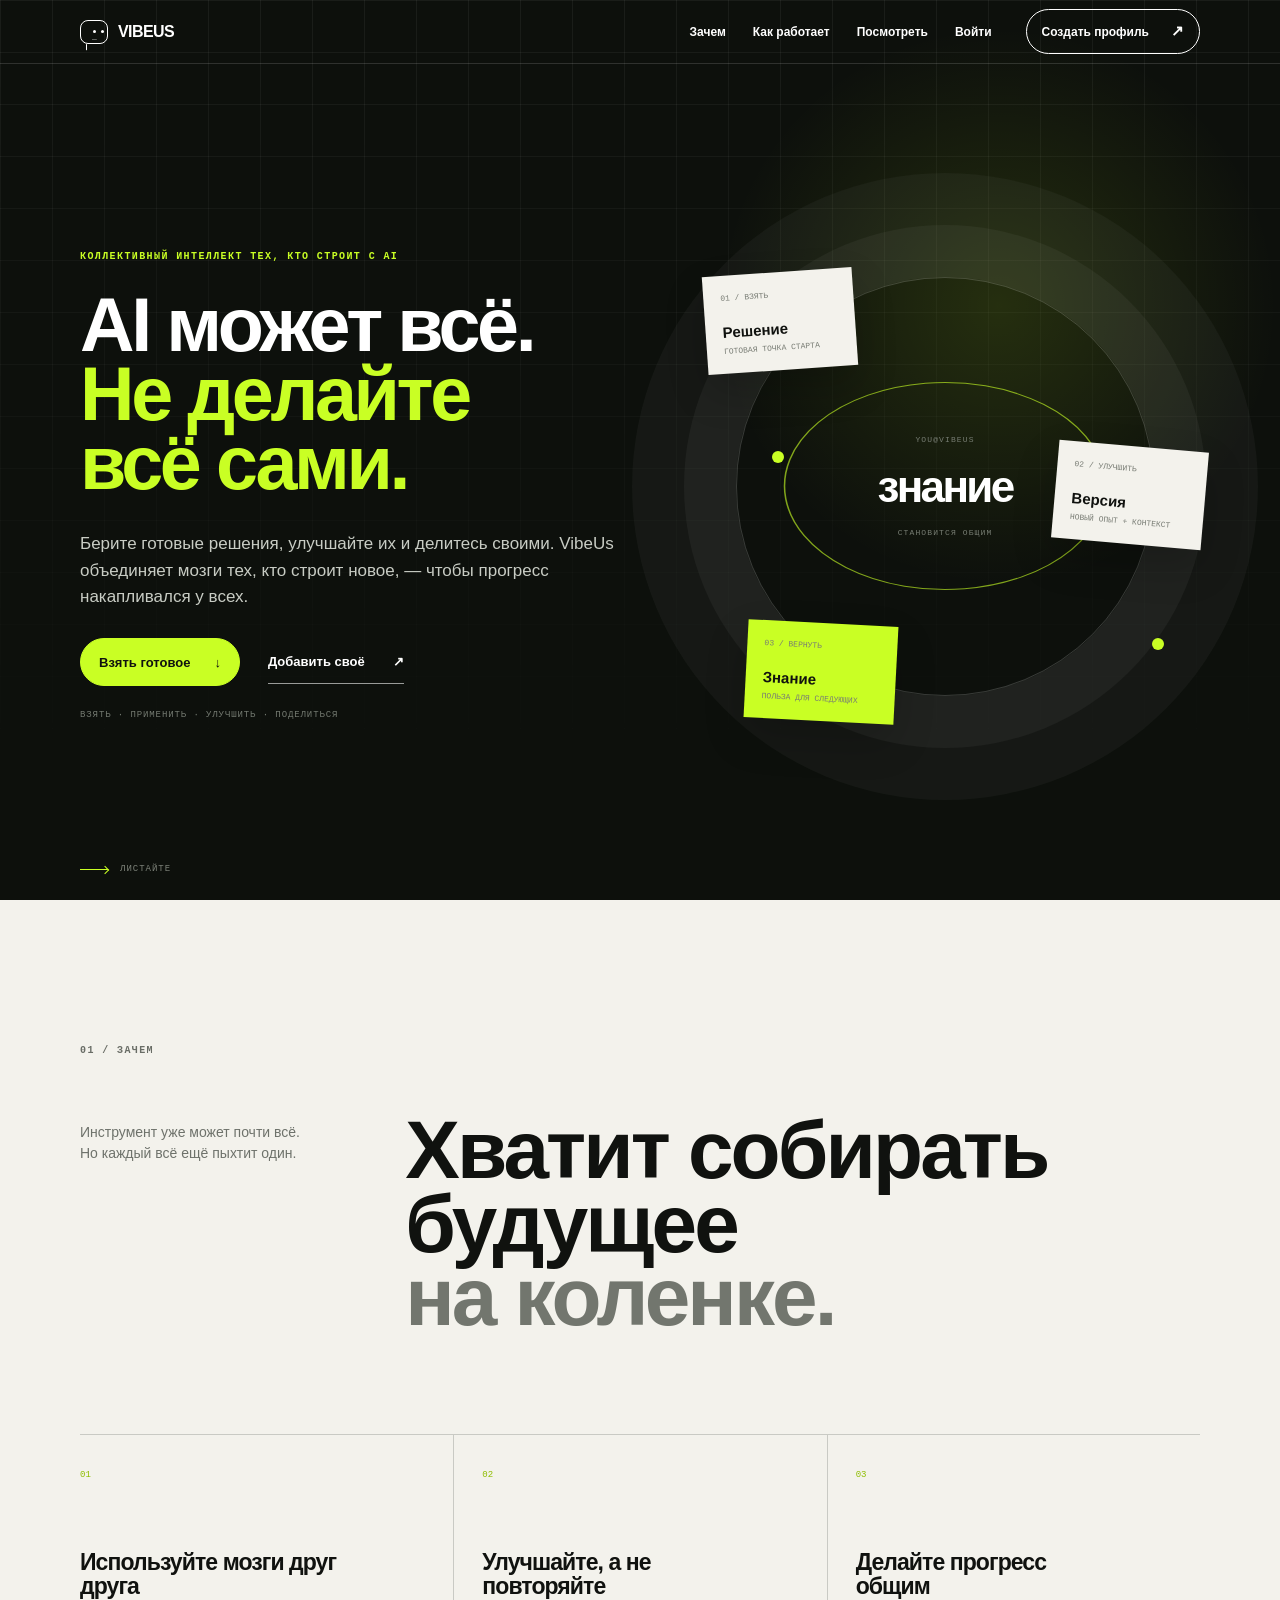
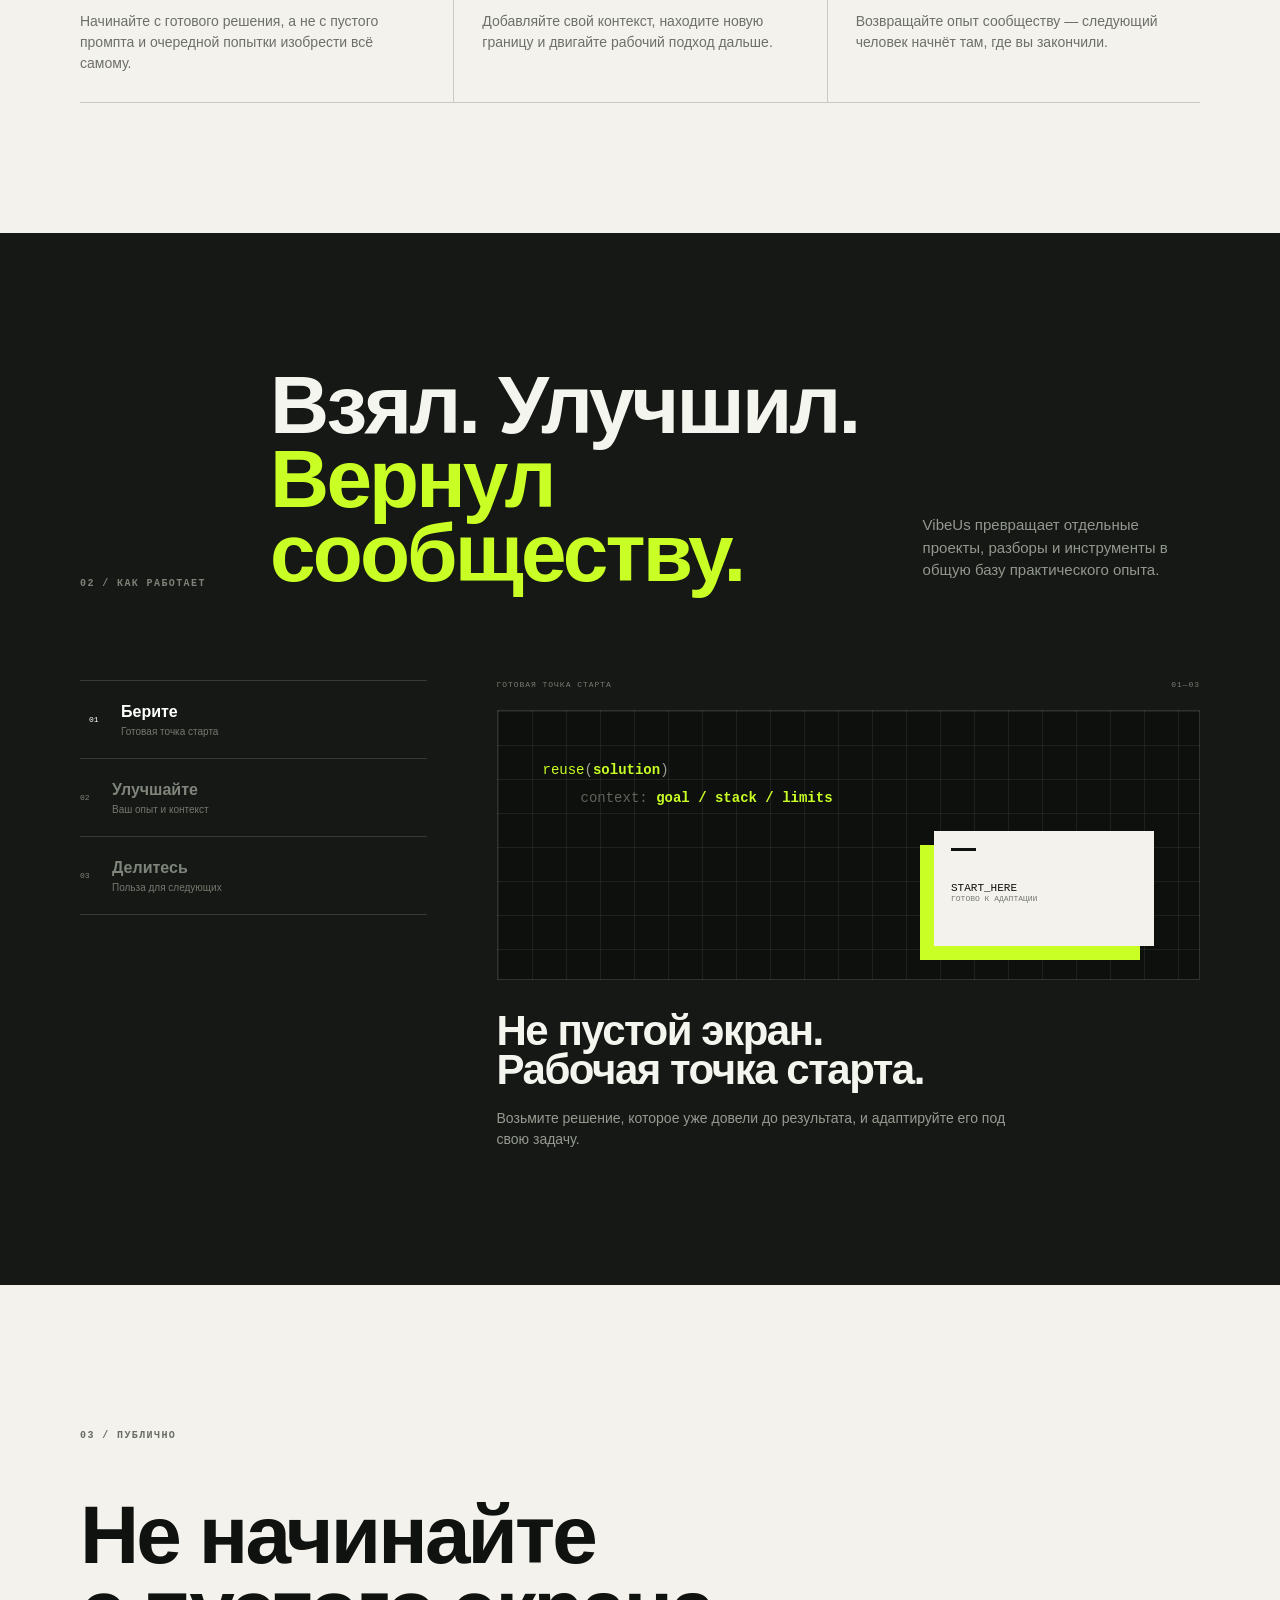
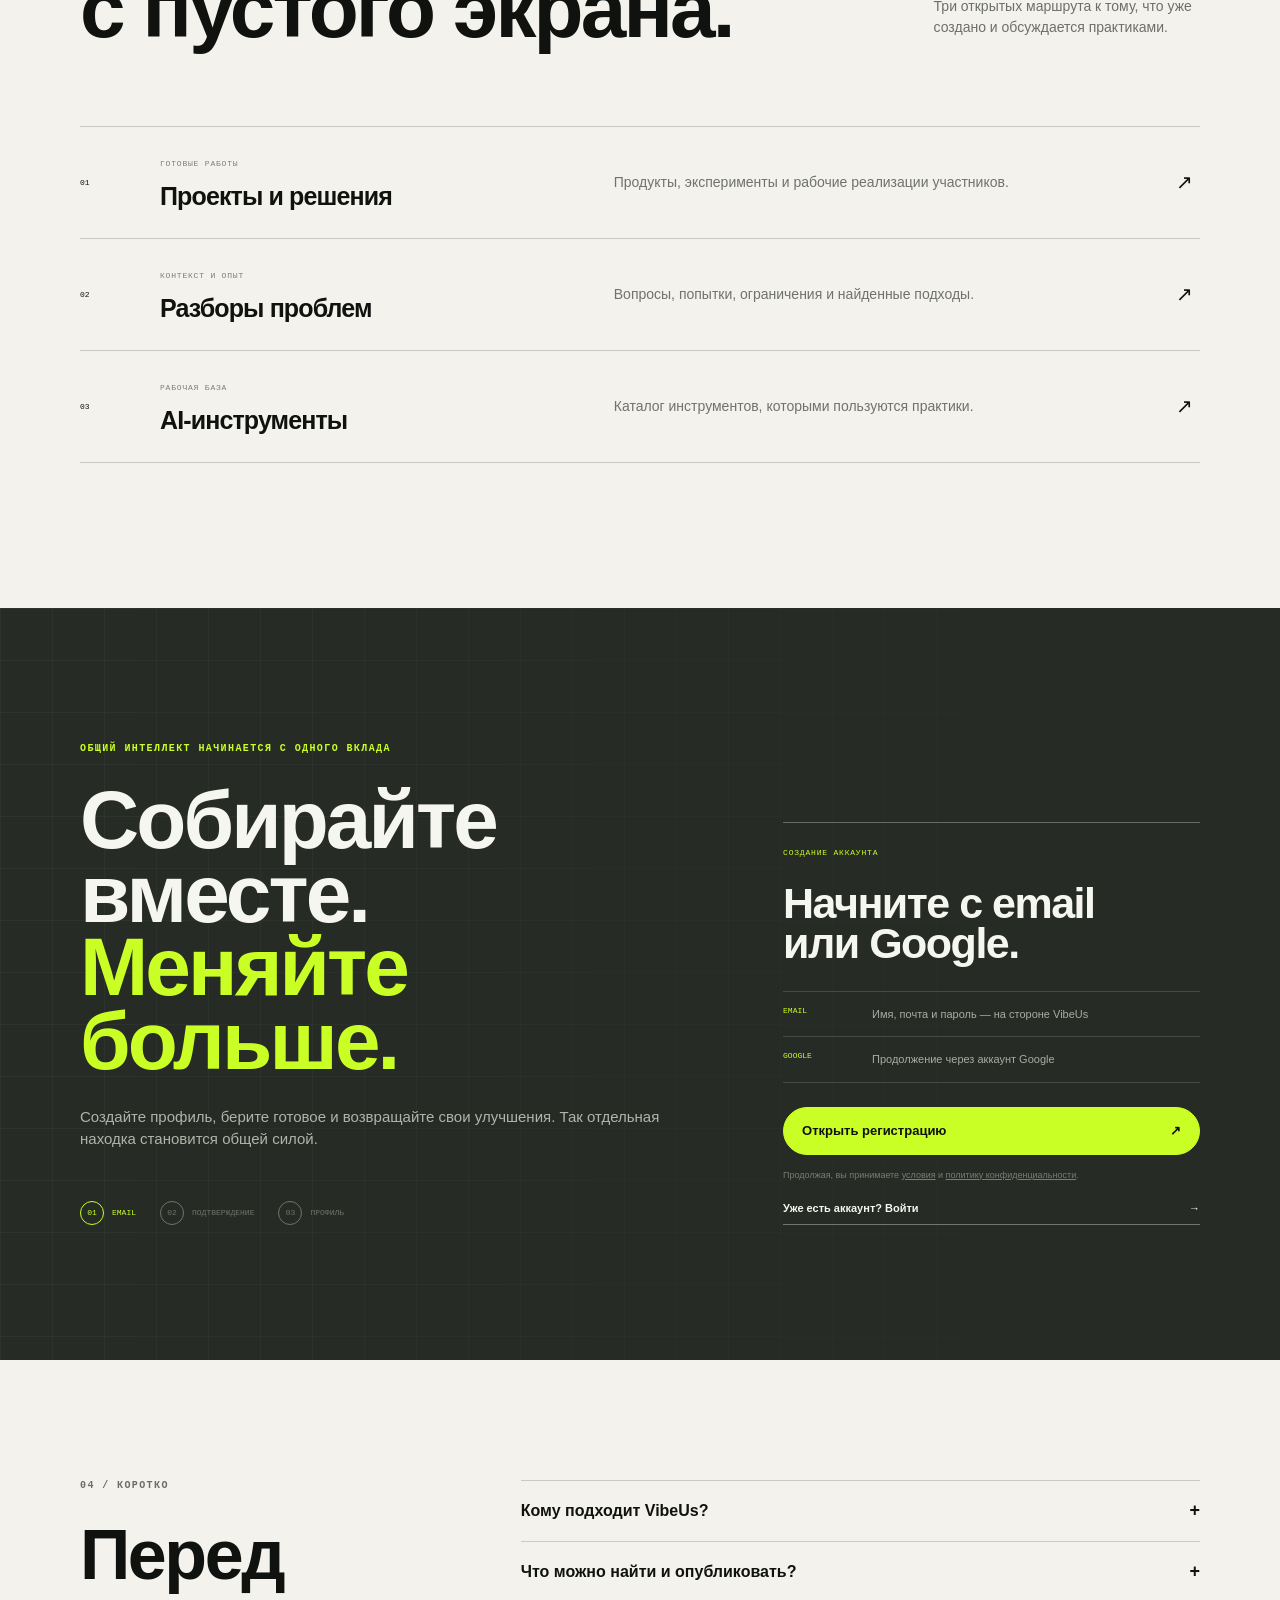
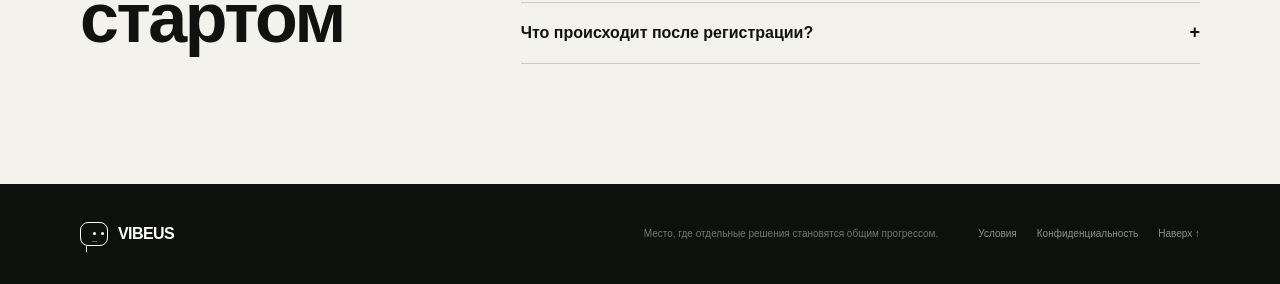
==== commit 3fec6dbe: "Publish VibeUs landing variants" ====
--- a/index.html
+++ b/index.html
@@ -3,225 +3,155 @@
 <head>
   <meta charset="UTF-8">
   <meta name="viewport" content="width=device-width, initial-scale=1">
-  <meta name="theme-color" content="#f7f8fa">
-  <meta name="description" content="Caster — экспертный AI-агент для создания сайтов и интерфейсов. Caster отвечает за визуальное решение, Антон — за доверие, продуктовую логику и готовность к клиенту.">
-  <title>Caster — агент, который доводит интерфейс до результата</title>
+  <meta name="theme-color" content="#10120f">
+  <meta name="description" content="VibeUs — коллективный интеллект тех, кто строит с AI. Берите готовые решения, улучшайте их и делитесь своими.">
+  <title>VibeUs — AI может всё. Не делайте всё сами.</title>
   <link rel="stylesheet" href="styles.css">
 </head>
 <body>
   <a class="skip-link" href="#main">К содержанию</a>
 
   <header class="site-header" data-header>
-    <a class="brand" href="#top" aria-label="Caster — на главную">
-      <span class="brand-symbol" aria-hidden="true"><i></i><i></i></span>
-      <span>CASTER</span>
+    <a class="brand" href="#top" aria-label="VibeUs — на главную">
+      <span class="brand-mark" aria-hidden="true"><i></i><b>_</b></span>
+      <span>VIBEUS</span>
     </a>
     <nav class="desktop-nav" aria-label="Основная навигация">
-      <a href="#model">Модель</a>
-      <a href="#roles">Эксперты</a>
-      <a href="#process">Процесс</a>
-      <a href="#benefits">Выгода</a>
+      <a href="#why">Зачем</a>
+      <a href="#how">Как работает</a>
+      <a href="#explore">Посмотреть</a>
+      <a href="https://vibeus.app/auth">Войти</a>
     </nav>
-    <a class="header-cta" href="#start">Проверить на задаче <span>↗</span></a>
+    <a class="header-cta" href="#join">Создать профиль <span aria-hidden="true">↗</span></a>
     <button class="menu-button" type="button" aria-expanded="false" aria-controls="mobile-menu" aria-label="Открыть меню">
       <span></span><span></span>
     </button>
     <div class="mobile-menu" id="mobile-menu" hidden>
       <nav aria-label="Мобильная навигация">
-        <a href="#model">Модель</a>
-        <a href="#roles">Эксперты</a>
-        <a href="#process">Процесс</a>
-        <a href="#benefits">Выгода</a>
+        <a href="#why">Зачем</a>
+        <a href="#how">Как работает</a>
+        <a href="#explore">Посмотреть VibeUs</a>
+        <a href="https://vibeus.app/auth">Войти</a>
       </nav>
-      <a class="button primary" href="#start">Проверить на задаче <span>↗</span></a>
+      <a class="button button-primary" href="#join">Создать профиль <span aria-hidden="true">↗</span></a>
     </div>
   </header>
 
   <main id="main">
     <section class="hero" id="top">
+      <div class="hero-grid" aria-hidden="true"></div>
       <div class="hero-copy">
-        <p class="eyebrow reveal">Агентная модель для сильных сайтов</p>
-        <h1 class="reveal">Сайт, который<br><span>не приходится<br>объяснять.</span></h1>
-        <p class="hero-lead reveal">Caster ведёт работу как ответственный арт-директор: понимает задачу, принимает решения и собирает цельный интерфейс. Антон проверяет, вызывает ли решение доверие и понятно ли, что делать дальше.</p>
+        <p class="eyebrow reveal">Коллективный интеллект тех, кто строит с AI</p>
+        <h1 class="reveal">AI может всё.<br><em>Не делайте<br>всё сами.</em></h1>
+        <p class="hero-lead reveal">Берите готовые решения, улучшайте их и делитесь своими. VibeUs объединяет мозги тех, кто строит новое, — чтобы прогресс накапливался у всех.</p>
         <div class="hero-actions reveal">
-          <a class="button primary" href="#start">Проверить на задаче <span>↗</span></a>
-          <a class="button ghost" href="#model">Как устроена модель <span>↓</span></a>
+          <a class="button button-primary" href="#explore">Взять готовое <span aria-hidden="true">↓</span></a>
+          <a class="text-link" href="#join">Добавить своё <span aria-hidden="true">↗</span></a>
         </div>
-        <div class="hero-proof reveal" aria-label="Что входит в работу">
-          <span>Контекст</span><i></i><span>Решение</span><i></i><span>Реализация</span><i></i><span>Проверка</span>
-        </div>
+        <p class="hero-route reveal">Взять · Применить · Улучшить · Поделиться</p>
       </div>
 
-      <div class="work-sheet reveal" aria-label="Пример совместного разбора Caster и Антона">
-        <div class="sheet-meta"><span>Рабочий разбор</span><span>Версия для проверки</span></div>
-        <h2>Что должно измениться<br>после этой страницы?</h2>
-        <div class="sheet-row"><span>Задача</span><p>Клиент должен понять ценность модели и захотеть проверить её на одной реальной задаче.</p></div>
-        <div class="sheet-row"><span>Решение</span><p>Не продавать «силу AI». Показать ответственность, ход работы и две независимые проверки.</p></div>
-        <div class="review-note caster-note"><b>Caster</b><p>Композиция ведёт к одному действию. Текст и интерфейс держат общий ритм на каждом экране.</p></div>
-        <div class="review-note anton-note"><b>Антон</b><p>Обещание ограничено пилотом. Следующий шаг понятен ещё до нажатия.</p></div>
-        <div class="sheet-status"><i></i><span>Решение готово к проверке</span></div>
+      <div class="signal-stage reveal" aria-label="Путь проекта в VibeUs">
+        <div class="signal-axis"></div>
+        <div class="signal-core">
+          <small>you@vibeus</small>
+          <strong>знание</strong>
+          <span>становится общим</span>
+        </div>
+        <article class="signal-note note-project"><span>01 / взять</span><b>Решение</b><small>готовая точка старта</small></article>
+        <article class="signal-note note-discuss"><span>02 / улучшить</span><b>Версия</b><small>новый опыт + контекст</small></article>
+        <article class="signal-note note-profile"><span>03 / вернуть</span><b>Знание</b><small>польза для следующих</small></article>
+        <span class="signal-dot dot-a"></span><span class="signal-dot dot-b"></span>
       </div>
-
-      <a class="scroll-cue" href="#model" aria-label="Перейти к следующему разделу"><span></span>Листайте</a>
+      <a class="scroll-cue" href="#why"><i></i>Листайте</a>
     </section>
 
-    <section class="statement section-shell" id="model" data-reveal>
-      <div class="section-label"><span>01</span> Новая модель работы</div>
-      <div class="statement-body">
-        <p class="kicker">Генератор отвечает на запрос.</p>
-        <h2>Caster отвечает <em>за решение.</em></h2>
-        <p class="statement-copy">Вы ставите бизнес-задачу, а не управляете десятком промптов. Агент сам проходит путь от контекста до работающего интерфейса, фиксирует решения и показывает доказательства качества.</p>
+    <section class="why section-shell" id="why" data-reveal>
+      <div class="section-index">01 / Зачем</div>
+      <div class="why-heading">
+        <p>Инструмент уже может почти всё.<br>Но каждый всё ещё пыхтит один.</p>
+        <h2>Хватит собирать<br>будущее<br><em>на коленке.</em></h2>
       </div>
-      <div class="old-new" aria-label="Сравнение обычной и агентной модели">
-        <div class="old-way">
-          <span>Генератор</span>
-          <p>Промпт → вариант → ручные правки → новый промпт → потерянный контекст</p>
+      <div class="why-outcomes">
+        <article><span>01</span><h3>Используйте мозги друг друга</h3><p>Начинайте с готового решения, а не с пустого промпта и очередной попытки изобрести всё самому.</p></article>
+        <article><span>02</span><h3>Улучшайте, а не повторяйте</h3><p>Добавляйте свой контекст, находите новую границу и двигайте рабочий подход дальше.</p></article>
+        <article><span>03</span><h3>Делайте прогресс общим</h3><p>Возвращайте опыт сообществу — следующий человек начнёт там, где вы закончили.</p></article>
+      </div>
+    </section>
+
+    <section class="mechanism" id="how" data-reveal>
+      <div class="section-shell mechanism-head">
+        <div class="section-index light">02 / Как работает</div>
+        <h2>Взял. Улучшил.<br><em>Вернул сообществу.</em></h2>
+        <p>VibeUs превращает отдельные проекты, разборы и инструменты в общую базу практического опыта.</p>
+      </div>
+      <div class="section-shell mechanism-body">
+        <div class="mechanism-nav" role="tablist" aria-label="Возможности VibeUs">
+          <button class="active" type="button" role="tab" aria-selected="true" aria-controls="feature-panel" data-feature="publish"><span>01</span><b>Берите</b><small>Готовая точка старта</small></button>
+          <button type="button" role="tab" aria-selected="false" aria-controls="feature-panel" data-feature="discuss"><span>02</span><b>Улучшайте</b><small>Ваш опыт и контекст</small></button>
+          <button type="button" role="tab" aria-selected="false" aria-controls="feature-panel" data-feature="grow"><span>03</span><b>Делитесь</b><small>Польза для следующих</small></button>
         </div>
-        <div class="new-way">
-          <span>Модель Caster</span>
-          <p>Цель → исследование → решение → реализация → экспертная проверка → проверяемый результат</p>
+        <div class="feature-panel" id="feature-panel" role="tabpanel" tabindex="0">
+          <div class="panel-meta"><span data-feature-kicker>Готовая точка старта</span><span data-feature-count>01—03</span></div>
+          <div class="panel-canvas">
+            <div class="code-line"><span>reuse</span>(<b data-feature-code>solution</b>)</div>
+            <div class="code-line muted">context: <b data-feature-context>goal / stack / limits</b></div>
+            <div class="project-sheet"><i></i><strong data-feature-sheet>START_HERE</strong><span data-feature-status>готово к адаптации</span></div>
+          </div>
+          <h3 data-feature-title>Не пустой экран.<br>Рабочая точка старта.</h3>
+          <p data-feature-copy>Возьмите решение, которое уже довели до результата, и адаптируйте его под свою задачу.</p>
         </div>
       </div>
     </section>
 
-    <section class="roles" id="roles" data-reveal>
-      <div class="section-shell roles-heading">
-        <div class="section-label light"><span>02</span> Экспертная пара</div>
-        <h2>Один отвечает за форму.<br>Второй — за последствия.</h2>
-        <p>Так решение не остаётся просто красивым и не становится безлико «правильным».</p>
+    <section class="explore section-shell" id="explore" data-reveal>
+      <div class="section-index">03 / Публично</div>
+      <div class="explore-heading">
+        <h2>Не начинайте<br>с пустого экрана.</h2>
+        <p>Три открытых маршрута к тому, что уже создано и обсуждается практиками.</p>
       </div>
-      <div class="roles-stage section-shell">
-        <article class="role role-caster">
-          <div class="role-top"><span>01</span><i>CASTER</i></div>
-          <div class="role-icon caster-icon" aria-hidden="true"><i></i><i></i></div>
-          <h3>Форма и ритм.</h3>
-          <p>Композиция, типографика, визуальная иерархия, сценарий страницы, адаптив и качество реализации.</p>
-          <ul>
-            <li>Формирует сильную визуальную идею</li>
-            <li>Отсекает шаблонные решения</li>
-            <li>Проверяет результат в реальном интерфейсе</li>
-          </ul>
-        </article>
-        <div class="role-connector" aria-hidden="true"><span>+</span><i></i><b>единая система решений</b></div>
-        <article class="role role-anton">
-          <div class="role-top"><span>02</span><i>АНТОН</i></div>
-          <div class="role-icon anton-icon" aria-hidden="true">А</div>
-          <h3>Логика и доверие.</h3>
-          <p>Пользовательская логика, доверие, ясность оффера, последствия CTA и готовность продукта к реальному клиенту.</p>
-          <ul>
-            <li>Смотрит глазами требовательного клиента</li>
-            <li>Находит слабые места в обещаниях и пути</li>
-            <li>Не пропускает «красиво, но не работает»</li>
-          </ul>
-        </article>
+      <div class="route-list">
+        <a href="https://vibeus.app/projects"><span>01</span><div><small>Готовые работы</small><h3>Проекты и решения</h3></div><p>Продукты, эксперименты и рабочие реализации участников.</p><i>↗</i></a>
+        <a href="https://vibeus.app/discussions"><span>02</span><div><small>Контекст и опыт</small><h3>Разборы проблем</h3></div><p>Вопросы, попытки, ограничения и найденные подходы.</p><i>↗</i></a>
+        <a href="https://vibeus.app/tools"><span>03</span><div><small>Рабочая база</small><h3>AI-инструменты</h3></div><p>Каталог инструментов, которыми пользуются практики.</p><i>↗</i></a>
       </div>
     </section>
 
-    <section class="process section-shell" id="process" data-reveal>
-      <div class="process-heading">
-        <div class="section-label"><span>03</span> Как работает агент</div>
-        <h2>Не конвейер.<br>Одна связная работа.</h2>
-        <p>Без передачи контекста между случайными исполнителями и без бесконечного контроля каждого шага.</p>
-      </div>
-      <ol class="process-list">
-        <li class="active" data-step="01">
-          <button type="button" aria-expanded="true">
-            <span>01</span><h3>Понимает цель</h3><i>−</i>
-          </button>
-          <div class="step-detail"><p>Caster связывает бизнес-задачу, аудиторию, продуктовые ограничения и критерии готовности в единый рабочий бриф.</p><small>Результат: ясная задача и границы решения</small></div>
-        </li>
-        <li data-step="02">
-          <button type="button" aria-expanded="false">
-            <span>02</span><h3>Исследует контекст</h3><i>+</i>
-          </button>
-          <div class="step-detail"><p>Изучает продукт, локальные материалы и релевантные паттерны. Отделяет факты от гипотез и не копирует чужие решения.</p><small>Результат: обоснованное направление</small></div>
-        </li>
-        <li data-step="03">
-          <button type="button" aria-expanded="false">
-            <span>03</span><h3>Проектирует и собирает</h3><i>+</i>
-          </button>
-          <div class="step-detail"><p>Создаёт композицию, тексты, состояния и адаптив как единую систему — сразу с учётом реальной реализации.</p><small>Результат: интерфейс, который можно открыть и проверить</small></div>
-        </li>
-        <li data-step="04">
-          <button type="button" aria-expanded="false">
-            <span>04</span><h3>Проходит два контроля</h3><i>+</i>
-          </button>
-          <div class="step-detail"><p>Caster проводит визуальный разбор. Антон проверяет доверие, логику, CTA и клиентскую готовность.</p><small>Результат: сильное решение без слепых зон</small></div>
-        </li>
-        <li data-step="05">
-          <button type="button" aria-expanded="false">
-            <span>05</span><h3>Доказывает готовность</h3><i>+</i>
-          </button>
-          <div class="step-detail"><p>Проверяет компьютер, планшет, телефон, состояния и поведение. Честно фиксирует, что готово, а где остаются ограничения.</p><small>Результат: проверяемый итог и следующий шаг</small></div>
-        </li>
-      </ol>
-    </section>
-
-    <section class="benefits" id="benefits" data-reveal>
-      <div class="section-shell benefits-heading">
-        <div class="section-label"><span>04</span> В чём выгода</div>
-        <h2>Меньше переделок.<br><em>Меньше управления.</em></h2>
-      </div>
-      <div class="benefit-list section-shell">
-        <article><span>01</span><h3>Контекст не теряется</h3><p>Один агент удерживает цель, решения и ограничения на всём пути — от первой идеи до финальной проверки.</p></article>
-        <article><span>02</span><h3>Меньше управления</h3><p>Не нужно быть арт-директором, копирайтером и тестировщиком одновременно. Вы управляете результатом, а не микрозадачами.</p></article>
-        <article><span>03</span><h3>Быстрее к сильной версии</h3><p>Caster сразу отбрасывает слабые визуальные и продуктовые ходы, поэтому итерации становятся короче и точнее.</p></article>
-        <article><span>04</span><h3>Качество можно проверить</h3><p>Каждое важное решение проходит визуальный, продуктовый и технический контроль. «Мне кажется» заменяется критериями.</p></article>
+    <section class="join" id="join" data-reveal>
+      <div class="join-grid" aria-hidden="true"></div>
+      <div class="section-shell join-inner">
+        <div class="join-copy">
+          <p class="eyebrow">Общий интеллект начинается с одного вклада</p>
+          <h2>Собирайте вместе.<br><em>Меняйте больше.</em></h2>
+          <p>Создайте профиль, берите готовое и возвращайте свои улучшения. Так отдельная находка становится общей силой.</p>
+          <div class="join-steps" aria-label="Этапы регистрации"><span class="active"><i>01</i>Email</span><span><i>02</i>Подтверждение</span><span><i>03</i>Профиль</span></div>
+        </div>
+        <div class="join-action">
+          <p>Создание аккаунта</p>
+          <h3>Начните с email<br>или Google.</h3>
+          <dl><div><dt>Email</dt><dd>Имя, почта и пароль — на стороне VibeUs</dd></div><div><dt>Google</dt><dd>Продолжение через аккаунт Google</dd></div></dl>
+          <a class="button button-primary" href="https://vibeus.app/auth?mode=register">Открыть регистрацию <span aria-hidden="true">↗</span></a>
+          <small>Продолжая, вы принимаете <a href="https://vibeus.app/terms">условия</a> и <a href="https://vibeus.app/privacy">политику конфиденциальности</a>.</small>
+          <a class="login-link" href="https://vibeus.app/auth">Уже есть аккаунт? Войти <span>→</span></a>
+        </div>
       </div>
     </section>
 
-    <section class="pilot section-shell" id="pilot" data-reveal>
-      <div class="section-label"><span>05</span> Что входит в пилот</div>
-      <div class="pilot-heading">
-        <h2>Не презентация.<br>Законченный проход.</h2>
-        <p>Берём одну страницу или сценарий и доводим его до состояния, в котором решение можно обсуждать по фактам.</p>
-      </div>
-      <ol class="pilot-output">
-        <li><span>01</span><div><h3>Короткий рабочий бриф</h3><p>Цель, аудитория, ограничения и критерии готовности — без многостраничной анкеты.</p></div></li>
-        <li><span>02</span><div><h3>Работающий интерфейс</h3><p>Страница или сценарий с реальными текстами, адаптивом и нужными состояниями.</p></div></li>
-        <li><span>03</span><div><h3>Вердикты Caster и Антона</h3><p>Что принято, что исправлено и почему решение выдерживает визуальную и продуктовую проверку.</p></div></li>
-        <li><span>04</span><div><h3>Доказательства и границы</h3><p>Контрольные снимки, проверенные маршруты и честный список того, что осталось за пределами пилота.</p></div></li>
-      </ol>
-    </section>
-
-    <section class="start" id="start" data-reveal>
-      <div class="start-inner section-shell">
-        <p class="eyebrow">Начните с одной реальной задачи</p>
-        <h2>Проверьте модель<br>на своей задаче.</h2>
-        <p>Опишите одну страницу, интерфейс или продуктовый сценарий. Получится короткий бриф, который можно сразу передать в работу.</p>
-        <div class="start-actions">
-          <button class="button primary light-button" type="button" data-open-brief>Собрать бриф <span>↗</span></button>
-          <a class="button dark-ghost" href="#process">Ещё раз о процессе <span>↑</span></a>
-        </div>
-        <p class="start-note">Три коротких поля · данные остаются в браузере · результат копируется в буфер обмена</p>
+    <section class="faq section-shell" id="faq" data-reveal>
+      <div><div class="section-index">04 / Коротко</div><h2>Перед<br>стартом</h2></div>
+      <div class="faq-list">
+        <article><button type="button" aria-expanded="false"><span>Кому подходит VibeUs?</span><i>+</i></button><div><p>Тем, кто строит с AI и хочет опираться на опыт сообщества, а не каждый раз собирать решение в одиночку.</p></div></article>
+        <article><button type="button" aria-expanded="false"><span>Что можно найти и опубликовать?</span><i>+</i></button><div><p>Проекты, рабочие решения, вопросы, эксперименты и разборы — с достаточным контекстом, чтобы опыт можно было применить.</p></div></article>
+        <article><button type="button" aria-expanded="false"><span>Что происходит после регистрации?</span><i>+</i></button><div><p>Вы подтверждаете email, настраиваете имя, username, описание и интересы, затем выбираете авторов и формируете свою ленту.</p></div></article>
       </div>
     </section>
   </main>
 
-  <dialog class="brief-dialog" id="brief-dialog" aria-labelledby="brief-title">
-    <form class="brief-panel" method="dialog" novalidate>
-      <div class="brief-head">
-        <div><p>Стартовый бриф</p><h2 id="brief-title">Сформулируйте задачу</h2></div>
-        <button class="dialog-close" type="button" data-close-brief aria-label="Закрыть окно">×</button>
-      </div>
-      <p class="brief-intro">Нужен не идеальный документ, а ясная отправная точка. Ничего не отправляется с этой страницы.</p>
-      <label>Что нужно сделать?<textarea name="task" rows="3" minlength="10" required placeholder="Например: лендинг нового сервиса для руководителей отделов продаж"></textarea></label>
-      <label>Что должно измениться для клиента?<textarea name="outcome" rows="3" minlength="10" required placeholder="Например: понять ценность за минуту и запросить демонстрацию"></textarea></label>
-      <label>Ссылка или важный контекст <span>необязательно</span><input name="context" type="text" placeholder="Сайт, документ или одно важное ограничение"></label>
-      <p class="brief-feedback" role="status" aria-live="polite"></p>
-      <div class="brief-actions">
-        <button class="button primary" type="button" data-copy-brief>Скопировать бриф <span>↗</span></button>
-        <button class="brief-cancel" type="button" data-close-brief>Отмена</button>
-      </div>
-    </form>
-  </dialog>
-
   <footer class="site-footer">
-    <a class="brand" href="#top"><span class="brand-symbol" aria-hidden="true"><i></i><i></i></span><span>CASTER</span></a>
-    <p>Экспертный агент для сильных цифровых продуктов.</p>
-    <a href="#top">Наверх ↑</a>
+    <a class="brand" href="#top"><span class="brand-mark" aria-hidden="true"><i></i><b>_</b></span><span>VIBEUS</span></a>
+    <p>Место, где отдельные решения становятся общим прогрессом.</p>
+    <nav aria-label="Ссылки в подвале"><a href="https://vibeus.app/terms">Условия</a><a href="https://vibeus.app/privacy">Конфиденциальность</a><a href="#top">Наверх ↑</a></nav>
   </footer>
-
   <script src="app.js"></script>
 </body>
 </html>
--- a/styles.css
+++ b/styles.css
@@ -1,37 +1,15 @@
-:root{--ink:#111318;--muted:#6e737c;--paper:#f7f8fa;--white:#fff;--line:#dfe2e7;--blue:#1677ff;--blue-2:#0057d9;--blue-soft:#e9f2ff;--dark:#0b0d11;--shell:min(1240px,calc(100vw - 80px));--sans:-apple-system,BlinkMacSystemFont,"SF Pro Display","Segoe UI",Helvetica,Arial,sans-serif;--ease:cubic-bezier(.2,.75,.2,1)}
-*{box-sizing:border-box}html{scroll-behavior:smooth}body{margin:0;background:var(--paper);color:var(--ink);font:16px/1.5 var(--sans);overflow-x:hidden}body.menu-open{overflow:hidden}a{color:inherit;text-decoration:none}button{font:inherit;color:inherit}.skip-link{position:fixed;left:20px;top:-80px;z-index:100;background:var(--blue);color:#fff;padding:12px 18px;border-radius:12px}.skip-link:focus{top:20px}.section-shell{width:var(--shell);margin-inline:auto}section[id]{scroll-margin-top:76px}
-.site-header{position:fixed;inset:0 0 auto;z-index:50;height:72px;padding:0 max(40px,calc((100vw - 1240px)/2));display:flex;align-items:center;gap:42px;border-bottom:1px solid transparent;transition:.3s var(--ease)}.site-header.scrolled{background:rgba(247,248,250,.82);border-color:rgba(20,25,35,.09);backdrop-filter:blur(18px)}.brand{display:inline-flex;align-items:center;gap:10px;font-size:14px;letter-spacing:.16em;font-weight:700}.brand-symbol{position:relative;width:27px;height:27px;border:1.5px solid currentColor;border-radius:50%;display:grid;place-items:center}.brand-symbol i{position:absolute;width:10px;height:6px;border:1.5px solid currentColor;border-left:0;border-right:0;border-radius:50%}.brand-symbol i:first-child{transform:rotate(48deg)}.brand-symbol i:last-child{transform:rotate(-48deg)}.desktop-nav{margin-left:auto;display:flex;gap:30px}.desktop-nav a{font-size:13px;color:#454a52;transition:.2s}.desktop-nav a:hover{color:var(--blue)}.header-cta{display:inline-flex;align-items:center;gap:18px;padding:10px 15px;border-radius:999px;background:var(--ink);color:#fff;font-size:13px;font-weight:600}.header-cta span{font-size:16px}.menu-button,.mobile-menu{display:none}
-.hero{min-height:760px;height:100svh;position:relative;display:grid;grid-template-columns:minmax(0,1.05fr) minmax(420px,.75fr);align-items:center;gap:4vw;padding:120px max(40px,calc((100vw - 1240px)/2)) 76px;overflow:hidden;background:linear-gradient(180deg,#fff 0%,#f5f7fa 100%)}.hero:before{content:"";position:absolute;inset:0;background-image:linear-gradient(rgba(17,19,24,.035) 1px,transparent 1px),linear-gradient(90deg,rgba(17,19,24,.035) 1px,transparent 1px);background-size:80px 80px;mask-image:linear-gradient(to right,transparent 5%,#000 48%,transparent 92%)}.hero-glow,.start-glow{position:absolute;width:650px;height:650px;border-radius:50%;background:rgba(22,119,255,.19);filter:blur(110px);right:-260px;top:-240px}.hero-copy{position:relative;z-index:2;max-width:770px}.eyebrow,.section-label{font-size:11px;line-height:1.2;font-weight:650;letter-spacing:.13em;text-transform:uppercase}.eyebrow{color:var(--blue);margin:0 0 26px}.hero h1{font-size:clamp(4.1rem,6.7vw,7rem);line-height:.91;letter-spacing:-.068em;font-weight:650;margin:0}.hero h1>span{color:#8c919a;font-weight:500}.hero-lead{max-width:680px;margin:30px 0 28px;font-size:18px;line-height:1.55;color:#555b65}.hero-actions,.start-actions{display:flex;align-items:center;gap:10px}.button{min-height:50px;padding:0 18px 0 21px;border-radius:999px;display:inline-flex;align-items:center;justify-content:space-between;gap:30px;border:1px solid var(--line);font-size:14px;font-weight:650;transition:.25s var(--ease)}.button span{font-size:17px}.button:hover{transform:translateY(-2px)}.button.primary{background:var(--blue);border-color:var(--blue);color:#fff;box-shadow:0 10px 30px rgba(0,87,217,.18)}.button.primary:hover{background:var(--blue-2)}.button.ghost{background:rgba(255,255,255,.55)}.hero-proof{margin-top:30px;display:flex;align-items:center;gap:10px;color:#858a93;font-size:11px;text-transform:uppercase;letter-spacing:.08em}.hero-proof i{width:3px;height:3px;background:#a9adb4;border-radius:50%}
-.agent-visual{position:relative;z-index:2;justify-self:end;width:min(41vw,540px);aspect-ratio:1;border-radius:50%;display:grid;place-items:center}.agent-visual:before{content:"";position:absolute;inset:8%;border:1px solid rgba(40,74,120,.15);border-radius:50%}.agent-visual:after{content:"";position:absolute;inset:23%;border:1px solid rgba(40,74,120,.12);border-radius:50%}.visual-halo{position:absolute;inset:2%;border:1px solid rgba(22,119,255,.24);border-radius:50%;transform:scaleY(.34) rotate(32deg);animation:orbit 14s linear infinite}.halo-b{transform:scaleY(.34) rotate(-38deg);animation-direction:reverse;animation-duration:18s}.agent-core{position:relative;z-index:3;width:58%;aspect-ratio:1;border-radius:50%;padding:17% 13% 10%;background:linear-gradient(145deg,#151b26,#07090d 68%);color:#fff;box-shadow:0 32px 75px rgba(31,56,95,.28),inset 0 1px rgba(255,255,255,.18);display:flex;flex-direction:column;justify-content:center}.agent-core:after{content:"";position:absolute;inset:4px;border:1px solid rgba(255,255,255,.08);border-radius:50%}.core-label{position:absolute;top:19%;left:50%;transform:translateX(-50%);white-space:nowrap;color:#75afff;font-size:7px;letter-spacing:.16em}.core-mark{width:38px;height:38px;border:1px solid rgba(255,255,255,.7);border-radius:50%;position:relative;margin-bottom:17px}.core-mark i{position:absolute;inset:11px 7px;border-top:1px solid #77afff;border-bottom:1px solid #77afff;border-radius:50%;transform:rotate(45deg)}.core-mark i:last-child{transform:rotate(-45deg)}.agent-core strong{font-size:clamp(1.1rem,1.7vw,1.55rem);line-height:1.05;letter-spacing:-.04em}.agent-core small{margin-top:17px;font-size:8px;line-height:1.8;letter-spacing:.08em;color:#858d9b;text-transform:uppercase}.expert-chip{position:absolute;z-index:5;min-width:206px;padding:10px 12px;background:rgba(255,255,255,.82);border:1px solid rgba(27,44,70,.12);box-shadow:0 16px 50px rgba(34,59,93,.12);backdrop-filter:blur(16px);border-radius:16px;display:grid;grid-template-columns:38px 1fr auto;align-items:center;gap:10px}.expert-chip>span{width:38px;height:38px;background:var(--blue-soft);color:var(--blue);border-radius:11px;display:grid;place-items:center;font-weight:700}.expert-chip b,.expert-chip small{display:block}.expert-chip b{font-size:12px}.expert-chip small{font-size:9px;color:#7d838d}.expert-chip>i{font-style:normal;color:#35bb71;font-size:8px}.caster-chip{left:-2%;top:18%}.anton-chip{right:-3%;bottom:20%}.anton-chip>span{background:#eef0f3;color:#525964}.visual-caption{position:absolute;right:4%;bottom:2%;margin:0;text-align:right;font-size:10px;line-height:1.5;text-transform:uppercase;letter-spacing:.09em;color:#8b9099}.scroll-cue{position:absolute;z-index:2;bottom:28px;left:max(40px,calc((100vw - 1240px)/2));display:flex;align-items:center;gap:12px;font-size:10px;text-transform:uppercase;letter-spacing:.12em;color:#8b9099}.scroll-cue span{display:block;width:36px;height:1px;background:#b9bdc4}
-.statement{padding:150px 0 135px}.section-label{display:flex;align-items:center;gap:12px;color:#7b8089}.section-label span{color:var(--blue)}.statement-body{display:grid;grid-template-columns:.45fr 1.55fr;gap:40px;margin:80px 0 95px}.kicker{margin:12px 0;color:#848993;font-size:14px}.statement h2,.roles h2,.process h2,.benefits h2,.start h2{font-size:clamp(3.2rem,6vw,6.2rem);line-height:.94;letter-spacing:-.065em;margin:0;font-weight:620}.statement h2 em,.benefits h2 em{font-style:normal;color:var(--blue)}.statement-copy{grid-column:2;max-width:650px;font-size:20px;line-height:1.55;color:#606670;margin:36px 0 0}.old-new{display:grid;grid-template-columns:1fr 1.35fr;border-top:1px solid var(--line);border-bottom:1px solid var(--line)}.old-new>div{padding:27px 34px 30px 0}.old-new>div+div{padding-left:38px;border-left:1px solid var(--line);background:linear-gradient(90deg,rgba(233,242,255,.55),transparent)}.old-new span{font-size:11px;text-transform:uppercase;letter-spacing:.1em;color:#838892}.old-new .new-way span{color:var(--blue)}.old-new p{font-size:17px;line-height:1.5;max-width:690px;margin:16px 0 0}.old-way p{color:#8c9199;text-decoration:line-through;text-decoration-color:#c8cbd0}
-.roles{background:var(--dark);color:#fff;padding:140px 0;overflow:hidden}.section-label.light{color:#737984}.roles-heading h2{margin-top:70px;max-width:1040px}.roles-heading>p{font-size:18px;color:#858b96;max-width:580px}.roles-stage{margin-top:85px;display:grid;grid-template-columns:1fr 100px 1fr;gap:0;align-items:stretch}.role{border:1px solid rgba(255,255,255,.13);border-radius:30px;padding:30px 34px 38px;min-height:520px;background:linear-gradient(145deg,rgba(255,255,255,.05),rgba(255,255,255,.015));position:relative;overflow:hidden}.role:before{content:"";position:absolute;width:300px;height:300px;border-radius:50%;filter:blur(90px);opacity:.15;right:-150px;top:-140px;background:var(--blue)}.role-anton:before{background:#fff;opacity:.08}.role-top{display:flex;justify-content:space-between;color:#6f7681;font-size:10px;letter-spacing:.14em}.role-top i{font-style:normal}.role-icon{width:114px;height:114px;margin:60px 0 52px;border:1px solid rgba(255,255,255,.25);border-radius:50%;display:grid;place-items:center}.caster-icon{position:relative}.caster-icon i{position:absolute;width:44px;height:25px;border:1px solid #5ba0ff;border-left:0;border-right:0;border-radius:50%;transform:rotate(45deg)}.caster-icon i:last-child{transform:rotate(-45deg)}.anton-icon{font-size:36px;font-weight:500;color:#c7cbd1}.role h3{font-size:54px;line-height:1;margin:0 0 20px;letter-spacing:-.05em}.role>p{color:#9da3ad;max-width:460px;min-height:75px}.role ul{list-style:none;padding:25px 0 0;margin:26px 0 0;border-top:1px solid rgba(255,255,255,.11)}.role li{font-size:13px;color:#c4c8cf;padding:7px 0}.role li:before{content:"↗";color:#5c9eff;margin-right:12px}.role-connector{display:flex;flex-direction:column;align-items:center;justify-content:center;gap:14px;color:#737984}.role-connector span{width:42px;height:42px;display:grid;place-items:center;border:1px solid #30343b;border-radius:50%;font-size:20px}.role-connector i{width:1px;height:70px;background:#30343b}.role-connector b{font-size:8px;text-transform:uppercase;letter-spacing:.12em;writing-mode:vertical-rl;font-weight:500}
-.process{padding:150px 0;display:grid;grid-template-columns:.8fr 1.2fr;gap:8vw}.process-heading{position:sticky;top:130px;align-self:start}.process-heading h2{font-size:clamp(3.6rem,5.4vw,5.8rem);margin-top:65px}.process-heading>p{max-width:430px;color:#6d727b;font-size:17px}.process-list{list-style:none;padding:0;margin:0;border-top:1px solid var(--line)}.process-list li{border-bottom:1px solid var(--line)}.process-list button{width:100%;border:0;background:none;padding:27px 0;display:grid;grid-template-columns:46px 1fr auto;align-items:center;text-align:left;cursor:pointer}.process-list button span{font-size:11px;color:var(--blue)}.process-list h3{font-size:24px;letter-spacing:-.025em;margin:0}.process-list button i{font-style:normal;color:#7e838c;font-size:22px}.step-detail{display:grid;grid-template-rows:0fr;opacity:0;transition:grid-template-rows .4s var(--ease),opacity .3s}.step-detail>*{overflow:hidden}.process-list li.active .step-detail{grid-template-rows:1fr;opacity:1}.step-detail p{font-size:16px;line-height:1.6;color:#686e78;margin:0 0 18px;padding-left:46px;max-width:610px}.step-detail small{display:block;margin:0 0 26px 46px;padding:13px 16px;background:var(--blue-soft);color:#2867bd;border-radius:11px;font-size:11px;max-width:420px}
-.benefits{padding:145px 0;background:#fff}.benefits-heading h2{margin-top:70px;max-width:1060px}.benefit-grid{display:grid;grid-template-columns:1fr 1fr;margin-top:90px;border-top:1px solid var(--line);border-left:1px solid var(--line)}.benefit-grid article{min-height:280px;padding:32px 38px;border-right:1px solid var(--line);border-bottom:1px solid var(--line)}.benefit-grid span{font-size:11px;color:var(--blue)}.benefit-grid h3{font-size:28px;letter-spacing:-.035em;margin:48px 0 18px}.benefit-grid p{max-width:470px;color:#707680;font-size:15px;line-height:1.6}.manifesto{padding:150px 5%;margin-block:90px;min-height:590px;border-radius:36px;background:linear-gradient(145deg,#eff5ff,#e7ebf2);position:relative;overflow:hidden;display:flex;flex-direction:column;justify-content:center}.manifesto>p,.manifesto>span{font-size:10px;text-transform:uppercase;letter-spacing:.14em;color:#6c7581}.manifesto blockquote{position:relative;z-index:2;max-width:970px;margin:36px 0;font-size:clamp(2.6rem,4.7vw,5rem);line-height:1.06;letter-spacing:-.055em}.manifesto-orb{position:absolute;width:490px;height:490px;border-radius:50%;right:-70px;bottom:-190px;border:1px solid rgba(22,119,255,.24);background:radial-gradient(circle at 42% 38%,rgba(255,255,255,.96),rgba(92,157,255,.3) 48%,rgba(0,87,217,.14) 70%,transparent 72%);box-shadow:inset 0 0 50px #fff}.manifesto-orb i{position:absolute;inset:12%;border:1px solid rgba(0,87,217,.17);border-radius:50%;transform:scaleY(.35) rotate(30deg)}.manifesto-orb i:last-child{transform:scaleY(.35) rotate(-30deg)}
-.start{min-height:780px;padding:150px 0;background:var(--dark);color:#fff;position:relative;overflow:hidden;display:flex;align-items:center}.start-glow{right:-100px;top:10%;background:rgba(22,119,255,.29)}.start-inner{position:relative;z-index:2}.start h2{font-size:clamp(4.6rem,8vw,8rem);max-width:980px}.start-inner>p:not(.eyebrow):not(.start-note){max-width:650px;color:#9299a4;font-size:18px;margin:35px 0}.light-button{background:#fff!important;color:var(--ink)!important;border-color:#fff!important;box-shadow:none!important}.dark-ghost{border-color:#363b45;color:#d7d9dd}.start-note{font-size:10px!important;text-transform:uppercase;letter-spacing:.11em;color:#646b76!important;margin-top:32px!important}.site-footer{height:120px;padding:0 max(40px,calc((100vw - 1240px)/2));display:flex;align-items:center;gap:40px;background:#080a0d;color:#fff;border-top:1px solid #1d2026}.site-footer p{margin-left:auto;color:#666d77;font-size:12px}.site-footer>a:last-child{font-size:12px;color:#8d939d}
-.reveal,[data-reveal]{opacity:0;transform:translateY(18px);transition:opacity .75s var(--ease),transform .75s var(--ease)}.reveal.visible,[data-reveal].visible{opacity:1;transform:none}.hero .reveal:nth-child(2){transition-delay:.08s}.hero .reveal:nth-child(3){transition-delay:.14s}.hero .reveal:nth-child(4){transition-delay:.2s}.hero .reveal:nth-child(5){transition-delay:.26s}@keyframes orbit{from{rotate:0deg}to{rotate:360deg}}
-@media(max-width:980px){:root{--shell:min(100% - 44px,760px)}.site-header{padding-inline:22px}.desktop-nav,.header-cta{display:none}.menu-button{margin-left:auto;width:42px;height:42px;border:1px solid var(--line);background:rgba(255,255,255,.7);border-radius:50%;display:flex;flex-direction:column;justify-content:center;align-items:center;gap:5px}.menu-button span{width:16px;height:1px;background:var(--ink);transition:.25s}.menu-button[aria-expanded="true"] span:first-child{transform:translateY(3px) rotate(45deg)}.menu-button[aria-expanded="true"] span:last-child{transform:translateY(-3px) rotate(-45deg)}.mobile-menu{position:fixed;inset:72px 12px auto;padding:28px;background:rgba(255,255,255,.96);border:1px solid var(--line);border-radius:22px;box-shadow:0 20px 60px rgba(20,30,50,.14);backdrop-filter:blur(20px)}.mobile-menu.open{display:block}.mobile-menu nav{display:flex;flex-direction:column;margin-bottom:22px}.mobile-menu nav a{padding:14px 0;border-bottom:1px solid var(--line);font-size:18px}.mobile-menu .button{width:100%}.hero{height:auto;min-height:100svh;grid-template-columns:1fr;padding:130px 22px 80px;gap:55px}.hero-copy{max-width:760px}.hero h1{font-size:clamp(4rem,10vw,6.4rem)}.agent-visual{justify-self:center;width:min(68vw,500px)}.scroll-cue{display:none}.statement{padding-block:110px}.statement-body{grid-template-columns:1fr;margin:60px 0}.statement-body h2,.statement-copy{grid-column:auto}.statement-copy{margin-top:0}.roles{padding-block:110px}.roles-stage{grid-template-columns:1fr;gap:18px}.role-connector{flex-direction:row;height:65px}.role-connector i{width:70px;height:1px}.role-connector b{writing-mode:horizontal-tb}.process{padding-block:110px;grid-template-columns:1fr;gap:60px}.process-heading{position:static}.manifesto{width:calc(100% - 24px);padding:100px 8%;}.manifesto-orb{opacity:.55}.site-footer{padding-inline:22px}}
-@media(max-width:620px){:root{--shell:calc(100% - 32px)}.site-header{height:64px;padding-inline:16px}.mobile-menu{inset:66px 8px auto}.hero{padding:112px 16px 64px}.eyebrow{margin-bottom:20px}.hero h1{font-size:clamp(3.2rem,14vw,4.7rem);line-height:.92}.hero-lead{font-size:16px;line-height:1.5}.hero-actions,.start-actions{align-items:stretch;flex-direction:column}.button{width:100%}.hero-proof{flex-wrap:wrap}.agent-visual{width:94vw;left:-1vw}.expert-chip{min-width:170px;padding:8px}.expert-chip>span{width:32px;height:32px}.caster-chip{left:2%;top:10%}.anton-chip{right:1%;bottom:13%}.agent-core{width:56%}.visual-caption{display:none}.statement{padding-block:90px}.statement-body{margin:50px 0}.statement h2,.roles h2,.process h2,.benefits h2{font-size:clamp(2.9rem,13vw,4.3rem)}.statement-copy{font-size:17px}.old-new{grid-template-columns:1fr}.old-new>div{padding:26px 0}.old-new>div+div{padding-left:0;border-left:0;border-top:1px solid var(--line)}.roles{padding-block:90px}.roles-heading h2{margin-top:52px}.roles-stage{margin-top:55px}.role{padding:24px;min-height:0;border-radius:22px}.role-icon{margin:45px 0 40px}.role h3{font-size:44px}.role>p{min-height:0}.process{padding-block:90px}.process-heading h2{margin-top:50px}.process-list button{grid-template-columns:38px 1fr auto}.process-list h3{font-size:19px}.step-detail p{padding-left:38px;font-size:14px}.step-detail small{margin-left:38px}.benefits{padding-block:90px}.benefits-heading h2{margin-top:50px}.benefit-grid{grid-template-columns:1fr;margin-top:58px}.benefit-grid article{padding:28px 24px;min-height:250px}.manifesto{min-height:520px;margin-block:40px;border-radius:24px}.manifesto blockquote{font-size:clamp(2.2rem,11vw,3.4rem)}.manifesto-orb{width:350px;height:350px}.start{min-height:700px;padding-block:100px}.start h2{font-size:clamp(4rem,17vw,5.8rem)}.site-footer{height:auto;padding-block:35px;flex-wrap:wrap;gap:20px}.site-footer p{order:3;width:100%;margin:0}.site-footer>a:last-child{margin-left:auto}}
-@media(prefers-reduced-motion:reduce){html{scroll-behavior:auto}.reveal,[data-reveal]{transition:none;transform:none}.visual-halo{animation:none}.button{transition:none}}
-.hero{height:clamp(760px,92svh,900px)}
-@media(max-width:980px){.hero{height:auto}.hero-copy{min-width:0}}
-@media(max-width:620px){.hero h1{max-width:100%;font-size:clamp(2.85rem,12.2vw,3.75rem);line-height:.94;overflow-wrap:break-word}}
-.reveal,[data-reveal]{opacity:1;transform:none}
-.hero-copy .reveal{animation:hero-rise .7s var(--ease) both}.hero-copy .reveal:nth-child(2){animation-delay:.08s}.hero-copy .reveal:nth-child(3){animation-delay:.14s}.hero-copy .reveal:nth-child(4){animation-delay:.2s}.hero-copy .reveal:nth-child(5){animation-delay:.26s}
-@keyframes hero-rise{from{opacity:0;transform:translateY(16px)}to{opacity:1;transform:none}}
-@media(prefers-reduced-motion:reduce){.hero-copy .reveal{animation:none}}
-.hero{background:#f6f7f9}.hero:before,.hero-glow{display:none}.hero h1{font-size:clamp(4rem,6.25vw,6.55rem)}
-.work-sheet{position:relative;z-index:2;justify-self:end;width:min(39vw,500px);background:#fff;border:1px solid #d9dde3;padding:30px 32px 27px;box-shadow:0 28px 70px rgba(34,48,68,.1);transform:rotate(-1.2deg)}.work-sheet:before{content:"";position:absolute;left:-1px;top:28px;width:3px;height:72px;background:var(--blue)}.sheet-meta{display:flex;justify-content:space-between;gap:20px;color:#7b818a;font-size:9px;text-transform:uppercase;letter-spacing:.1em}.work-sheet h2{font-size:31px;line-height:1.05;letter-spacing:-.045em;margin:52px 0 38px}.sheet-row{display:grid;grid-template-columns:72px 1fr;gap:18px;padding:17px 0;border-top:1px solid var(--line)}.sheet-row>span{color:#7d838c;font-size:10px;text-transform:uppercase;letter-spacing:.08em}.sheet-row p{margin:0;color:#3f454e;font-size:13px;line-height:1.5}.review-note{display:grid;grid-template-columns:72px 1fr;gap:18px;margin-top:12px;padding:15px 16px;background:#f2f5f9;border-left:2px solid var(--blue)}.review-note b{font-size:11px}.review-note p{margin:0;font-size:12px;line-height:1.45;color:#616873}.anton-note{background:#f5f5f4;border-left-color:#9298a0}.sheet-status{display:flex;align-items:center;gap:9px;margin-top:24px;color:#6d737c;font-size:10px;text-transform:uppercase;letter-spacing:.08em}.sheet-status i{width:7px;height:7px;border-radius:50%;background:#2ab36b}
-.roles{background:#eef0f3;color:var(--ink)}.section-label.light{color:#747a83}.roles-heading>p{color:#69707a}.roles-stage{grid-template-columns:1fr 80px 1fr}.role{border:0;border-top:1px solid #cfd3d9;border-bottom:1px solid #cfd3d9;border-radius:0;background:transparent;min-height:560px;padding-inline:0}.role:before{display:none}.role-top{color:#858b94}.role-icon{border-color:#bfc4cb}.caster-icon i{border-color:var(--blue)}.anton-icon{color:#69707a}.role h3{font-size:48px}.role>p{color:#646b75}.role ul{border-color:#d0d4da}.role li{color:#4f5660}.role-connector span{border-color:#c8cdd3}.role-connector i{background:#c8cdd3}.role-connector b{color:#858b94}.manifesto{background:#fff;border:1px solid var(--line);border-radius:0}.manifesto-orb{display:none}
-@media(max-width:980px){.work-sheet{justify-self:center;width:min(100%,560px)}.roles-stage{grid-template-columns:1fr}.role{min-height:0}.hero{gap:70px}}
-@media(max-width:620px){.hero h1{font-size:clamp(2.85rem,12vw,3.7rem)}.work-sheet{width:100%;padding:24px 20px;transform:none}.work-sheet h2{font-size:27px;margin:40px 0 30px}.sheet-row,.review-note{grid-template-columns:62px 1fr;gap:10px}.roles-heading h2{font-size:clamp(2.8rem,12vw,4rem)}.role h3{font-size:40px}}
-.button{font-family:inherit}.button[type="button"]{cursor:pointer}
-.benefit-list{margin-top:90px;border-top:1px solid var(--line)}.benefit-list article{display:grid;grid-template-columns:72px minmax(260px,.72fr) minmax(320px,1fr);gap:34px;align-items:start;padding:34px 0;border-bottom:1px solid var(--line)}.benefit-list span{padding-top:9px;color:var(--blue);font-size:11px}.benefit-list h3{margin:0;font-size:28px;line-height:1.15;letter-spacing:-.035em}.benefit-list p{max-width:560px;margin:2px 0 0;color:#6d737d;font-size:15px;line-height:1.6}
-.pilot{padding:145px 0}.pilot-heading{display:grid;grid-template-columns:1.2fr .8fr;gap:70px;align-items:end;margin:70px 0 80px}.pilot-heading h2{max-width:800px;margin:0;font-size:clamp(3.4rem,5.7vw,5.9rem);line-height:.94;letter-spacing:-.065em}.pilot-heading>p{max-width:450px;margin:0 0 7px;color:#69707a;font-size:17px;line-height:1.55}.pilot-output{list-style:none;margin:0;padding:0;border-top:1px solid var(--line)}.pilot-output li{display:grid;grid-template-columns:72px 1fr;padding:25px 0;border-bottom:1px solid var(--line)}.pilot-output li>span{padding-top:5px;color:var(--blue);font-size:11px}.pilot-output li>div{display:grid;grid-template-columns:.75fr 1fr;gap:50px}.pilot-output h3{margin:0;font-size:20px;letter-spacing:-.02em}.pilot-output p{max-width:590px;margin:0;color:#707680;line-height:1.6}
-.start{background:#0b0d11}.start:before{content:"";position:absolute;left:max(40px,calc((100vw - 1240px)/2));top:0;width:90px;height:3px;background:var(--blue)}.start-glow{display:none}.start-inner>p:not(.eyebrow):not(.start-note){max-width:700px}.start-note{letter-spacing:.08em!important}
-.brief-dialog{width:min(720px,calc(100% - 32px));max-height:calc(100svh - 32px);padding:0;border:0;border-radius:24px;background:#fff;color:var(--ink);box-shadow:0 36px 110px rgba(9,15,25,.3)}.brief-dialog::backdrop{background:rgba(12,16,22,.52);backdrop-filter:blur(5px)}.brief-dialog[open]{animation:dialog-in .28s var(--ease)}.brief-panel{padding:34px 36px 32px}.brief-head{display:flex;align-items:flex-start;justify-content:space-between;gap:30px}.brief-head p{margin:0 0 9px;color:var(--blue);font-size:10px;font-weight:650;text-transform:uppercase;letter-spacing:.12em}.brief-head h2{margin:0;font-size:36px;line-height:1;letter-spacing:-.045em}.dialog-close{width:42px;height:42px;border:1px solid var(--line);border-radius:50%;background:#fff;color:#626872;font-size:25px;line-height:1;cursor:pointer}.dialog-close:hover{border-color:#aeb4bd;color:var(--ink)}.brief-intro{max-width:560px;margin:22px 0 26px;color:#6a7079;font-size:14px;line-height:1.55}.brief-panel label{display:block;margin-top:17px;font-size:12px;font-weight:650}.brief-panel label>span{margin-left:5px;color:#8a9098;font-weight:400}.brief-panel textarea,.brief-panel input{display:block;width:100%;margin-top:8px;border:1px solid #d5d9df;border-radius:12px;background:#f8f9fb;color:var(--ink);font:15px/1.45 var(--sans);outline:none;transition:border-color .2s,box-shadow .2s,background .2s}.brief-panel textarea{padding:13px 14px;resize:vertical;min-height:86px}.brief-panel input{height:48px;padding:0 14px}.brief-panel textarea:focus,.brief-panel input:focus{border-color:var(--blue);background:#fff;box-shadow:0 0 0 3px rgba(22,119,255,.12)}.brief-panel [aria-invalid="true"]{border-color:#d33d52;background:#fff7f8}.brief-feedback{min-height:21px;margin:13px 0 0;color:#c32d43;font-size:12px}.brief-feedback.success{color:#16834c}.brief-actions{display:flex;align-items:center;gap:22px;margin-top:14px}.brief-actions .button{width:auto}.brief-cancel{border:0;background:none;color:#6f7580;font-size:13px;cursor:pointer}.brief-cancel:hover{color:var(--ink)}@keyframes dialog-in{from{opacity:0;transform:translateY(12px) scale(.985)}to{opacity:1;transform:none}}
-@media(max-width:980px){.benefit-list article{grid-template-columns:55px .8fr 1fr;gap:24px}.pilot-heading{grid-template-columns:1fr;gap:30px}.pilot-heading>p{max-width:620px}.pilot-output li>div{grid-template-columns:.8fr 1fr}.start:before{left:22px}}
-@media(max-width:620px){.benefit-list{margin-top:58px}.benefit-list article{grid-template-columns:38px 1fr;gap:0 12px;padding:27px 0}.benefit-list span{grid-row:1 / span 2}.benefit-list h3{font-size:22px}.benefit-list p{margin-top:12px;font-size:14px}.pilot{padding:95px 0}.pilot-heading{margin:50px 0 55px}.pilot-heading h2{font-size:clamp(2.9rem,12.3vw,4rem)}.pilot-output li{grid-template-columns:38px 1fr}.pilot-output li>div{grid-template-columns:1fr;gap:10px}.pilot-output p{font-size:14px}.start:before{left:16px}.brief-dialog{width:calc(100% - 16px);max-height:calc(100svh - 16px);border-radius:19px}.brief-panel{padding:25px 20px 22px}.brief-head h2{font-size:30px}.brief-intro{margin-block:17px 22px}.brief-panel textarea{min-height:78px}.brief-actions{align-items:stretch;flex-direction:column}.brief-actions .button{width:100%}.brief-cancel{padding:10px}.brief-dialog[open]{animation:none}}
-@media(prefers-reduced-motion:reduce){.brief-dialog[open]{animation:none}}
-.hero{height:clamp(760px,84svh,840px)}.statement{padding-top:100px}
-@media(max-width:980px){.hero{height:auto}.statement{padding-top:110px}}
-@media(max-width:620px){.statement{padding-top:90px}}
+:root{--ink:#10120f;--paper:#f3f2ec;--paper-2:#e8e7df;--lime:#c9ff24;--lime-dark:#8ebd00;--muted:#73766e;--line:rgba(16,18,15,.18);--dark-line:rgba(255,255,255,.14);--shell:min(1120px,calc(100vw - 64px));--sans:"Segoe UI Variable Text","Segoe UI",Arial,sans-serif;--display:Bahnschrift,"Segoe UI Variable Display","Segoe UI",Arial,sans-serif;--mono:"SFMono-Regular",Consolas,"Liberation Mono",monospace;--ease:cubic-bezier(.2,.75,.2,1)}
+*{box-sizing:border-box}html{scroll-behavior:smooth}body{margin:0;background:var(--paper);color:var(--ink);font:16px/1.5 var(--sans);overflow-x:hidden}body.menu-open{overflow:hidden}a{color:inherit;text-decoration:none}button{font:inherit;color:inherit}.skip-link{position:fixed;left:18px;top:-80px;z-index:100;background:var(--lime);color:var(--ink);padding:12px 18px;font-weight:700}.skip-link:focus{top:18px}.section-shell{width:var(--shell);margin-inline:auto}section[id]{scroll-margin-top:70px}
+.site-header{position:fixed;inset:0 0 auto;z-index:50;height:64px;padding:0 max(32px,calc((100vw - 1120px)/2));display:flex;align-items:center;gap:34px;color:#fff;border-bottom:1px solid var(--dark-line);transition:background .3s,color .3s,border-color .3s}.site-header.scrolled{background:rgba(243,242,236,.9);color:var(--ink);border-color:var(--line);backdrop-filter:blur(18px)}.brand{display:inline-flex;align-items:center;gap:10px;font-weight:900;letter-spacing:-.035em}.brand-mark{width:28px;height:24px;border:1.5px solid currentColor;border-radius:8px;display:grid;place-items:center;position:relative}.brand-mark:after{content:"";position:absolute;left:5px;bottom:-5px;width:6px;height:6px;border-left:1.5px solid currentColor;transform:skewY(-35deg)}.brand-mark i{width:3px;height:3px;border-radius:50%;background:currentColor;box-shadow:8px 0 currentColor}.brand-mark b{position:absolute;bottom:2px;font:8px/1 var(--mono)}.desktop-nav{display:flex;gap:27px;margin-left:auto}.desktop-nav a{font-size:12px;font-weight:650;transition:opacity .2s}.desktop-nav a:hover{opacity:.58}.header-cta{display:inline-flex;align-items:center;gap:22px;border:1px solid currentColor;border-radius:999px;padding:10px 15px;font-size:12px;font-weight:750}.header-cta span{font-size:15px}.menu-button,.mobile-menu{display:none}
+.hero{position:relative;min-height:760px;height:100svh;max-height:920px;padding:125px max(32px,calc((100vw - 1120px)/2)) 52px;display:grid;grid-template-columns:minmax(0,1.04fr) minmax(420px,.96fr);align-items:center;gap:24px;background:#0d100c;color:#fff;overflow:hidden}.hero:after{content:"";position:absolute;inset:0;background:radial-gradient(circle at var(--mx,78%) var(--my,34%),rgba(201,255,36,.13),transparent 24%);pointer-events:none}.hero-grid,.join-grid{position:absolute;inset:0;background-image:linear-gradient(rgba(255,255,255,.055) 1px,transparent 1px),linear-gradient(90deg,rgba(255,255,255,.055) 1px,transparent 1px);background-size:52px 52px;mask-image:linear-gradient(to bottom,#000,transparent 90%)}.hero-copy{position:relative;z-index:2;align-self:center;min-width:0}.eyebrow,.section-index{font:700 10px/1.2 var(--mono);letter-spacing:.14em;text-transform:uppercase}.eyebrow{color:var(--lime);margin:0 0 28px}.hero h1{max-width:760px;margin:0;font-family:var(--display);font-size:clamp(3.9rem,5.9vw,6.35rem);line-height:.91;letter-spacing:-.045em;font-weight:700}.hero h1 em{color:var(--lime);font-style:normal}.hero-lead{max-width:620px;margin:34px 0 0;color:#c8ccc4;font-size:17px;line-height:1.55}.hero-actions{display:flex;align-items:center;gap:28px;margin-top:28px}.button{display:inline-flex;align-items:center;justify-content:space-between;gap:24px;min-height:48px;padding:0 18px;border:1px solid currentColor;border-radius:999px;font-size:13px;font-weight:800}.button-primary{border-color:var(--lime);background:var(--lime);color:var(--ink);transition:transform .25s var(--ease),background .25s}.button-primary:hover{background:#dcff71;transform:translateY(-2px)}.text-link{display:inline-flex;align-items:center;gap:28px;padding:11px 0;border-bottom:1px solid rgba(255,255,255,.58);font-size:13px;font-weight:700}.hero-route{margin:23px 0 0;color:#747a71;font:9px/1.4 var(--mono);letter-spacing:.1em;text-transform:uppercase;overflow-wrap:anywhere}.scroll-cue{position:absolute;z-index:3;left:max(32px,calc((100vw - 1120px)/2));bottom:26px;display:flex;align-items:center;gap:12px;color:#7d8279;font:9px/1 var(--mono);text-transform:uppercase;letter-spacing:.11em}.scroll-cue i{width:28px;height:1px;background:var(--lime);position:relative}.scroll-cue i:after{content:"";position:absolute;right:0;top:-2px;width:5px;height:5px;border-right:1px solid var(--lime);border-top:1px solid var(--lime);transform:rotate(45deg)}
+.signal-stage{position:relative;z-index:2;width:min(100%,510px);aspect-ratio:1/1;justify-self:end}.signal-axis{position:absolute;inset:9%;border:1px solid rgba(255,255,255,.18);border-radius:50%;box-shadow:0 0 0 52px rgba(255,255,255,.045),0 0 0 104px rgba(255,255,255,.035)}.signal-axis:after{content:"";position:absolute;inset:25%;border:1px solid rgba(201,255,36,.62);border-radius:50%;transform:scaleX(1.55) rotate(-7deg)}.signal-core{position:absolute;left:50%;top:50%;transform:translate(-50%,-50%);text-align:center}.signal-core small,.signal-core span{display:block;color:#777d73;font:8px/1.2 var(--mono);letter-spacing:.14em;text-transform:uppercase}.signal-core strong{display:block;margin:10px 0 8px;font-size:44px;letter-spacing:-.06em}.signal-note{position:absolute;width:150px;padding:18px 17px 16px;background:var(--paper);color:var(--ink);box-shadow:0 18px 40px rgba(0,0,0,.18);transform:rotate(-4deg)}.signal-note span,.signal-note small{display:block;font:8px/1.35 var(--mono);color:#787c74;text-transform:uppercase}.signal-note b{display:block;margin:17px 0 3px;font-size:15px}.note-project{left:3%;top:8%}.note-discuss{right:-1%;top:42%;transform:rotate(5deg)}.note-profile{left:11%;bottom:4%;background:var(--lime);transform:rotate(3deg)}.signal-dot{position:absolute;width:12px;height:12px;border:4px solid rgba(201,255,36,.22);border-radius:50%;background:var(--lime)}.dot-a{left:16%;top:43%}.dot-b{right:7%;bottom:18%}
+.why{padding:145px 0 130px}.section-index{color:#696d66}.why-heading{display:grid;grid-template-columns:.34fr 1fr;gap:55px;margin-top:56px}.why-heading>p{margin:9px 0 0;color:#6e726b;font-size:14px}.why h2,.mechanism h2,.explore h2,.join h2,.faq h2{margin:0;font-size:clamp(3.5rem,6.4vw,6.5rem);line-height:.9;letter-spacing:-.07em}.why h2 em,.mechanism h2 em,.join h2 em{font-style:normal}.why h2 em{color:#72766e}.why-outcomes{display:grid;grid-template-columns:repeat(3,1fr);gap:0;margin-top:100px;border-top:1px solid var(--line)}.why-outcomes article{min-height:260px;padding:25px 28px 28px 0;border-bottom:1px solid var(--line)}.why-outcomes article+article{padding-left:28px;border-left:1px solid var(--line)}.why-outcomes span{font:9px var(--mono);color:var(--lime-dark)}.why-outcomes h3{max-width:260px;margin:66px 0 13px;font-size:23px;line-height:1.05;letter-spacing:-.04em}.why-outcomes p{max-width:305px;margin:0;color:#6c7068;font-size:14px}
+.mechanism{padding:135px 0;background:#151814;color:#f5f5ef}.section-index.light{color:#7c8277}.mechanism-head{display:grid;grid-template-columns:.25fr 1fr .45fr;gap:36px;align-items:end}.mechanism h2 em{color:var(--lime)}.mechanism-head>p{margin:0 0 8px;color:#93988f;font-size:15px}.mechanism-body{display:grid;grid-template-columns:.33fr .67fr;gap:70px;margin-top:90px}.mechanism-nav{border-top:1px solid var(--dark-line)}.mechanism-nav button{width:100%;min-height:78px;padding:0;border:0;border-bottom:1px solid var(--dark-line);background:none;color:#7f857b;display:grid;grid-template-columns:32px 1fr;grid-template-rows:auto auto;gap:0 0;text-align:left;cursor:pointer;transition:color .25s,padding .25s}.mechanism-nav button:hover,.mechanism-nav button.active{color:#fff;padding-left:9px}.mechanism-nav button span{grid-row:1/span 2;align-self:center;font:8px var(--mono)}.mechanism-nav button b{align-self:end;font-size:16px}.mechanism-nav button small{align-self:start;color:#73796f;font-size:10px}.feature-panel{outline:none}.panel-meta{display:flex;justify-content:space-between;color:#767c72;font:8px var(--mono);text-transform:uppercase;letter-spacing:.12em}.panel-canvas{position:relative;height:270px;margin:21px 0 31px;padding:45px;background-color:#0d100c;background-image:linear-gradient(rgba(255,255,255,.07) 1px,transparent 1px),linear-gradient(90deg,rgba(255,255,255,.07) 1px,transparent 1px);background-size:34px 34px;border:1px solid var(--dark-line);overflow:hidden}.code-line{font:14px/2 var(--mono);color:#9ba096}.code-line span,.code-line b{color:var(--lime)}.code-line.muted{margin-left:38px;color:#5f655c}.project-sheet{position:absolute;right:45px;bottom:33px;width:220px;height:115px;padding:17px;background:var(--paper);color:var(--ink);box-shadow:-14px 14px 0 var(--lime)}.project-sheet i{display:block;width:18px;height:3px;background:var(--ink);box-shadow:7px 0 var(--ink)}.project-sheet strong{display:block;margin-top:31px;font:11px var(--mono)}.project-sheet span{display:block;color:#777b73;font:8px var(--mono);text-transform:uppercase}.feature-panel h3{margin:0;font-size:42px;line-height:.95;letter-spacing:-.055em}.feature-panel>p{max-width:530px;margin:18px 0 0;color:#969b92;font-size:14px}
+.explore{padding:145px 0}.explore-heading{display:grid;grid-template-columns:1fr .34fr;gap:70px;align-items:end;margin:56px 0 80px}.explore-heading p{margin:0 0 8px;color:#6c7068;font-size:14px}.route-list{border-top:1px solid var(--line)}.route-list a{display:grid;grid-template-columns:60px .8fr 1fr 24px;gap:20px;align-items:center;min-height:112px;border-bottom:1px solid var(--line);transition:padding .25s var(--ease),background .25s}.route-list a:hover{padding-inline:18px;background:var(--paper-2)}.route-list>a>span{font:8px var(--mono)}.route-list small{font:8px var(--mono);text-transform:uppercase;letter-spacing:.1em;color:#7b7f77}.route-list h3{margin:5px 0 0;font-size:25px;letter-spacing:-.04em}.route-list p{margin:0;color:#6f736c;font-size:14px}.route-list i{font-style:normal;font-size:20px}
+.join{position:relative;padding:135px 0;background:#272b25;color:#f6f6f0;overflow:hidden}.join-grid{opacity:.65;mask-image:linear-gradient(to right,#000,transparent)}.join-inner{position:relative;display:grid;grid-template-columns:1.05fr .72fr;gap:95px}.join h2 em{color:var(--lime)}.join-copy>p:not(.eyebrow){max-width:600px;margin:28px 0 0;color:#b0b5ab;font-size:15px}.join-steps{display:flex;gap:24px;margin-top:50px;color:#6e756a;font:8px var(--mono);text-transform:uppercase}.join-steps span{display:flex;align-items:center;gap:8px}.join-steps i{width:24px;height:24px;border:1px solid currentColor;border-radius:50%;display:grid;place-items:center;font-style:normal}.join-steps .active{color:var(--lime)}.join-action{align-self:end;padding-top:25px;border-top:1px solid rgba(255,255,255,.3)}.join-action>p{margin:0;color:var(--lime);font:8px var(--mono);text-transform:uppercase;letter-spacing:.1em}.join-action h3{margin:26px 0 28px;font-size:43px;line-height:.93;letter-spacing:-.055em}.join-action dl{margin:0 0 24px;border-top:1px solid var(--dark-line)}.join-action dl div{display:grid;grid-template-columns:74px 1fr;gap:15px;padding:14px 0;border-bottom:1px solid var(--dark-line)}.join-action dt{color:var(--lime);font:8px var(--mono);text-transform:uppercase}.join-action dd{margin:0;color:#a8ada4;font-size:11px}.join-action .button{width:100%}.join-action>small{display:block;margin-top:14px;color:#777d73;font-size:9px;line-height:1.5}.join-action>small a{text-decoration:underline}.login-link{display:flex;justify-content:space-between;margin-top:18px;padding-bottom:7px;border-bottom:1px solid rgba(255,255,255,.35);font-size:11px;font-weight:700}
+.faq{display:grid;grid-template-columns:.35fr .65fr;gap:75px;padding:120px 0}.faq h2{margin-top:32px;font-size:70px}.faq-list{border-top:1px solid var(--line)}.faq-list article{border-bottom:1px solid var(--line)}.faq-list button{width:100%;min-height:60px;padding:0;border:0;background:none;display:flex;justify-content:space-between;align-items:center;text-align:left;font-weight:750;cursor:pointer}.faq-list button i{font-style:normal;font-size:18px}.faq-list article>div{display:grid;grid-template-rows:0fr;transition:grid-template-rows .3s var(--ease)}.faq-list article>div p{overflow:hidden;margin:0;color:#686c65;font-size:14px}.faq-list article.open>div{grid-template-rows:1fr}.faq-list article.open>div p{padding:0 45px 22px 0}.site-footer{min-height:100px;padding:25px max(32px,calc((100vw - 1120px)/2));display:flex;align-items:center;gap:40px;background:#0d100c;color:#fff}.site-footer>p{margin-left:auto;color:#72786f;font-size:10px}.site-footer nav{display:flex;gap:20px;font-size:10px;color:#8c9288}
+.why h2,.mechanism h2,.explore h2,.join h2,.faq h2,.feature-panel h3,.join-action h3,.route-list h3{font-family:var(--display);letter-spacing:-.035em}.reveal,[data-reveal]{opacity:0;transform:translateY(20px);transition:opacity .75s var(--ease),transform .75s var(--ease)}.reveal.visible,[data-reveal].visible{opacity:1;transform:none}.hero .reveal:nth-child(2){transition-delay:.08s}.hero .reveal:nth-child(3){transition-delay:.14s}.hero .reveal:nth-child(4){transition-delay:.2s}.hero .signal-stage{transition-delay:.12s}.button:focus-visible,.menu-button:focus-visible,.mechanism-nav button:focus-visible,.faq-list button:focus-visible,a:focus-visible{outline:2px solid var(--lime);outline-offset:3px}
+@media(max-width:980px){:root{--shell:min(100% - 44px,760px)}.site-header{padding-inline:22px}.desktop-nav,.header-cta{display:none}.menu-button{display:flex;margin-left:auto;width:42px;height:42px;border:1px solid currentColor;border-radius:50%;background:transparent;flex-direction:column;align-items:center;justify-content:center;gap:5px}.menu-button span{width:16px;height:1px;background:currentColor;transition:transform .25s}.menu-button[aria-expanded="true"] span:first-child{transform:translateY(3px) rotate(45deg)}.menu-button[aria-expanded="true"] span:last-child{transform:translateY(-3px) rotate(-45deg)}.mobile-menu{position:fixed;display:block;inset:70px 10px auto;padding:25px;background:rgba(243,242,236,.98);color:var(--ink);border:1px solid var(--line);box-shadow:0 20px 65px rgba(0,0,0,.18)}.mobile-menu[hidden]{display:none}.mobile-menu nav{display:flex;flex-direction:column;margin-bottom:20px}.mobile-menu nav a{padding:13px 0;border-bottom:1px solid var(--line);font-size:17px}.mobile-menu .button{width:100%}.hero{height:auto;max-height:none;min-height:100svh;padding:120px 22px 78px;grid-template-columns:minmax(0,1fr);gap:60px}.hero h1{font-size:clamp(4rem,11vw,6.5rem)}.signal-stage{justify-self:center;width:min(74vw,510px)}.scroll-cue{display:none}.why,.explore{padding-block:110px}.why-heading{grid-template-columns:1fr}.why-heading>p{order:2}.mechanism{padding-block:110px}.mechanism-head{grid-template-columns:1fr}.mechanism-body{gap:35px}.join-inner{grid-template-columns:1fr;gap:80px}.join-action{max-width:560px}.faq{padding-block:100px}}
+@media(max-width:700px){:root{--shell:calc(100% - 32px)}.site-header{height:62px;padding-inline:16px}.mobile-menu{inset:66px 8px auto}.hero{padding:108px 16px 65px}.hero h1{font-size:clamp(3.25rem,15.2vw,4.65rem);line-height:.86}.hero-lead{font-size:16px}.hero-actions{align-items:stretch;flex-direction:column;gap:15px}.button{width:100%}.text-link{justify-content:space-between}.hero-route{line-height:1.8}.signal-stage{width:94vw;left:-2vw;margin-top:5px}.signal-note{width:125px;padding:14px}.signal-note b{font-size:13px}.note-project{left:6%}.note-discuss{right:2%}.signal-core strong{font-size:35px}.why,.explore{padding-block:85px}.why-heading{gap:28px;margin-top:45px}.why h2,.mechanism h2,.explore h2,.join h2{font-size:clamp(3.1rem,14vw,4.3rem)}.why-outcomes{grid-template-columns:1fr;margin-top:65px}.why-outcomes article{min-height:0;padding:25px 0}.why-outcomes article+article{padding-left:0;border-left:0}.why-outcomes h3{margin:38px 0 10px}.mechanism{padding-block:85px}.mechanism-body{grid-template-columns:1fr;margin-top:65px}.mechanism-nav{display:grid;grid-template-columns:repeat(3,1fr)}.mechanism-nav button{min-height:96px;padding:12px 8px!important;display:flex;flex-direction:column;justify-content:flex-end}.mechanism-nav button span{margin-bottom:auto}.mechanism-nav button small{display:none}.feature-panel{margin-top:20px}.panel-canvas{height:225px;padding:30px 20px}.code-line{font-size:11px}.project-sheet{right:25px;bottom:25px;width:175px;height:100px}.feature-panel h3{font-size:34px}.explore-heading{grid-template-columns:1fr;gap:25px;margin:45px 0 60px}.explore-heading p{max-width:300px}.route-list a{grid-template-columns:36px 1fr 22px;gap:12px;min-height:96px}.route-list a>p{display:none}.route-list i{grid-column:3;grid-row:1}.join{padding-block:85px}.join-inner{gap:65px}.join h2{font-size:clamp(3.35rem,15vw,4.7rem)}.join-steps{gap:10px;justify-content:space-between}.join-steps span{gap:5px;font-size:7px}.join-steps i{width:22px;height:22px}.join-action h3{font-size:38px}.faq{grid-template-columns:1fr;gap:55px;padding-block:80px}.faq h2{font-size:58px}.site-footer{align-items:flex-start;flex-wrap:wrap;padding:32px 16px}.site-footer>p{order:3;width:100%;margin:0}.site-footer nav{margin-left:auto}}
+@media(max-width:340px){:root{--shell:calc(100% - 24px)}.hero{padding-inline:12px}.hero h1{font-size:clamp(2.8rem,14.5vw,3.2rem);overflow-wrap:break-word}.hero-lead{font-size:15px}.signal-stage{width:100vw;left:-12px}.signal-note{width:112px}.mechanism-nav button b{font-size:13px}.join-steps span{font-size:6px}.join-steps i{width:20px;height:20px}.site-footer nav{width:100%;margin:0;justify-content:space-between}}
+@media(prefers-reduced-motion:reduce){html{scroll-behavior:auto}.reveal,[data-reveal]{opacity:1;transform:none;transition:none}.button-primary,.route-list a,.mechanism-nav button,.faq-list article>div{transition:none}.hero:after{display:none}}
